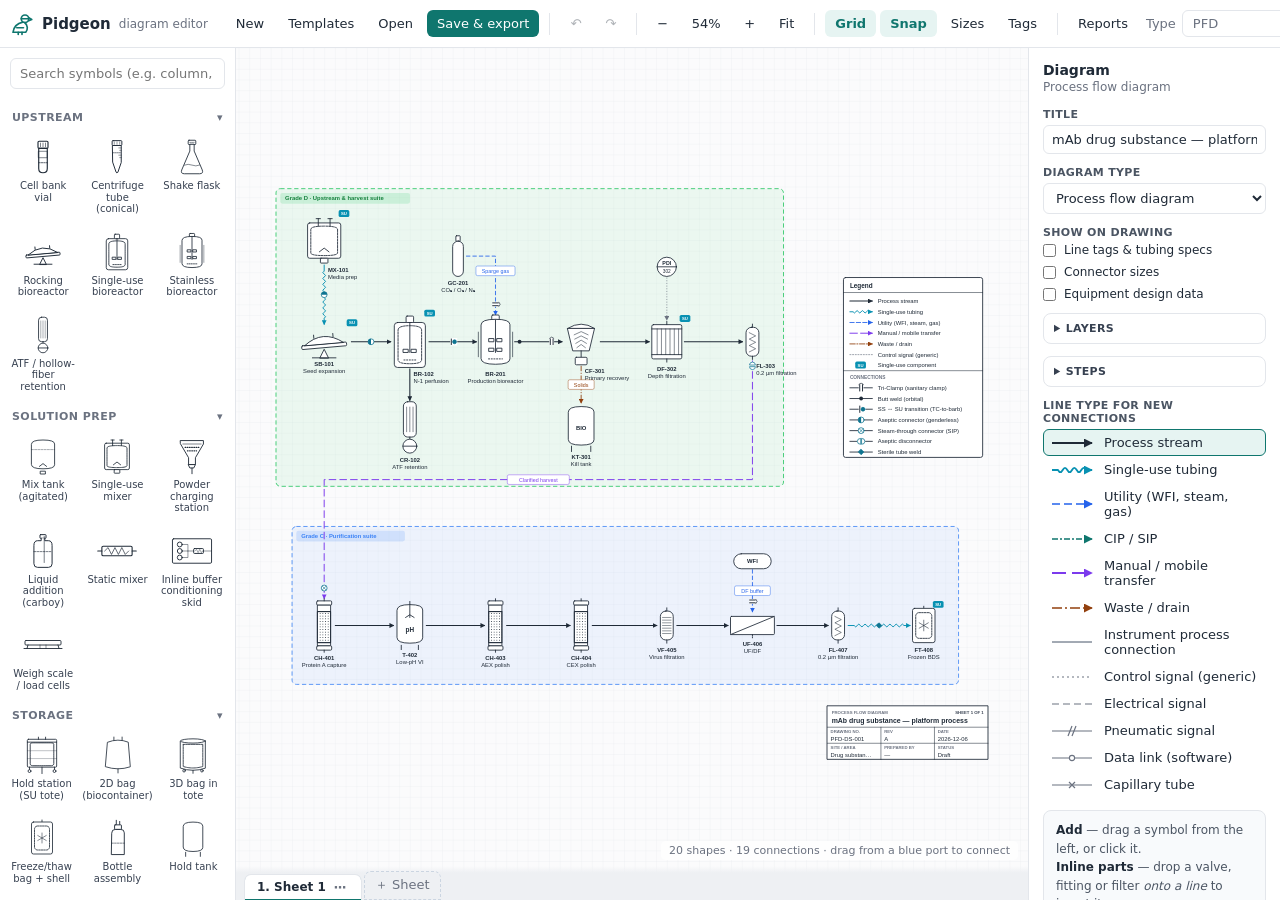
==== app/index.html @ c4b6af58 "Editor logo links to the home page in a new tab Co-Authored-By: Claude Opus 5.5 <noreply@anthropic.c" ====
<!DOCTYPE html>
<html lang="en">
<head>
<meta charset="utf-8">
<meta name="viewport" content="width=device-width, initial-scale=1">
<title>Pidgeon — process diagram editor</title>
<meta name="description" content="Free, open-source editor for pharma PFDs, P&IDs and single-use assembly drawings. Runs in your browser.">
<link rel="icon" href="../assets/pidgeon.svg" type="image/svg+xml">
<style>
:root{--bg:#f4f5f7;--panel:#fff;--line:#e3e6eb;--ink:#1f2a37;--muted:#6b7280;--accent:#0f766e;--accent-soft:#e6f4f2;--sel:#0ea5e9}
*{box-sizing:border-box}
html,body{margin:0;height:100%;font-family:Inter,system-ui,-apple-system,"Segoe UI",sans-serif;color:var(--ink);background:var(--bg);font-size:13px;overflow:hidden}
button,input,select,textarea{font:inherit;color:inherit}
#app{display:grid;grid-template-columns:236px 1fr 252px;grid-template-rows:48px 1fr;height:100vh}
header{grid-column:1/4;display:flex;align-items:center;gap:4px;padding:0 10px;background:var(--panel);border-bottom:1px solid var(--line);min-width:0;overflow-x:auto}
.brand{display:flex;align-items:center;gap:8px;font-weight:700;font-size:15px;margin-right:10px;white-space:nowrap}
a.brand{color:inherit;text-decoration:none;border-radius:6px;padding:2px 4px;margin-left:-4px}a.brand:hover{background:#f0fdfa}a.brand:focus-visible{outline:2px solid var(--accent);outline-offset:2px}
.brand small{font-weight:500;color:var(--muted);font-size:12px}
.btn{border:1px solid transparent;background:transparent;border-radius:6px;padding:5px 9px;cursor:pointer;white-space:nowrap;display:inline-flex;align-items:center;gap:5px}
.btn:hover{background:#eef0f3}
.btn.primary{background:var(--accent);color:#fff}
.btn.primary:hover{background:#0d6660}
.btn.outline{border-color:var(--line);background:#fff}
.btn.on{background:var(--accent-soft);color:var(--accent);font-weight:600}
.btn:disabled{opacity:.35;cursor:default;background:transparent}
.sep{width:1px;height:22px;background:var(--line);margin:0 6px;flex:none}
.spacer{flex:1}
#zoomLbl{min-width:48px;text-align:center;font-variant-numeric:tabular-nums}
header select{border:1px solid var(--line);border-radius:6px;padding:4px 6px;background:#fff}
/* palette */
#palette{background:var(--panel);border-right:1px solid var(--line);display:flex;flex-direction:column;min-height:0}
#palSearch{margin:10px;padding:7px 9px;border:1px solid var(--line);border-radius:6px;outline:none}
#palSearch:focus{border-color:var(--accent)}
#palList{overflow-y:auto;padding:0 8px 16px;flex:1}
.cat{margin-top:6px}
.cat h4{margin:0;padding:6px 4px;font-size:11px;letter-spacing:.04em;text-transform:uppercase;color:var(--muted);cursor:pointer;display:flex;justify-content:space-between;user-select:none}
.cat.closed .grid{display:none}
.cat.closed h4 span:last-child{transform:rotate(-90deg)}
.grid{display:grid;grid-template-columns:repeat(3,1fr);gap:4px}
.pal-item{display:flex;flex-direction:column;align-items:center;gap:3px;padding:6px 2px 5px;border-radius:6px;cursor:grab;border:1px solid transparent;user-select:none;touch-action:none}
.pal-item:hover{background:#f1f5f9;border-color:var(--line)}
.pal-item svg{width:44px;height:40px;pointer-events:none}
.pal-item span{font-size:10px;text-align:center;line-height:1.15;color:#374151}
.ghost{position:fixed;pointer-events:none;z-index:50;transform:translate(-50%,-50%);opacity:.8}
.ghost svg{width:64px;height:58px}
/* stage */
#stage{position:relative;min-width:0;min-height:0;overflow:hidden}
#cv{width:100%;height:100%;display:block;background:#fbfbfc;touch-action:none;user-select:none;-webkit-user-select:none}
#cv.panning{cursor:grabbing}
#cv.space{cursor:grab}
.port{fill:#fff;stroke:var(--sel);stroke-width:1.5;opacity:0;cursor:crosshair}
.port.q{stroke-width:1.2}
.node:hover .port,#cv.connecting .port,.node.sel .port{opacity:1}
.port:hover{fill:var(--sel)}
.node{cursor:move}
.ehit{cursor:pointer}
.handle{fill:#fff;stroke:var(--sel);stroke-width:1.5;cursor:nwse-resize}
.eend{fill:#fff;stroke:var(--sel);stroke-width:1.5;cursor:crosshair}
.layerbar{position:relative}.layerbar+.stepbar{margin-left:6px}
.lbtn{border:1px solid #cbd5e1;background:#fff;border-radius:6px;padding:3px 9px;font-size:12px;cursor:pointer;color:#334155}.lbtn b{color:var(--accent)}
.lpop{position:fixed;min-width:240px;max-height:60vh;overflow:auto;background:#fff;border:1px solid var(--line);border-radius:8px;box-shadow:0 8px 24px rgba(15,23,42,.14);padding:6px;z-index:20;font-weight:500;color:#1f2937}
.lrow{display:flex;align-items:center;gap:7px;padding:5px 6px;border-radius:5px;cursor:pointer}.lrow:hover{background:#f1f5f9}
.lrow i{width:10px;height:10px;border-radius:3px;flex:none}.lrow span{flex:1}
.solo{border:none;background:none;color:var(--muted);font-size:11px;cursor:pointer;padding:0 2px}.solo:hover{color:var(--accent)}
.lfoot{border-top:1px solid var(--line);margin-top:4px;padding-top:6px}.lfoot .btn{width:100%}
.ldot{display:inline-block;width:9px;height:9px;border-radius:3px;margin-right:5px;vertical-align:0}
.stepbar{margin-left:auto;align-self:center;display:flex;align-items:center;gap:4px;padding:0 4px 3px;font-size:12px;color:#5b21b6;font-weight:600;flex:none}
.stepbar select{font-size:12px;padding:3px 6px;border:1px solid #c4b5fd;border-radius:6px;background:#faf5ff;color:#3b0764;max-width:220px}
.sbtn{border:1px solid #c4b5fd;background:#fff;color:#5b21b6;border-radius:6px;width:24px;height:24px;cursor:pointer;font-size:14px;line-height:1}
.sbtn:disabled{opacity:.35;cursor:default}
.chips{display:flex;flex-wrap:wrap;gap:5px}
.chip{border:1px solid var(--line);background:#fff;border-radius:999px;padding:3px 9px;font-size:12px;cursor:pointer;color:#374151}
.chip.on{background:#f3e8ff;border-color:#a78bfa;color:#5b21b6;font-weight:600}
.chip.part{background:repeating-linear-gradient(45deg,#f3e8ff,#f3e8ff 4px,#fff 4px,#fff 8px);border-color:#c4b5fd}
.step-row{display:flex;gap:4px;align-items:center;margin-bottom:5px}.step-row b{width:18px;color:#5b21b6;font-size:12px}.step-row input{flex:1;min-width:0}
.step-row .btn{padding:3px 7px}
#tabs{position:absolute;left:0;right:0;bottom:0;height:34px;display:flex;align-items:flex-end;gap:2px;padding:0 8px;background:linear-gradient(to top,#eef0f3,#eef0f3 80%,transparent);overflow-x:auto;z-index:5}
.tab{display:flex;align-items:center;gap:6px;padding:5px 12px 6px;border:1px solid var(--line);border-bottom:none;border-radius:7px 7px 0 0;background:#e9ecef;cursor:pointer;white-space:nowrap;font-size:12px;color:#4b5563;user-select:none}
.tab:hover{background:#f8fafc}
.tab.on{background:#fff;color:var(--ink);font-weight:600;box-shadow:0 -1px 0 var(--accent) inset}
.tab .tmenu{border:none;background:transparent;cursor:pointer;padding:0 2px;color:var(--muted);font-size:13px;line-height:1}
.tab .tmenu:hover{color:var(--ink)}
.tab-add{border:1px dashed #cbd5e1;background:transparent;border-radius:7px 7px 0 0;padding:4px 10px 5px;cursor:pointer;color:var(--muted);font-size:13px}
.tab-add:hover{color:var(--accent);border-color:var(--accent)}
#status{position:absolute;right:10px;bottom:40px;font-size:11px;color:var(--muted);background:rgba(255,255,255,.85);padding:3px 8px;border-radius:5px;pointer-events:none}
#editor{position:absolute;display:none;z-index:20;width:180px;min-height:28px;padding:4px 6px;border:1.5px solid var(--sel);border-radius:5px;font-size:12px;text-align:center;resize:none;outline:none;box-shadow:0 4px 14px rgba(0,0,0,.12)}
/* props */
#props{background:var(--panel);border-left:1px solid var(--line);overflow-y:auto;padding:14px}
#props h3{margin:0 0 2px;font-size:14px}
#props .sub{color:var(--muted);font-size:12px;margin-bottom:14px}
.field{margin-bottom:12px}
.field label{display:block;font-size:11px;font-weight:600;color:#4b5563;margin-bottom:4px;text-transform:uppercase;letter-spacing:.03em}
.field input,.field select,.field textarea{width:100%;padding:6px 8px;border:1px solid var(--line);border-radius:6px;background:#fff;outline:none}
.field input:focus,.field select:focus,.field textarea:focus{border-color:var(--accent)}
.field textarea{resize:vertical;min-height:52px}
.row2{display:grid;grid-template-columns:1fr 1fr;gap:8px}
.swatches{display:flex;gap:6px;flex-wrap:wrap}
.sw{width:22px;height:22px;border-radius:50%;border:1px solid #cbd5e1;cursor:pointer}
.sw.on{outline:2px solid var(--accent);outline-offset:2px}
.btns{display:flex;flex-wrap:wrap;gap:6px;margin-top:6px}
.btns .btn{border-color:var(--line);background:#fff;font-size:12px;padding:4px 8px}
.btns .btn.danger{color:#b91c1c}
.btns .btn.primary{background:var(--accent);color:#fff;border-color:var(--accent)}
.tips{font-size:12px;color:#4b5563;line-height:1.55;background:#f8fafc;border:1px solid var(--line);border-radius:8px;padding:10px 12px}
.tips b{color:var(--ink)}
kbd{font-family:inherit;font-size:11px;border:1px solid #d1d5db;border-bottom-width:2px;border-radius:4px;padding:0 4px;background:#fff}
.sect{border:1px solid var(--line);border-radius:8px;margin-bottom:12px;background:#fff}
.sect summary{padding:8px 10px;font-size:11px;font-weight:700;text-transform:uppercase;letter-spacing:.03em;color:#374151;cursor:pointer;user-select:none}
.sect[open] summary{border-bottom:1px solid var(--line)}
.sect-b{padding:10px 10px 2px}
.chk,.field .chk{display:flex;align-items:center;gap:8px;margin:0 0 8px;cursor:pointer;font-size:12px;font-weight:500;text-transform:none;letter-spacing:0;color:var(--ink)}
.chk input,.field .chk input{width:auto;margin:0}
.rev-row{display:flex;flex-wrap:wrap;gap:4px;margin-bottom:8px;padding-bottom:8px;border-bottom:1px dashed var(--line)}
.rev-row input,.rev-row textarea{padding:4px 6px;border:1px solid var(--line);border-radius:5px;font-size:12px}
.rev-row textarea{width:100%;resize:vertical}
.rev-row .btn{padding:2px 7px;border:1px solid var(--line)}
.issue{display:flex;gap:8px;align-items:flex-start;padding:7px 8px;border-radius:6px;cursor:pointer;border:1px solid transparent}
.issue:hover{background:#f1f5f9;border-color:var(--line)}
.issue .sev{flex:none;font-size:10px;font-weight:700;padding:1px 6px;border-radius:4px;margin-top:1px}
.sev.err{background:#fee2e2;color:#b91c1c}.sev.warn{background:#fef3c7;color:#92400e}.sev.ok{background:#dcfce7;color:#166534}
.rep-row{display:flex;align-items:center;gap:8px;padding:8px 0;border-bottom:1px solid #f1f5f9}
.rep-row b{flex:1}
.rep-row span{color:var(--muted);font-size:12px;min-width:60px;text-align:right}
.lt-row{display:flex;align-items:center;gap:8px;padding:5px 6px;border-radius:6px;cursor:pointer;border:1px solid transparent}
.lt-row:hover{background:#f1f5f9}
.lt-row.on{border-color:var(--accent);background:var(--accent-soft)}
.lt-row svg{flex:none}
/* modal */
#modalBg{position:fixed;inset:0;background:rgba(15,23,42,.38);display:none;align-items:center;justify-content:center;z-index:100}
#modal{background:#fff;border-radius:12px;width:min(640px,92vw);max-height:86vh;overflow:auto;box-shadow:0 20px 50px rgba(0,0,0,.25)}
#modal .mh{display:flex;align-items:center;justify-content:space-between;padding:14px 18px;border-bottom:1px solid var(--line)}
#modal .mh h2{margin:0;font-size:15px}
#modal .mb{padding:16px 18px}
.tpl-grid{display:grid;grid-template-columns:repeat(2,1fr);gap:10px}
.tpl{border:1px solid var(--line);border-radius:10px;padding:12px;cursor:pointer;text-align:left;background:#fff}
.tpl:hover{border-color:var(--accent);background:var(--accent-soft)}
.tpl b{display:block;margin-bottom:4px}
.tpl span{color:var(--muted);font-size:12px;line-height:1.4}
.exp-sec{border:1px solid var(--line);border-radius:10px;padding:10px 12px;margin-bottom:10px}
.exp-sec>b{display:block;font-size:12px;text-transform:uppercase;letter-spacing:.03em;color:#374151;margin-bottom:6px}
.exp-opts{display:flex;gap:12px;flex-wrap:wrap;margin-bottom:4px}
.exp-opts label{display:flex;flex-direction:column;gap:4px;font-size:11px;font-weight:600;color:#4b5563;flex:1;min-width:180px}
.exp-opts select{padding:6px 8px;border:1px solid var(--line);border-radius:6px;background:#fff;font-weight:400}
.exp-prev{border:1px solid var(--line);border-radius:8px;background:#fff;padding:8px;text-align:center;margin-bottom:12px}
.exp-prev img{max-width:100%;max-height:300px}
.note{font-size:12px;color:var(--muted);margin-top:10px;line-height:1.5}
.toast{position:fixed;bottom:20px;left:50%;transform:translateX(-50%);background:#111827;color:#fff;padding:8px 14px;border-radius:8px;font-size:12px;z-index:200;opacity:0;transition:opacity .2s;pointer-events:none}
.toast.show{opacity:1}
table.keys{border-collapse:collapse;width:100%}
table.keys td{padding:5px 4px;border-bottom:1px solid #f1f5f9;vertical-align:top}
table.keys td:first-child{white-space:nowrap;width:44%}
@media (max-width:900px){#app{grid-template-columns:180px 1fr}#props{display:none}header{grid-column:1/3}}
</style>
</head>
<body>
<div id="app">
  <header>
    <a class="brand" href="https://pidgeon.studio/" target="_blank" rel="noopener" title="Pidgeon home page (opens in a new tab)">
      <svg width="24" height="24" viewBox="0 0 32 32" fill="none" stroke="#0f766e" stroke-width="2.2" stroke-linejoin="round" stroke-linecap="round" aria-hidden="true"><circle cx="20" cy="9" r="5"/><path d="M15 9h10"/><path d="M25 7.5l4 2.5-4 1.5"/><path d="M17 13.5C10 15 5 20 4 27h17c3-3.5 3-9.5-1.5-13"/><path d="M9 21h9"/><path d="M11 27v3M16 27v3"/></svg>
      Pidgeon <small>diagram editor</small>
    </a>
    <button class="btn" id="bNew" title="New diagram">New</button>
    <button class="btn" id="bTpl" title="Start from a template">Templates</button>
    <button class="btn" id="bOpen" title="Open a saved .json diagram">Open</button>
    <button class="btn primary" id="bExport" title="Save / export">Save &amp; export</button>
    <div class="sep"></div>
    <button class="btn" id="bUndo" title="Undo (Ctrl+Z)">↶</button>
    <button class="btn" id="bRedo" title="Redo (Ctrl+Y)">↷</button>
    <div class="sep"></div>
    <button class="btn" id="bZo" title="Zoom out">−</button>
    <span id="zoomLbl">100%</span>
    <button class="btn" id="bZi" title="Zoom in">+</button>
    <button class="btn" id="bFit" title="Fit to screen (F)">Fit</button>
    <div class="sep"></div>
    <button class="btn on" id="bGrid" title="Show grid">Grid</button>
    <button class="btn on" id="bSnap" title="Snap to grid">Snap</button>
    <button class="btn" id="bSizes" title="Show connector sizes on markers">Sizes</button>
    <button class="btn" id="bTags" title="Show line tags and tubing specs">Tags</button>
    <div class="sep"></div>
    <button class="btn" id="bReports" title="Equipment, line, instrument and valve lists, BOM, drawing check">Reports</button>
    <div class="spacer"></div>
    <label style="display:flex;align-items:center;gap:6px;white-space:nowrap;color:var(--muted)">Type
      <select id="modeSel"><option value="pfd">PFD</option><option value="pid">P&amp;ID</option><option value="su">Single Use Flow Diagram</option></select></label>
    <label style="display:flex;align-items:center;gap:6px;white-space:nowrap;color:var(--muted)">New line
      <select id="lineSel"></select></label>
    <button class="btn" id="bHelp" title="Shortcuts">?</button>
  </header>

  <aside id="palette">
    <input id="palSearch" placeholder="Search symbols (e.g. column, lyo)…">
    <div id="palList"></div>
  </aside>

  <main id="stage">
    <svg id="cv" xmlns="http://www.w3.org/2000/svg">
      <defs id="defs"></defs>
      <rect id="gridbg" x="0" y="0" width="100%" height="100%" fill="url(#grid)"/>
      <g id="world"><g id="Lz"></g><g id="Le"></g><g id="Ln"></g><g id="Lo"></g></g>
    </svg>
    <textarea id="editor" rows="1"></textarea>
    <div id="tabs"></div>
    <div id="status"></div>
  </main>

  <aside id="props"></aside>
</div>

<div id="modalBg"><div id="modal"><div class="mh"><h2 id="mTitle"></h2><button class="btn" id="mClose">✕</button></div><div class="mb" id="mBody"></div></div></div>
<input type="file" id="fileIn" accept=".json,application/json" style="display:none">
<div class="toast" id="toast"></div>

<script>
'use strict';
const INK = '#1f2a37';
const FONT = 'Inter, Segoe UI, Helvetica, Arial, sans-serif';
const GRID = 10;
const STORE = 'pidgeon-v1', LEGACY_STORE = 'pharmaflow-pfd-v1';
const REPO_URL = 'https://github.com/MinaryBytes/Pidgeon';
const DIRS = {n:[0,-1], e:[1,0], s:[0,1], w:[-1,0]};
const $ = s => document.querySelector(s);
const esc = s => String(s ?? '').replace(/[&<>"]/g, c => ({'&':'&amp;','<':'&lt;','>':'&gt;','"':'&quot;'}[c]));
const uid = () => Math.random().toString(36).slice(2, 10);
const T = (x, y, s, opt = {}) => `<text x="${x}" y="${y}" font-size="${opt.size || 10}" font-weight="${opt.weight || 600}" text-anchor="${opt.anchor || 'middle'}" fill="${opt.fill || INK}" stroke="none" font-family="${FONT}">${esc(s)}</text>`;

/* ---------- Line (stream) types ---------- */
const LINES = {
  process:  {name:'Process stream',            color:'#1f2a37', w:2,   dash:''},
  sutube:   {name:'Single-use tubing',         color:'#0891b2', w:1.8, dash:'', wavy:true},
  utility:  {name:'Utility (WFI, steam, gas)', color:'#2563eb', w:1.6, dash:'8 4'},
  cip:      {name:'CIP / SIP',                 color:'#0f766e', w:1.6, dash:'6 2 2 2'},
  transfer: {name:'Manual / mobile transfer',  color:'#7c3aed', w:1.8, dash:'14 6'},
  waste:    {name:'Waste / drain',             color:'#92400e', w:1.6, dash:'10 3 2 3'},
  proconn:  {name:'Instrument process connection', color:'#475569', w:1, dash:'', sig:true},
  signal:   {name:'Control signal (generic)',  color:'#6b7280', w:1.2, dash:'2 3', sig:true},
  electric: {name:'Electrical signal',         color:'#6b7280', w:1.2, dash:'7 4', sig:true},
  pneumatic:{name:'Pneumatic signal',          color:'#6b7280', w:1.2, dash:'', sig:true, decor:'pneu'},
  datalink: {name:'Data link (software)',      color:'#6b7280', w:1.2, dash:'', sig:true, decor:'data'},
  capillary:{name:'Capillary tube',            color:'#6b7280', w:1.2, dash:'', sig:true, decor:'cap'}
};
// Repeating marks along ISA-5.1 signal lines
const DECOR = {
  pneu: `<path d="M-4,5 L0,-5 M0,5 L4,-5" stroke-width="1.2"/>`,
  data: `<circle r="2.6" fill="#fff" stroke-width="1.1"/>`,
  cap:  `<path d="M-3,-3 L3,3 M-3,3 L3,-3" stroke-width="1.2"/>`
};
function decorAlong(L, pts) {
  if (!L.decor) return '';
  const len = pathLen(pts); let o = '';
  for (let d = 16; d < len - 12; d += 26) { const [x, y, a] = pointAt(pts, d); o += `<g transform="translate(${x.toFixed(1)},${y.toFixed(1)}) rotate(${(a*180/Math.PI).toFixed(1)})" fill="none" stroke="${L.color}" pointer-events="none">${DECOR[L.decor]}</g>`; }
  return o;
}
/* ---------- Connection indicators (drawn on lines; glyph axis = line direction) ---------- */
const AC = '#0e7490'; // aseptic family colour
const CONNS = {
  // Stainless / hygienic
  tc:     {fam:'ss', name:'Tri-Clamp (sanitary clamp)', svg:`<rect x="-4.5" y="-7" width="9" height="13" fill="#fff" stroke="none"/><path d="M-2.6,-6 V6 M2.6,-6 V6" stroke-width="1.8"/><path d="M-4.5,-6 Q0,-11.5 4.5,-6" stroke-width="1.2"/>`},
  flange: {fam:'ss', name:'Flanged', svg:`<rect x="-4" y="-8" width="8" height="16" fill="#fff" stroke="none"/><path d="M-2.5,-8 V8 M2.5,-8 V8" stroke-width="2.4"/>`},
  weld:   {fam:'ss', name:'Butt weld (orbital)', svg:`<circle r="3.6" fill="${INK}" stroke="none"/>`},
  thread: {fam:'ss', name:'Threaded', svg:`<rect x="-3" y="-7" width="8" height="14" fill="#fff" stroke="none"/><path d="M-1.5,-7 V7" stroke-width="2"/><path d="M1.5,-4 L4.5,-6.5 M1.5,1 L4.5,-1.5 M1.5,6 L4.5,3.5" stroke-width="1"/>`},
  qc:     {fam:'ss', name:'Quick-connect (non-sterile)', svg:`<rect x="-5" y="-6" width="10" height="12" fill="#fff" stroke="none"/><path d="M-4,-5 L1.5,0 L-4,5 M4,-5 V5" stroke-width="1.6"/>`},
  hose:   {fam:'ss', name:'Hose / transfer panel', svg:`<rect x="-6" y="-5" width="12" height="10" fill="#fff" stroke="none"/><path d="M-6,0 Q-3,-5 0,0 T6,0" stroke-width="1.6"/>`},
  sssu:   {fam:'ss', name:'SS ↔ SU transition (TC-to-barb)', svg:`<rect x="-4.5" y="-7" width="13" height="14" fill="#fff" stroke="none"/><path d="M-2.5,-6 V6" stroke-width="1.8"/><circle cx="3.5" cy="0" r="3.6" fill="${AC}" stroke="${AC}"/>`},
  // Aseptic / single-use
  ac:     {fam:'as', name:'Aseptic connector (genderless)', svg:`<circle r="5.5" fill="#fff"/><path d="M0,-5.5 A5.5,5.5 0 0 0 0,5.5 Z" fill="${AC}" stroke="none"/>`},
  stc:    {fam:'as', name:'Steam-through connector (SIP)', svg:`<circle r="5.5" fill="#fff"/><path d="M-3.9,-3.9 L3.9,3.9 M-3.9,3.9 L3.9,-3.9" stroke-width="1.2"/>`},
  adc:    {fam:'as', name:'Aseptic disconnector', svg:`<rect x="-7.5" y="-6" width="15" height="12" fill="#fff" stroke="none"/><path d="M-1.5,-5.5 A5.5,5.5 0 0 0 -1.5,5.5 Z M1.5,-5.5 A5.5,5.5 0 0 1 1.5,5.5 Z" fill="#fff"/>`},
  tweld:  {fam:'as', name:'Sterile tube weld', svg:`<path d="M0,-5 L5,0 L0,5 L-5,0 Z" fill="${AC}"/>`},
  tseal:  {fam:'as', name:'Tube seal (sealed & cut)', svg:`<path d="M0,-5 L5,0 L0,5 L-5,0 Z" fill="#fff"/><path d="M0,-5 V5" stroke-width="1.4"/>`},
  rtp:    {fam:'as', name:'Rapid transfer port (α/β RTP)', svg:`<circle r="6" fill="#fff"/><circle r="2.8" fill="#fff"/>`},
  luer:   {fam:'as', name:'Luer lock', svg:`<path d="M-4,-4.5 L4,0 L-4,4.5 Z" fill="#fff"/>`},
  aqc:    {fam:'as', name:'Aseptic quick-connect (male/female)', svg:`<rect x="-6" y="-5" width="12" height="10" fill="#fff" stroke="none"/><path d="M-5,-4.5 H0 V4.5 H-5" fill="#fff"/><path d="M1.5,-3 L5,0 L1.5,3" stroke-width="1.4"/>`},
  tie:    {fam:'as', name:'Cable tie / barb retention', svg:`<rect x="-1.8" y="-6.5" width="3.6" height="13" rx="1" fill="${AC}" stroke="none"/><rect x="1.8" y="4" width="3" height="3" fill="${AC}" stroke="none"/>`},
  overmold:{fam:'as', name:'Overmolded junction', svg:`<rect x="-5" y="-5" width="10" height="10" rx="3" fill="${AC}" fill-opacity=".35"/>`}
};
function connGlyph(type, x, y, ang) {
  const c = CONNS[type]; if (!c) return '';
  return `<g transform="translate(${x.toFixed(1)},${y.toFixed(1)}) rotate(${(ang * 180 / Math.PI).toFixed(1)})" fill="none" stroke="${c.fam === 'as' ? AC : INK}" stroke-width="1.4" stroke-linejoin="round" pointer-events="none">${c.svg}</g>`;
}
const SIZES = {
  ss: ['½"', '¾"', '1"', '1.5"', '2"', '2.5"', '3"', '4"', '6"'],
  as: ['⅛" HB', '¼" HB', '⅜" HB', '½" HB', '¾" HB', '1" HB', '½" TC', '¾" TC', '1" TC', '1.5" TC'],
  sssu: ['¾" TC × ⅜" HB', '¾" TC × ½" HB', '1.5" TC × ½" HB', '1.5" TC × ¾" HB', '1.5" TC × 1" HB']
};
const sizeList = k => k === 'sssu' ? 'dl-sssu' : CONNS[k]?.fam === 'as' ? 'dl-as' : 'dl-ss';
const sizeDatalists = () => Object.entries(SIZES).map(([k, v]) => `<datalist id="dl-${k}">${v.map(s => `<option value="${esc(s)}">`).join('')}</datalist>`).join('');
// Size tag sits beside the glyph, offset perpendicular to the line
function sizeTag(type, size, x, y, ang) {
  if (!size || !doc.showSizes) return '';
  const nx = Math.sin(ang), ny = -Math.cos(ang), tx = x + nx * 13, ty = y + ny * 13;
  const anchor = Math.abs(nx) < .5 ? 'middle' : nx > 0 ? 'start' : 'end';
  const col = CONNS[type]?.fam === 'as' ? AC : INK;
  return `<text x="${tx.toFixed(1)}" y="${(ty + 3).toFixed(1)}" font-size="9" font-weight="600" text-anchor="${anchor}" fill="${col}" stroke="#fff" stroke-width="3" paint-order="stroke" stroke-linejoin="round" font-family="${FONT}" pointer-events="none">${esc(size)}</text>`;
}
function connOptions(cur) {
  const grp = (fam, label) => `<optgroup label="${label}">` + Object.entries(CONNS).filter(([, c]) => c.fam === fam).map(([k, c]) => `<option value="${k}" ${cur === k ? 'selected' : ''}>${c.name}</option>`).join('') + '</optgroup>';
  return `<option value="">None</option>` + grp('ss', 'Stainless / hygienic') + grp('as', 'Aseptic / single-use');
}

/* ---------- Diagram types ---------- */
const MODES = {
  pfd: {name:'PFD', doc:'Process flow diagram', line:'process',
        cats:[]},
  pid: {name:'P&ID', doc:'Piping & instrumentation diagram', line:'process',
        cats:['Pumps, valves & piping', 'Instruments & control', 'Connections — stainless / hygienic']},
  su:  {name:'Single Use Flow Diagram', doc:'Single Use Flow Diagram', line:'sutube',
        cats:['SU assembly components', 'Single-use systems', 'Storage', 'Connections — aseptic / single-use', 'Connections — stainless / hygienic']}
};
/* ---------- Neutral line-data defaults (edit to match a site standard) ---------- */
const SERVICES = [['PR','Process'],['WFI','Water for injection'],['PW','Purified water'],['CS','Clean steam'],['PS','Plant steam'],['SC','Steam condensate'],['CA','Compressed air'],['N2','Nitrogen'],['O2','Oxygen'],['CO2','Carbon dioxide'],['BUF','Buffer'],['MED','Media'],['CIPS','CIP supply'],['CIPR','CIP return'],['CHWS','Chilled water supply'],['CHWR','Chilled water return'],['GLY','Glycol'],['DR','Drain'],['BW','Bio-waste'],['VNT','Vent']];
const SPECS = [['SS-BPE-SF4','316L SS, ASME BPE, electropolished'],['SS-BPE-SF1','316L SS, ASME BPE, mech. polished'],['SS-UT','304/316 SS utility'],['CS-UT','Carbon steel utility'],['SU-TPE','Single-use TPE tubing'],['SU-SIL','Single-use silicone tubing'],['PVDF','PVDF'],['PP','Polypropylene drain']];
const INSUL = [['','None'],['H','Heat conservation'],['C','Cold / anti-sweat'],['P','Personnel protection'],['ET','Electric trace'],['ST','Steam trace']];
const PIPE_SIZES = ['¼"','⅜"','½"','¾"','1"','1.5"','2"','2.5"','3"','4"','6"'];
const MEAS_VARS = ['pH','DO','dCO₂','Conductivity','UV 280','Turbidity','VCD','Capacitance','Glucose','Lactate','Osmolality','O₂ off-gas','CO₂ off-gas','Foam','Weight','Bubble'];
const TUBE_MAT = ['TPE','Platinum-cured silicone','Braided silicone','Fluoropolymer-lined','PVC'];
const TUBE_ID = ['⅛"','3/16"','¼"','⅜"','½"','⅝"','¾"','1"'];
const TUBE_OD = ['¼"','5/16"','⅜"','7/16"','½"','⅝"','11/16"','¾"','⅞"','1"','1¼"','1⅜"'];
const DEF_SERVICE = {process:'PR', sutube:'PR', utility:'WFI', cip:'CIPS', transfer:'PR', waste:'DR'};
function lineTag(e) {
  if (!e.service && !e.lineNo) return '';
  return [e.size, e.service, e.lineNo, e.spec, e.ins].filter(Boolean).join('-');
}
const TUBE_ABBR = {'Platinum-cured silicone':'Pt-Sil', 'Braided silicone':'Br-Sil', 'Fluoropolymer-lined':'FP', 'PVC':'PVC', 'TPE':'TPE'};
function tubeTag(e) {
  if (!e.tubeMat && !e.tubeId) return '';
  const dims = e.tubeId ? `${e.tubeId.replace(/"$/, '')}${e.tubeOd ? '×' + e.tubeOd : '"'}` : '';
  return [[dims, TUBE_ABBR[e.tubeMat] || e.tubeMat].filter(Boolean).join(' '), e.tubeLen].filter(Boolean).join(' · ');
}
function nextLineNo() { let m = 1000; for (const e of doc.edges) { const v = parseInt(e.lineNo, 10); if (v > m) m = v; } return String(m + 1); }

const GRADES = {A:'#dc2626', B:'#f59e0b', C:'#3b82f6', D:'#22c55e', CNC:'#9ca3af'};
const FILLS = ['#ffffff','#e0f2fe','#dcfce7','#fef9c3','#fee2e2','#ede9fe','#f1f5f9'];

/* ---------- Symbol library ---------- */
const S = (id, cat, name, w, h, svg, o = {}) => ({id, cat, name, w, h, svg, text:'below', label:name, prefix:'', kw:'', ...o});
const vessel = (w, h, t = 6) => `<path d="M${t},${t+10} Q${t},${t} ${w/2},${t} Q${w-t},${t} ${w-t},${t+10} V${h-t-10} Q${w-t},${h-t} ${w/2},${h-t} Q${t},${h-t} ${t},${h-t-10} Z"/>`;

// Depth filter formats (both single-use): flat-plate pods in a holder, or a lenticular capsule of stacked cells
const DF_POD = `<rect x="4" y="8" width="56" height="64" rx="3"/><path d="M4,16 H60 M4,64 H60" fill="none"/><path d="M14,16 V64 M22,16 V64 M30,16 V64 M38,16 V64 M46,16 V64 M54,16 V64" fill="none" stroke-width="1"/><path d="M32,8 V2 M32,72 V78" fill="none"/>`;
const DF_LENS = `<path d="M8,20 Q8,8 32,8 Q56,8 56,20 V60 Q56,72 32,72 Q8,72 8,60 Z"/><path d="M32,15 V65" fill="none" stroke-width=".8" stroke-dasharray="2 1.5"/>` +
  [22, 29.2, 36.4, 43.6, 50.8, 58].map(y => `<ellipse cx="32" cy="${y}" rx="19" ry="3" fill="none" stroke-width="1"/>`).join('') + `<path d="M32,8 V2 M32,72 V78" fill="none"/>`;
const DF_FMT = [['pod','Pod — flat-plate modules in a holder'],['lens','Lenticular capsule — stacked cells']];
const typeName = n => SYM[n.type].name + (n.type === 'depth-filter' ? (n.fmt === 'lens' ? ' — lenticular capsule' : ' — pod') : '');
const SYMBOLS = [
  // Upstream
  S('vial','Upstream','Cell bank vial',24,48,
    `<rect x="5" y="2" width="14" height="10" rx="1.5"/><path d="M8.5,4.5 V9.5 M12,4.5 V9.5 M15.5,4.5 V9.5" fill="none" stroke-width=".8"/><path d="M6,12 H18 V40 Q18,46 12,46 Q6,46 6,40 Z"/><rect x="6" y="16" width="12" height="9" fill="none" stroke-width=".8"/><path d="M6,32 H18" fill="none" stroke-width="1" stroke-dasharray="2 1.5"/>`,
    {prefix:'V', label:'WCB vial', su:true, kw:'cryovial vial cell bank wcb mcb thaw inoculum seed cryopreserved'}),
  S('cent-tube','Upstream','Centrifuge tube (conical)',24,58,
    `<rect x="4" y="2" width="16" height="8" rx="1.5"/><path d="M7.5,4 V8 M12,4 V8 M16.5,4 V8" fill="none" stroke-width=".8"/><path d="M5,10 H19 V38 L13.5,54 Q12,57 10.5,54 L5,38 Z"/><path d="M5,22 H19" fill="none" stroke-width="1" stroke-dasharray="2 1.5"/><path d="M15,14 H19 M16.5,18 H19 M15,26 H19 M16.5,30 H19" fill="none" stroke-width=".8"/>`,
    {prefix:'CT', label:'50 mL tube', su:true, kw:'centrifuge tube conical falcon 15 ml 50 ml sample thaw pellet spin'}),
  S('shake-flask','Upstream','Shake flask',50,66,
    `<rect x="18" y="2" width="14" height="8" rx="1.5"/><path d="M21,6 H29" fill="none" stroke-width="1" stroke-dasharray="2 1.5"/><path d="M21,10 V22 L6,57 Q3.5,64 11,64 H39 Q46.5,64 44,57 L29,22 V10 Z"/><path d="M11,48 Q18,45 25,48 T39,48" fill="none" stroke-width="1"/>`,
    {prefix:'SF', label:'Shake flask', su:true, kw:'shake flask erlenmeyer vented cap seed expansion inoculum train orbital shaker'}),
  S('rocker','Upstream','Rocking bioreactor',100,64,
    `<g transform="rotate(-5 50 40)"><rect x="8" y="36" width="84" height="7" rx="2"/><path d="M14,36 Q50,8 86,36 Z"/><path d="M32,24 v-6 M68,24 v-6" fill="none"/></g><path d="M42,62 L50,46 L58,62 Z"/><path d="M28,62 H72" fill="none"/>`,
    {prefix:'SB', su:true, kw:'wave seed bag rocker inoculum single-use su'}),
  S('sub','Upstream','Single-use bioreactor',70,100,
    `<rect x="6" y="14" width="58" height="84" rx="6"/><path d="M13,28 Q13,20 35,20 Q57,20 57,28 V84 Q57,91 35,91 Q13,91 13,84 Z" fill="none" stroke-dasharray="4 2"/><rect x="28" y="2" width="14" height="12" rx="2"/><path d="M35,14 V70" fill="none"/><rect x="23" y="64" width="9" height="6"/><rect x="38" y="64" width="9" height="6"/><path d="M24,84 h22" fill="none" stroke-dasharray="2 3"/>`,
    {prefix:'BR', label:'SUB', su:true, kw:'sub stirred tank n-1 perfusion fed-batch single-use su'}),
  S('bioreactor','Upstream','Stainless bioreactor',70,100,
    `<rect x="28" y="0" width="14" height="9" rx="2"/>${vessel(70,100,8)}<path d="M3,32 V78 M67,32 V78" fill="none" stroke-width="1.2"/><path d="M35,9 V70" fill="none"/><rect x="23" y="62" width="9" height="6"/><rect x="38" y="62" width="9" height="6"/><rect x="23" y="44" width="9" height="6"/><rect x="38" y="44" width="9" height="6"/><path d="M22,82 h26" fill="none" stroke-dasharray="2 3"/>`,
    {prefix:'BR', label:'Production bioreactor', kw:'stirred tank jacketed fermenter production'}),
  S('atf','Upstream','ATF / hollow-fiber retention',36,100,
    `<rect x="6" y="2" width="24" height="66" rx="8"/><path d="M12,12 V58 M18,12 V58 M24,12 V58" fill="none" stroke-width="1"/><path d="M18,68 V71" fill="none"/><circle cx="18" cy="85" r="13"/><path d="M5,85 H31" fill="none"/>`,
    {prefix:'CR', label:'ATF cell retention', kw:'perfusion tff alternating tangential cell retention device'}),
  // Solution prep (media & buffer)
  S('mix-tank','Solution prep','Mix tank (agitated)',70,92,
    `${vessel(70,84,6)}<rect x="29" y="84" width="12" height="7"/><path d="M26,72 L35,65 L44,72" fill="none"/><path d="M6,30 H64" fill="none" stroke-width="1" stroke-dasharray="5 3"/>`,
    {prefix:'T', label:'Media prep', kw:'mix tank mixing vessel agitated stainless media buffer solution prep preparation magnetic'}),
  S('su-mixer','Solution prep','Single-use mixer',70,92,
    `<rect x="4" y="14" width="62" height="66" rx="4"/><path d="M10,26 Q10,20 35,20 Q60,20 60,26 V70 Q60,75 35,75 Q10,75 10,70 Z" fill="none" stroke-dasharray="4 2"/><path d="M26,68 L35,61 L44,68" fill="none"/><rect x="28" y="80" width="14" height="9" rx="1"/><path d="M24,20 V6 M46,20 V6" fill="none"/><path d="M20,6 h8 M42,6 h8" fill="none"/>`,
    {prefix:'MX', label:'SU mixer', su:true, kw:'single-use mixer solution prep media buffer preparation magnetic levitating su'}),
  S('powder-add','Solution prep','Powder charging station',60,62,
    `<path d="M10,4 H50 V10 L36,34 V46 H24 V34 L10,10 Z"/><path d="M14,10 H46" fill="none" stroke-width="1"/><path d="M18,16 H42 M22,22 H38" fill="none" stroke-width="2" stroke-dasharray="1.2 2.6" stroke-linecap="round"/><path d="M24,46 H36 L33,52 H27 Z"/><path d="M30,52 V62" fill="none"/>`,
    {prefix:'PC', label:'Powder addition', ports:['s'], kw:'powder addition charging hopper bag tip dispense containment split butterfly solution prep media buffer salts'}),
  S('carboy','Solution prep','Liquid addition (carboy)',40,58,
    `<rect x="15" y="2" width="10" height="6" rx="1"/><path d="M17,8 V12 H11 Q5,12 5,20 V50 Q5,56 11,56 H29 Q35,56 35,50 V20 Q35,12 29,12 H23 V8"/><path d="M22,5 V48" fill="none" stroke-width="1"/><path d="M5,30 H35" fill="none" stroke-width="1" stroke-dasharray="3 2"/>`,
    {prefix:'CB', label:'Acid / base', kw:'carboy liquid addition acid base titrant concentrate additive feed bottle solution prep'}),
  S('static-mixer','Solution prep','Static mixer',56,20,
    `<rect x="6" y="3" width="44" height="14" rx="2"/><path d="M10,10 L15,5 L20,15 L25,5 L30,15 L35,5 L40,15 L45,10" fill="none" stroke-width="1"/><path d="M0,10 H6 M50,10 H56" fill="none"/>`,
    {prefix:'SM', label:'', inline:'h', ports:['w','e'], kw:'static mixer inline blending helical solution prep dilution'}),
  S('ibc-skid','Solution prep','Inline buffer conditioning skid',100,64,
    `<rect x="2" y="2" width="96" height="60" rx="3"/><circle cx="20" cy="16" r="6"/><circle cx="20" cy="32" r="6"/><circle cx="20" cy="48" r="6"/><path d="M26,16 H40 V32 M26,32 H54 M26,48 H40 V32" fill="none" stroke-width="1.2"/><rect x="54" y="26" width="24" height="12" rx="2"/><path d="M57,32 L61,28 L65,36 L69,28 L73,36 L76,32" fill="none" stroke-width="1"/><path d="M78,32 H98" fill="none" stroke-width="1.2"/>`,
    {prefix:'IC', label:'Inline conditioning', ports:['w1','w','w2','e'], kw:'inline buffer conditioning dilution concentrate ilc ibc skid blending solution prep buffer'}),
  S('scale','Solution prep','Weigh scale / load cells',80,22,
    `<rect x="4" y="2" width="72" height="9" rx="2"/><path d="M10,11 L8,18 M70,11 L72,18 M2,18 H78" fill="none"/><path d="M34,11 V18 M46,11 V18" fill="none" stroke-width="1"/>`,
    {prefix:'WE', label:'', ports:['e'], kw:'scale weigh load cell gravimetric balance platform solution prep'}),
  // Storage
  S('hold-station','Storage','Hold station (SU tote)',90,104,
    `<rect x="4" y="8" width="82" height="78" rx="3"/><path d="M4,16 H86" fill="none"/><path d="M4,40 H86 M4,62 H86" fill="none" stroke-width=".8"/><path d="M12,22 Q12,18 20,18 H70 Q78,18 78,22 V76 Q78,82 70,82 H20 Q12,82 12,76 Z" fill="none" stroke-dasharray="4 2"/><path d="M35,8 V2 M55,8 V2" fill="none"/><path d="M45,86 V104" fill="none"/><path d="M10,86 V93 M80,86 V93" fill="none"/><circle cx="10" cy="97" r="4"/><circle cx="80" cy="97" r="4"/>`,
    {prefix:'HS', label:'Hold station', su:true, kw:'hold station tote large volume single-use bag storage buffer media hold 500 1000 2000 3000 l pallet tank su'}),
  // Single-use systems
  S('bag','Storage','2D bag (biocontainer)',56,70,
    `<path d="M8,10 Q28,2 48,10 L52,58 Q28,66 4,58 Z"/><path d="M20,6 V0 M36,6 V0 M28,62 V70" fill="none"/>`,
    {prefix:'BG', label:'Bag', su:true, kw:'biocontainer 2d bag pillow storage buffer single-use su'}),
  S('su-tote','Storage','3D bag in tote',70,86,
    `<path d="M6,10 H64 V74 Q35,84 6,74 Z"/><ellipse cx="35" cy="10" rx="29" ry="5"/><path d="M12,18 H58 V70 Q35,77 12,70 Z" fill="none" stroke-dasharray="4 2"/><path d="M35,79 V86" fill="none"/><circle cx="14" cy="80" r="3"/><circle cx="56" cy="80" r="3"/>`,
    {prefix:'BG', label:'Bag-in-tote', su:true, kw:'3d bag tote bin drum container storage hold single-use su'}),
  S('manifold','Single-use systems','Bag / tubing manifold',90,60,
    `<path d="M2,8 H88" fill="none" stroke-width="2"/><path d="M20,8 V20 M45,8 V20 M70,8 V20" fill="none"/>` +
    [20,45,70].map(c => `<path d="M${c-8},20 H${c+8} L${c+10},50 Q${c},56 ${c-10},50 Z"/>`).join(''),
    {prefix:'MF', label:'Manifold', su:true, kw:'bag manifold tubing assembly distribution aliquot single-use su'}),
  S('freeze-bag','Storage','Freeze/thaw bag + shell',50,72,
    `<path d="M25,4 V0" fill="none"/><rect x="4" y="4" width="42" height="64" rx="4"/><rect x="10" y="12" width="30" height="48" rx="6" fill="none" stroke-dasharray="3 2"/><path d="M25,26 V46 M16.5,31 L33.5,41 M16.5,41 L33.5,31" fill="none" stroke-width="1.1"/>`,
    {prefix:'FT', label:'Frozen BDS', su:true, kw:'freeze thaw bag shell cryo frozen bds celsius single-use su'}),
  S('bottle','Storage','Bottle assembly',34,62,
    `<path d="M14,8 V0 M20,8 V2" fill="none"/><rect x="11" y="8" width="12" height="8" rx="1"/><path d="M6,22 Q6,16 12,16 H22 Q28,16 28,22 V60 H6 Z"/><path d="M6,40 H28" fill="none" stroke-width="1" stroke-dasharray="3 2"/>`,
    {prefix:'BT', label:'Bottle', su:true, kw:'bottle assembly media bds storage sampling addition petg single-use su'}),
  S('su-pump','Single-use systems','SU diaphragm pump',50,50,
    `<circle cx="25" cy="25" r="21"/><path d="M9,27 Q25,12 41,27" fill="none"/><path d="M14,34 H36" fill="none"/><path d="M30,30 L36,34 L30,38" fill="none"/>`,
    {prefix:'P', label:'SU pump', su:true, kw:'quaternary diaphragm pump single-use pump head levitronix su'}),
  S('su-sensor','Single-use systems','SU inline sensor',40,40,
    `<path d="M20,3 V0" fill="none"/><rect x="14" y="3" width="12" height="10" rx="2"/><rect x="2" y="13" width="36" height="14" rx="4"/><path d="M8,20 H32" fill="none" stroke-width=".9" stroke-dasharray="2 2"/>`,
    {prefix:'SE', label:'pH / UV / P', su:true, inline:'h', ports:['w','e','n'], kw:'single-use sensor flow cell pressure ph conductivity uv inline su'}),
  S('su-column','Single-use systems','Pre-packed column',40,100,
    `<path d="M20,4 V0 M20,96 V100" fill="none"/><rect x="5" y="4" width="30" height="92" rx="9"/><rect x="10" y="18" width="20" height="64" fill="url(#bed)"/><path d="M10,18 H30 M10,82 H30" fill="none"/>`,
    {prefix:'CH', label:'Pre-packed column', su:true, kw:'pre-packed single-use chromatography column membrane adsorber su'}),
  S('su-tff','Single-use systems','SU TFF assembly',90,56,
    `<rect x="2" y="6" width="86" height="42" rx="4"/><rect x="10" y="13" width="70" height="28"/><path d="M10,41 L80,13" fill="none"/><path d="M45,48 V56" fill="none" stroke-dasharray="2 2"/>`,
    {prefix:'UF', label:'SU UF/DF', su:true, kw:'single-use tff cassette ultrafiltration diafiltration flowpath su'}),
  S('su-centrifuge','Single-use systems','SU centrifuge',60,80,
    `<path d="M8,14 H52 L44,52 H16 Z"/><path d="M14,20 H46 L40,47 H20 Z" fill="none" stroke-dasharray="3 2"/><path d="M30,52 V62" fill="none"/><rect x="20" y="62" width="20" height="14" rx="2"/>`,
    {prefix:'CF', label:'SU centrifuge', su:true, kw:'single-use centrifuge ksep harvest su'}),
  S('aseptic-conn','Single-use systems','Aseptic connector',40,24,
    `<rect x="2" y="6" width="17" height="12" rx="2"/><rect x="21" y="6" width="17" height="12" rx="2"/><path d="M20,2 V22" fill="none" stroke-width="2"/>`,
    {label:'', su:true, inline:'h', ports:['w','e'], cls:'part', kw:'aseptic sterile connector kleenpak aseptiquik genderless su'}),
  S('aseptic-disc','Single-use systems','Aseptic disconnector',40,24,
    `<rect x="2" y="6" width="14" height="12" rx="2"/><rect x="24" y="6" width="14" height="12" rx="2"/><path d="M16,12 H24" fill="none" stroke-dasharray="2 2"/><path d="M18,4 L16,1 M22,4 L24,1 M18,20 L16,23 M22,20 L24,23" fill="none" stroke-width="1"/>`,
    {label:'', su:true, inline:'h', ports:['w','e'], cls:'part', kw:'aseptic disconnector disconnect su'}),
  S('tube-weld','Single-use systems','Tube welder / sealer',50,30,
    `<path d="M0,15 H16 M34,15 H50" fill="none"/><rect x="16" y="4" width="18" height="22" rx="2"/><path d="M27,8 L22,15 H28 L23,22" fill="none" stroke-width="1.2"/>`,
    {label:'Sterile weld', inline:'h', ports:['w','e'], kw:'tube welder sealer sterile weld thermoplastic su'}),
  S('pinch-clamp','Single-use systems','Pinch clamp',36,26,
    `<path d="M0,13 H36" fill="none"/><path d="M12,3 L18,10 L24,3 Z M12,23 L18,16 L24,23 Z"/>`,
    {label:'', inline:'h', ports:['w','e'], cls:'part', kw:'pinch clamp tubing clamp valve su'}),

  // Single-use assembly components (component flow diagrams)
  S('su-tee','SU assembly components','Tee fitting',30,30,
    `<path d="M0,11 H30 V19 H19 V30 H11 V19 H0 Z"/>`,
    {label:'', inline:'h', ports:['w','e','s'], cls:'part', kw:'tee t fitting barb branch su'}),
  S('su-y','SU assembly components','Y fitting',34,30,
    `<path d="M0,11 H12 L29,4 H34 V11 H30 L19,15 L30,19 H34 V26 H29 L12,19 H0 Z"/>`,
    {label:'', inline:'h', ports:['w','e1','e2'], flow:['w','e1'], cls:'part', kw:'y wye fitting barb split su'}),
  S('su-cross','SU assembly components','Cross fitting',30,30,
    `<path d="M11,0 H19 V11 H30 V19 H19 V30 H11 V19 H0 V11 H11 Z"/>`,
    {label:'', inline:'h', ports:['w','e','n','s'], cls:'part', kw:'cross 4-way fitting barb su'}),
  S('su-elbow','SU assembly components','Elbow fitting',24,24,
    `<path d="M0,8 H12 Q16,8 16,12 V24 H8 V16 H0 Z"/>`,
    {label:'', ports:['w','s'], cls:'part', kw:'elbow 90 fitting barb su'}),
  S('su-reducer','SU assembly components','Reducing connector',32,20,
    `<path d="M0,6 H12 L20,3 H32 V17 H20 L12,14 H0 Z"/>`,
    {label:'', inline:'h', ports:['w','e'], cls:'part', kw:'reducer reducing barb connector step su'}),
  S('su-coupler','SU assembly components','Straight barb connector',30,16,
    `<rect x="2" y="4" width="26" height="8" rx="1"/><path d="M8,4 V12 M22,4 V12" fill="none" stroke-width="1"/>`,
    {label:'', inline:'h', ports:['w','e'], cls:'part', kw:'straight coupler union barb connector su'}),
  S('su-endcap','SU assembly components','End cap / plug',24,18,
    `<path d="M0,9 H7" fill="none"/><rect x="7" y="3" width="15" height="12" rx="3"/>`,
    {label:'', ports:['w'], cls:'part', kw:'end cap plug closure tube end su'}),
  S('su-nfv','SU assembly components','Needle-free port',26,32,
    `<path d="M13,32 V24" fill="none"/><rect x="8" y="12" width="10" height="12" rx="1"/><rect x="6" y="3" width="14" height="9" rx="2"/><path d="M10,7.5 H16" fill="none" stroke-width="1"/>`,
    {label:'', ports:['s'], cls:'part', kw:'needle-free valve swabable luer activated port sampling su'}),
  S('su-septum','SU assembly components','Sampling septum',24,28,
    `<path d="M12,28 V20" fill="none"/><path d="M4,20 V10 Q4,4 12,4 Q20,4 20,10 V20 Z"/><path d="M7,10 H17" fill="none" stroke-width="1" stroke-dasharray="2 1.5"/>`,
    {label:'', ports:['s'], cls:'part', kw:'septum sampling port injection su'}),
  S('su-check','SU assembly components','SU check valve',36,20,
    `<rect x="4" y="3" width="28" height="14" rx="7"/><path d="M11,10 H24 M20,6 L24,10 L20,14" fill="none"/>`,
    {label:'', inline:'h', ports:['w','e'], cls:'part', kw:'single-use check valve non-return su'}),
  S('su-ventfilter','SU assembly components','Vent / gas filter',30,30,
    `<circle cx="15" cy="15" r="11"/><path d="M15,4 V26" fill="none" stroke-dasharray="2 1.5"/><path d="M0,15 H4 M26,15 H30" fill="none"/>`,
    {label:'0.2 µm vent', inline:'h', ports:['w','e'], cls:'part', kw:'vent filter gas filter air filter disc hydrophobic su'}),
  S('sample-bag','SU assembly components','Sample bag',30,40,
    `<path d="M15,0 V6" fill="none"/><path d="M5,8 Q15,4 25,8 L27,34 Q15,39 3,34 Z"/>`,
    {label:'', ports:['n'], cls:'part', kw:'sample bag pouch sampling su'}),
  S('su-flowmeter','SU assembly components','Clamp-on flow meter',40,26,
    `<rect x="4" y="3" width="32" height="20" rx="3"/><path d="M12,9 Q16,6 20,9 T28,9 M12,17 Q16,14 20,17 T28,17" fill="none" stroke-width="1"/>`,
    {prefix:'FE', label:'', inline:'h', ports:['w','e'], kw:'ultrasonic clamp-on flow meter single-use su'}),
  S('tube-label','SU assembly components','Tube label / ID tag',40,22,
    `<rect x="2" y="2" width="36" height="18" rx="2"/><path d="M8,8 H32 M8,14 H24" fill="none" stroke-width="1"/>`,
    {label:'', ports:['w'], cls:'part', kw:'label tag identification flag su'}),

  // Harvest & clarification
  S('centrifuge','Harvest & clarification','Disc-stack centrifuge',70,90,
    `<path d="M10,20 Q35,4 60,20 Z"/><path d="M10,20 H60 L50,62 H20 Z"/><path d="M22,32 L35,26 L48,32 M23,40 L35,34 L47,40 M25,48 L35,42 L45,48 M27,56 L35,50 L43,56" fill="none" stroke-width="1"/><path d="M35,62 V74" fill="none"/><rect x="24" y="74" width="22" height="14" rx="2"/>`,
    {prefix:'CF', label:'Centrifuge', kw:'harvest separator disc stack'}),
  S('depth-filter','Harvest & clarification','Depth filter',64,80,
    `<rect x="4" y="8" width="56" height="64" rx="3"/><path d="M4,16 H60 M4,64 H60" fill="none"/><path d="M14,16 V64 M22,16 V64 M30,16 V64 M38,16 V64 M46,16 V64 M54,16 V64" fill="none" stroke-width="1"/><path d="M32,8 V2 M32,72 V78" fill="none"/>`,
    {prefix:'DF', label:'Depth filtration', su:true, kw:'clarification pod depth filter lenticular capsule stack millistak zeta plus clarisolve stax',
     draw:n => n.fmt === 'lens' ? DF_LENS : DF_POD}),
  S('filter','Harvest & clarification','Sterile filter (0.2 µm)',36,70,
    `<rect x="6" y="8" width="24" height="54" rx="10"/><path d="M12,18 L24,24 L12,30 L24,36 L12,42 L24,48 L12,54" fill="none" stroke-width="1"/><path d="M18,8 V2 M18,62 V68" fill="none"/>`,
    {prefix:'FL', label:'0.2 µm filter', inline:'v', kw:'sterile filter capsule bioburden 0.2 micron 0.22'}),
  S('hx','Harvest & clarification','Heat exchanger',56,56,
    `<circle cx="28" cy="28" r="24"/><path d="M4,28 H14 L20,16 L28,40 L36,16 L42,28 H52" fill="none"/>`,
    {prefix:'HX', label:'Heat exchanger', kw:'chiller cooler heat exchanger'}),

  // Purification
  S('column','Purification','Chromatography column',40,100,
    `<rect x="6" y="4" width="28" height="8" rx="2"/><rect x="8" y="12" width="24" height="76"/><rect x="8" y="24" width="24" height="58" fill="url(#bed)"/><path d="M8,24 H32 M8,82 H32" fill="none"/><rect x="6" y="88" width="28" height="8" rx="2"/><path d="M20,4 V0 M20,96 V100" fill="none"/>`,
    {prefix:'CH', label:'Chromatography', kw:'protein a aex cex hic capture polish resin column'}),
  S('vi-tank','Purification','Viral inactivation tank',60,90,
    `${vessel(60,84,6)}<path d="M14,82 V90 M46,82 V90" fill="none"/><path d="M30,0 V30" fill="none"/><path d="M22,30 L30,25 L38,30" fill="none"/>${T(30,58,'pH',{size:12})}`,
    {prefix:'T', label:'Low-pH VI', kw:'viral inactivation low ph hold detergent'}),
  S('virus-filter','Purification','Virus filter',36,70,
    `<rect x="6" y="8" width="24" height="54" rx="10"/><path d="M10,20 H26 M10,25 H26 M10,30 H26 M10,35 H26 M10,40 H26 M10,45 H26 M10,50 H26" fill="none" stroke-width=".9"/><path d="M18,8 V2 M18,62 V68" fill="none"/>`,
    {prefix:'VF', label:'Virus filtration', inline:'v', kw:'nanofiltration virus removal planova viresolve'}),
  S('tff','Purification','UF/DF (TFF)',90,50,
    `<rect x="4" y="8" width="82" height="34" rx="2"/><path d="M4,42 L86,8" fill="none"/><path d="M45,42 V50" fill="none" stroke-dasharray="2 2"/>`,
    {prefix:'UF', label:'UF/DF', kw:'tangential flow ultrafiltration diafiltration concentration'}),
  S('tank','Storage','Hold tank',60,90,
    `${vessel(60,84,6)}<path d="M12,80 V90 M48,80 V90" fill="none"/>`,
    {prefix:'T', label:'Hold tank', kw:'vessel pool hold tank stainless'}),

  // Fill-finish
  S('filler','Fill–finish','Vial filler',90,70,
    `<rect x="10" y="4" width="70" height="10" rx="2"/><path d="M22,14 V32 M38,14 V32 M54,14 V32 M70,14 V32" fill="none"/><path d="M17,62 V44 h3 v-4 h4 v4 h3 V62 Z M33,62 V44 h3 v-4 h4 v4 h3 V62 Z M49,62 V44 h3 v-4 h4 v4 h3 V62 Z M65,62 V44 h3 v-4 h4 v4 h3 V62 Z"/><path d="M4,65 H86" fill="none" stroke-width="2"/>`,
    {prefix:'FM', label:'Filling', kw:'vial syringe filler aseptic fill'}),
  S('isolator','Fill–finish','Isolator / RABS',110,80,
    `<rect x="20" y="0" width="70" height="7"/><path d="M26,3.5 h58" fill="none" stroke-width=".8" stroke-dasharray="2 2"/><rect x="4" y="7" width="102" height="62" rx="6"/><circle cx="30" cy="40" r="9"/><circle cx="55" cy="40" r="9"/><circle cx="80" cy="40" r="9"/><path d="M14,69 V79 M96,69 V79" fill="none"/>`,
    {prefix:'IS', label:'Isolator', kw:'rabs isolator grade a glovebox aseptic barrier'}),
  S('lyo','Fill–finish','Lyophilizer',100,80,
    `<rect x="4" y="6" width="60" height="68" rx="4"/><path d="M10,22 H58 M10,38 H58 M10,54 H58" fill="none"/><path d="M64,40 H72" fill="none"/><rect x="72" y="18" width="24" height="44" rx="10"/><path d="M78,28 h12 M78,36 h12 M78,44 h12 M78,52 h12" fill="none" stroke-width="1"/>`,
    {prefix:'LY', label:'Lyophilizer', kw:'freeze dryer lyo'}),
  S('capper','Fill–finish','Capper / crimper',60,70,
    `<path d="M16,4 H44 V16 H16 Z"/><path d="M30,16 V20" fill="none"/><rect x="23" y="22" width="14" height="8"/><path d="M20,30 V64 H40 V30 Z"/>`,
    {prefix:'CP', label:'Capping', kw:'crimp cap seal stopper'}),
  S('inspection','Fill–finish','Visual inspection',70,50,
    `<path d="M4,25 Q35,-2 66,25 Q35,52 4,25 Z"/><circle cx="35" cy="25" r="9"/><circle cx="35" cy="25" r="3" fill="${INK}"/>`,
    {prefix:'IN', label:'Inspection', kw:'aqi visual inspection camera'}),
  S('packaging','Fill–finish','Labeling & packaging',70,62,
    `<path d="M6,20 L35,8 L64,20 V50 L35,60 L6,50 Z"/><path d="M6,20 L35,32 L64,20 M35,32 V60" fill="none"/>`,
    {prefix:'PK', label:'Packaging', kw:'label carton secondary packaging serialization'}),

  // Oral solid dose
  S('dispense','Oral solid dose','Dispensing booth',70,70,
    `<path d="M15,2 V16 M35,2 V16 M55,2 V16" fill="none" stroke-dasharray="3 2"/><path d="M11,12 L15,17 L19,12 M31,12 L35,17 L39,12 M51,12 L55,17 L59,12" fill="none"/><rect x="26" y="26" width="18" height="18" rx="2"/><path d="M18,50 V44 H52 V50" fill="none"/><rect x="8" y="50" width="54" height="10" rx="2"/>`,
    {prefix:'DB', label:'Dispensing', kw:'weigh dispense downflow booth raw material'}),
  S('hsg','Oral solid dose','High-shear granulator',80,70,
    `<path d="M6,14 H74 L64,60 H16 Z"/><path d="M40,48 V68" fill="none"/><path d="M20,54 L40,48 L60,54" fill="none"/><circle cx="70" cy="34" r="6"/><path d="M40,14 V4" fill="none"/>`,
    {prefix:'GR', label:'Granulation', kw:'high shear granulator wet granulation'}),
  S('fbd','Oral solid dose','Fluid bed dryer',60,100,
    `<rect x="8" y="4" width="44" height="34" rx="4"/><path d="M18,10 V32 M30,10 V32 M42,10 V32" fill="none" stroke-dasharray="2 2"/><path d="M8,38 H52 L40,78 H20 Z"/><rect x="18" y="78" width="24" height="16" rx="2"/><path d="M30,92 V82 M27,85 L30,82 L33,85" fill="none"/>`,
    {prefix:'FBD', label:'Fluid bed drying', kw:'fbd dryer fluid bed granulator'}),
  S('mill','Oral solid dose','Cone mill',60,70,
    `<path d="M6,6 H54 L34,52 H26 Z"/><path d="M14,14 H46 L32,46 H28 Z" fill="none" stroke-dasharray="2 2"/><rect x="24" y="52" width="12" height="14"/>`,
    {prefix:'ML', label:'Milling', kw:'comil cone mill sizing screen'}),
  S('blender','Oral solid dose','Bin blender',80,80,
    `<path d="M4,40 H76" fill="none" stroke-dasharray="6 3"/><path d="M4,40 V78 M76,40 V78" fill="none"/><g transform="rotate(20 40 40)"><rect x="20" y="16" width="40" height="40" rx="3"/><path d="M28,56 L36,66 H44 L52,56" fill="none"/></g>`,
    {prefix:'BL', label:'Blending', kw:'ibc bin v blender tumble'}),
  S('tablet-press','Oral solid dose','Tablet press',80,70,
    `<path d="M16,10 V30 M28,8 V28 M40,8 V26 M52,8 V28 M64,10 V30" fill="none"/><ellipse cx="40" cy="36" rx="32" ry="10"/><path d="M16,42 V58 M28,44 V60 M40,46 V62 M52,44 V60 M64,42 V58" fill="none"/><rect x="10" y="62" width="60" height="6" rx="2"/>`,
    {prefix:'TP', label:'Compression', kw:'tablet press rotary compression'}),
  S('coater','Oral solid dose','Pan coater',70,70,
    `<circle cx="35" cy="40" r="26"/><circle cx="35" cy="40" r="20" fill="none" stroke-dasharray="1 4"/><path d="M35,2 V22" fill="none"/><path d="M35,22 L27,34 M35,22 L43,34 M35,22 V36" fill="none" stroke-dasharray="2 2" stroke-width="1"/>`,
    {prefix:'CT', label:'Coating', kw:'pan coater film coating drum'}),
  S('encapsulator','Oral solid dose','Encapsulator',70,50,
    `<rect x="8" y="12" width="54" height="26" rx="13"/><path d="M35,12 V38" fill="none"/><path d="M35,12 H49 A13,13 0 0 1 49,38 H35 Z" fill="#e5e7eb"/>`,
    {prefix:'EN', label:'Encapsulation', kw:'capsule filling encapsulator'}),
  S('blister','Oral solid dose','Blister packer',80,50,
    `<rect x="4" y="8" width="72" height="34" rx="3"/><rect x="12" y="14" width="10" height="9" rx="4"/><rect x="28" y="14" width="10" height="9" rx="4"/><rect x="44" y="14" width="10" height="9" rx="4"/><rect x="60" y="14" width="10" height="9" rx="4"/><rect x="12" y="28" width="10" height="9" rx="4"/><rect x="28" y="28" width="10" height="9" rx="4"/><rect x="44" y="28" width="10" height="9" rx="4"/><rect x="60" y="28" width="10" height="9" rx="4"/>`,
    {prefix:'BP', label:'Blister packing', kw:'blister thermoform primary pack'}),

  // Pumps, valves & piping (bowtie bodies are centred on h/2 so lines meet them square)
  S('pump','Pumps, valves & piping','Centrifugal pump',50,50,
    `<circle cx="25" cy="27" r="19"/><path d="M25,8 H46 V18 H40" fill="none"/><path d="M12,49 L16,42 M38,49 L34,42 M8,49 H42" fill="none"/>`,
    {prefix:'P', label:'Pump', kw:'centrifugal pump transfer'}),
  S('peri-pump','Pumps, valves & piping','Peristaltic pump',50,50,
    `<circle cx="25" cy="25" r="21"/><circle cx="25" cy="25" r="4"/><circle cx="25" cy="12" r="4"/><circle cx="36.3" cy="31.5" r="4"/><circle cx="13.7" cy="31.5" r="4"/>`,
    {prefix:'P', label:'Peristaltic pump', kw:'peristaltic quaternary diaphragm pump single-use'}),
  S('valve','Pumps, valves & piping','Diaphragm valve',40,40,
    `<path d="M20,20 V10" fill="none"/><path d="M12,10 A8,8 0 0 1 28,10 Z"/><path d="M2,12 L38,28 L38,12 L2,28 Z"/>`,
    {prefix:'V', label:'', inline:'h', ports:['w','e'], cls:'valve', kw:'valve diaphragm isolation hygienic'}),
  S('zs-valve','Pumps, valves & piping','Zero-static (U-bend) valve',40,40,
    `<path d="M20,20 V10" fill="none"/><path d="M12,10 A8,8 0 0 1 28,10 Z"/><path d="M2,12 L38,28 L38,12 L2,28 Z"/><path d="M20,24 V40" fill="none" stroke-width="2"/><path d="M15,34 H25" fill="none"/>`,
    {prefix:'V', label:'', inline:'h', ports:['w','e','s'], cls:'valve', kw:'zero static zero dead leg u-bend block valve point of use'}),
  S('ball-valve','Pumps, valves & piping','Ball valve',40,24,
    `<path d="M2,4 L38,20 L38,4 L2,20 Z"/><circle cx="20" cy="12" r="4.5" fill="${INK}"/>`,
    {prefix:'V', label:'', inline:'h', ports:['w','e'], cls:'valve', kw:'ball valve utility'}),
  S('butterfly','Pumps, valves & piping','Butterfly valve',40,24,
    `<path d="M3,2 V22 M37,2 V22" fill="none"/><path d="M3,12 H37" fill="none" stroke-width="1"/><path d="M14,21 L26,3" fill="none" stroke-width="2"/><circle cx="20" cy="12" r="2.5" fill="${INK}"/>`,
    {prefix:'V', label:'', inline:'h', ports:['w','e'], cls:'valve', kw:'butterfly valve utility hvac'}),
  S('check-valve','Pumps, valves & piping','Check valve',40,30,
    `<path d="M2,6 L38,24 L38,6 L2,24 Z"/><path d="M20,15 L38,6" fill="none" stroke-width="2.2"/>`,
    {prefix:'V', label:'', inline:'h', ports:['w','e'], cls:'valve', kw:'check non-return valve'}),
  S('three-way','Pumps, valves & piping','3-way valve',40,40,
    `<path d="M2,12 L20,20 L2,28 Z M38,12 L20,20 L38,28 Z M12,38 L20,20 L28,38 Z"/>`,
    {prefix:'V', label:'', inline:'h', ports:['w','e','s'], cls:'valve', kw:'three way diverting valve'}),
  S('psv','Pumps, valves & piping','Relief valve (PSV)',40,48,
    `<path d="M14,48 L20,24 L26,48 Z"/><path d="M40,18 L20,24 L40,30 Z"/><path d="M20,24 V20 L14,17 L26,13 L14,9 L26,5 L20,2" fill="none" stroke-width="1.2"/>`,
    {prefix:'PSV', label:'', ports:['s','e'], cls:'valve', kw:'pressure safety relief valve psv prv'}),
  S('rupture','Pumps, valves & piping','Rupture disc',30,30,
    `<path d="M15,0 V9 M15,21 V30" fill="none"/><path d="M5,9 H25 M5,21 H25" fill="none"/><path d="M7,17 Q15,7 23,17" fill="none" stroke-width="1.8"/>`,
    {prefix:'RD', label:'', inline:'v', ports:['n','s'], cls:'valve', kw:'rupture disc burst disk'}),
  S('steam-trap','Pumps, valves & piping','Steam trap',36,36,
    `<circle cx="18" cy="18" r="13"/>${T(18,22.5,'T',{size:12,weight:700})}`,
    {prefix:'ST', label:'', inline:'h', ports:['w','e'], cls:'valve', kw:'steam trap condensate thermodynamic'}),
  S('strainer','Pumps, valves & piping','Y-strainer',40,34,
    `<rect x="3" y="11" width="34" height="12" rx="2"/><path d="M14,23 L24,33 L31,26 L22,17" /><path d="M17,25 L26,30" fill="none" stroke-width="1" stroke-dasharray="2 1.5"/>`,
    {prefix:'STR', label:'', inline:'h', ports:['w','e'], cls:'valve', kw:'y strainer filter screen'}),
  S('sight-glass','Pumps, valves & piping','Sight glass',40,24,
    `<rect x="4" y="4" width="32" height="16" rx="2"/><circle cx="20" cy="12" r="5" fill="#e0f2fe"/>`,
    {prefix:'SG', label:'', inline:'h', ports:['w','e'], cls:'valve', kw:'sight glass flow indicator'}),
  S('reducer','Pumps, valves & piping','Reducer',30,24,
    `<path d="M2,2 L28,7 V17 L2,22 Z"/>`,
    {label:'', inline:'h', ports:['w','e'], cls:'valve', kw:'reducer concentric eccentric pipe'}),
  S('vent-filter','Pumps, valves & piping','Tank vent filter',30,44,
    `<path d="M15,30 V44" fill="none"/><rect x="5" y="14" width="20" height="16" rx="4"/><path d="M5,22 H25" fill="none" stroke-dasharray="2 1.5"/><path d="M15,14 V3 M11,7 L15,3 L19,7" fill="none"/>`,
    {prefix:'FV', label:'0.2 µm vent', ports:['s'], kw:'vent filter tank hydrophobic sterile vent heated'}),
  S('junction','Pumps, valves & piping','Junction / tee',10,10,
    `<circle cx="5" cy="5" r="3.2" fill="${INK}" stroke="none"/>`,
    {text:'none', label:'', inline:'h', kw:'junction tee branch split node connect line'}),
  S('sample','Pumps, valves & piping','Sample point',26,26,
    `<path d="M13,1 L25,13 L13,25 L1,13 Z"/>${T(13,17,'S',{size:10})}`,
    {label:'', kw:'sample port sampling ipc in-process control'}),

  // Instruments & control (ISA-5.1)
  {id:'instrument', cat:'Instruments & control', name:'Instrument (ISA-5.1)', w:40, h:40, text:'instrument', label:'TI 101', rotatable:false, kw:'instrument transmitter indicator controller pressure temperature ph do sensor tag isa bubble dcs plc',
    draw:n => instrBody(n)},
  {id:'interlock', cat:'Instruments & control', name:'Interlock', w:40, h:40, text:'instrument', label:'I 101', kw:'interlock safety trip sis isa diamond',
    draw:() => `<path d="M20,1 L39,20 L20,39 L1,20 Z"/><path d="M6,20 H34" fill="none" stroke-width="1"/>`},
  S('cv','Instruments & control','Control valve',40,56,
    '', {prefix:'CV', label:'', inline:'h', ports:['w','e','n'], cls:'valve', kw:'control valve pneumatic diaphragm actuator modulating fc fo',
    draw:n => `<path d="M20,28 V14" fill="none"/><path d="M8,14 A12,9 0 0 1 32,14 Z"/><path d="M2,20 L38,36 L38,20 L2,36 Z"/>${T(32,52,n.fail || 'FC',{size:9,weight:700})}`}),
  S('sov','Instruments & control','Solenoid / on-off valve',40,52,
    '', {prefix:'XV', label:'', inline:'h', ports:['w','e','n'], cls:'valve', kw:'solenoid on off automated valve xv',
    draw:n => `<path d="M20,26 V12" fill="none"/><rect x="12" y="0" width="16" height="12"/>${T(20,9.5,'S',{size:9,weight:700})}<path d="M2,18 L38,34 L38,18 L2,34 Z"/>${T(32,49,n.fail || 'FC',{size:9,weight:700})}`}),
  S('flow-elem','Instruments & control','Flow element (inline)',40,28,
    `<rect x="5" y="3" width="30" height="22" rx="3"/>${T(20,18,'FE',{size:9,weight:700})}`,
    {prefix:'FE', label:'', inline:'h', ports:['w','e','n'], kw:'flow meter magnetic coriolis flow element inline'}),

  // Utilities & waste
  S('utility','Utilities & waste','Utility source',72,30,
    `<rect x="1" y="1" width="70" height="28" rx="14"/>`,
    {text:'inside', label:'WFI', kw:'wfi pw clean steam compressed air nitrogen co2 utility source'}),
  S('gas','Utilities & waste','Gas cylinder',30,80,
    `<rect x="11" y="2" width="8" height="10" rx="1"/><rect x="5" y="12" width="20" height="66" rx="10"/>`,
    {prefix:'GC', label:'CO₂ / O₂ / N₂', kw:'gas cylinder co2 oxygen nitrogen air sparge'}),
  S('cip','Utilities & waste','CIP / SIP skid',90,60,
    `<rect x="2" y="50" width="86" height="8"/><g transform="translate(8,6)"><path d="M1,9 Q1,1 10,1 Q19,1 19,9 V35 Q19,43 10,43 Q1,43 1,35 Z"/></g><g transform="translate(34,6)"><path d="M1,9 Q1,1 10,1 Q19,1 19,9 V35 Q19,43 10,43 Q1,43 1,35 Z"/></g><circle cx="72" cy="36" r="10"/><path d="M72,26 H84" fill="none"/>`,
    {prefix:'CIP', label:'CIP skid', kw:'clean in place sip steam in place skid'}),
  S('kill-tank','Utilities & waste','Kill / waste tank',60,90,
    `${vessel(60,84,6)}<path d="M12,80 V90 M48,80 V90" fill="none"/>${T(30,50,'BIO',{size:11})}`,
    {prefix:'KT', label:'Kill tank', kw:'biowaste decontamination kill tank inactivation effluent'}),
  S('drain','Utilities & waste','Drain',40,40,
    `<path d="M4,6 H36 L24,22 V32 H16 V22 Z"/><path d="M8,38 H32" fill="none"/>`,
    {label:'Drain', kw:'drain sewer floor waste'}),
  S('offpage','Utilities & waste','Off-page connector',84,30,
    `<path d="M1,1 H68 L83,15 L68,29 H1 Z"/>`,
    {text:'inside', label:'To PFD-002', kw:'off page connector continuation reference'}),

  // Blocks & annotations (resizable)
  {id:'step', cat:'Blocks & annotations', name:'Unit operation block', w:130, h:52, text:'inside', label:'Unit operation', resizable:true, kw:'block flow diagram bfd step box',
    draw:n => `<rect x="0" y="0" width="${n.w}" height="${n.h}" rx="8"/>`},
  {id:'box', cat:'Blocks & annotations', name:'Generic equipment', w:100, h:60, text:'inside', label:'Equipment', resizable:true, prefix:'EQ', kw:'generic equipment rectangle',
    draw:n => `<rect x="0" y="0" width="${n.w}" height="${n.h}" rx="2"/><path d="M0,10 H${n.w}" fill="none" stroke-width="1"/>`},
  {id:'text', cat:'Blocks & annotations', name:'Text', w:140, h:28, text:'inside', label:'Text', resizable:true, size:14, kw:'text label annotation',
    draw:() => ''},
  {id:'note', cat:'Blocks & annotations', name:'Note', w:160, h:70, text:'inside', label:'Note', resizable:true, fill:'#fef3c7', kw:'note comment sticky',
    draw:n => `<path d="M0,0 H${n.w-14} L${n.w},14 V${n.h} H0 Z" stroke="#d97706"/><path d="M${n.w-14},0 V14 H${n.w}" fill="none" stroke="#d97706"/>`},
  {id:'zone', cat:'Blocks & annotations', name:'Cleanroom zone', w:360, h:240, text:'none', label:'', resizable:true, kw:'grade a b c d iso cleanroom classification area room suite zone'},
  {id:'legend', cat:'Blocks & annotations', name:'Line legend', w:260, h:80, text:'none', label:'', kw:'legend key'},
  {id:'titleblock', cat:'Blocks & annotations', name:'Title block', w:300, h:100, text:'none', label:'', kw:'title block drawing number revision'},
  {id:'revtable', cat:'Blocks & annotations', name:'Revision table', w:300, h:60, text:'none', label:'', kw:'revision history table change record'},
  {id:'assembly', cat:'SU assembly components', name:'Assembly boundary', w:420, h:260, text:'none', label:'ASM-1001', resizable:true, kw:'assembly boundary part number gamma sterilized irradiated autoclave su'},
  {id:'bom', cat:'SU assembly components', name:'Bill of materials', w:560, h:80, text:'none', label:'', kw:'bom bill of materials parts list su'}
];
const SYM = Object.fromEntries(SYMBOLS.map(s => [s.id, s]));
const CATS = [...new Set(SYMBOLS.map(s => s.cat))];

/* ---------- State ---------- */
let doc = hydrate({title:'Untitled PFD', nodes:[], edges:[]});
const sheetViews = {};
let sel = new Set();
let view = {x:40, y:40, k:1};
let settings = {grid:true, snap:true, line:'process'};
let drag = null, spaceDown = false, clip = null, lastDown = {t:0, id:null};
let hist = [], hi = -1;

const svg = $('#cv');
const byId = id => doc.nodes.find(n => n.id === id);
const edgeById = id => doc.edges.find(e => e.id === id);
const snap = v => settings.snap ? Math.round(v / GRID) * GRID : Math.round(v);

/* ---------- Geometry ---------- */
/* Ports (nozzles): side letter + optional position — '' centre, '1' at 25 %, '2' at 75 % along the side */
const PORT_FR = {'': .5, '1': .25, '2': .75};
function portPos(n, p) {
  const s = p[0], f = PORT_FR[p.slice(1)] ?? .5;
  return s === 'n' ? [n.x + n.w*f, n.y] : s === 's' ? [n.x + n.w*f, n.y + n.h] : s === 'e' ? [n.x + n.w, n.y + n.h*f] : [n.x, n.y + n.h*f];
}
// Rotate a port id 90° clockwise k times (fraction flips where the side's direction reverses)
function rotPort(p, rot) {
  let s = p[0], q = p.slice(1);
  for (let k = ((rot || 0) / 90) % 4; k > 0; k--) {
    const flip = s === 'e' || s === 's';
    s = {n:'e', e:'s', s:'w', w:'n'}[s];
    if (flip && q) q = q === '1' ? '2' : '1';
  }
  return s + q;
}
const NO_PORTS = ['zone','assembly','text','legend','titleblock','note','revtable','bom'];
function portsOf(n) {
  const s = SYM[n.type];
  if (!s || NO_PORTS.includes(n.type)) return [];
  if (s.ports) return s.ports.map(p => rotPort(p, n.rot));
  const out = [];
  for (const side of ['n','e','s','w']) {
    out.push(side);
    const len = side === 'n' || side === 's' ? n.w : n.h;
    if (len >= 60) out.push(side + '1', side + '2');
  }
  return out;
}
function nearestPort(n, x, y) {
  let best = portsOf(n)[0] || 'e', bd = Infinity;
  for (const p of portsOf(n)) { const [px,py] = portPos(n,p); const d = (px-x)**2 + (py-y)**2; if (d < bd) { bd = d; best = p; } }
  return best;
}
function nodeAt(x, y, exclude) {
  for (let i = doc.nodes.length - 1; i >= 0; i--) {
    const n = doc.nodes[i];
    if (n.type === 'zone' || n.type === 'assembly' || n.id === exclude || !portsOf(n).length || !nodeVis(n)) continue;
    if (x >= n.x - 10 && x <= n.x + n.w + 10 && y >= n.y - 10 && y <= n.y + n.h + 10) return n;
  }
  return null;
}
function simplify(pts) {
  const o = [];
  for (const p of pts) { const l = o[o.length-1]; if (l && Math.abs(l[0]-p[0]) < .5 && Math.abs(l[1]-p[1]) < .5) continue; o.push(p); }
  for (let i = o.length - 2; i > 0; i--) {
    const a = o[i-1], b = o[i], c = o[i+1];
    if ((Math.abs(a[0]-b[0]) < .5 && Math.abs(b[0]-c[0]) < .5) || (Math.abs(a[1]-b[1]) < .5 && Math.abs(b[1]-c[1]) < .5)) o.splice(i, 1);
  }
  return o;
}
function orth(p1, d1, p2, d2) {
  d1 = d1[0]; d2 = d2[0];
  const STUB = 18, [dx1,dy1] = DIRS[d1], [dx2,dy2] = DIRS[d2];
  const a = [p1[0]+dx1*STUB, p1[1]+dy1*STUB], b = [p2[0]+dx2*STUB, p2[1]+dy2*STUB];
  const h1 = dx1 !== 0, h2 = dx2 !== 0;
  let mid;
  if (h1 && h2) {
    if (d1 === d2) { const mx = d1 === 'e' ? Math.max(a[0],b[0]) : Math.min(a[0],b[0]); mid = [[mx,a[1]],[mx,b[1]]]; }
    else if ((d1 === 'e' && b[0] < a[0]) || (d1 === 'w' && b[0] > a[0])) { const my = (a[1]+b[1])/2; mid = [[a[0],my],[b[0],my]]; }
    else { const mx = (a[0]+b[0])/2; mid = [[mx,a[1]],[mx,b[1]]]; }
  } else if (!h1 && !h2) {
    if (d1 === d2) { const my = d1 === 's' ? Math.max(a[1],b[1]) : Math.min(a[1],b[1]); mid = [[a[0],my],[b[0],my]]; }
    else if ((d1 === 's' && b[1] < a[1]) || (d1 === 'n' && b[1] > a[1])) { const mx = (a[0]+b[0])/2; mid = [[mx,a[1]],[mx,b[1]]]; }
    else { const my = (a[1]+b[1])/2; mid = [[a[0],my],[b[0],my]]; }
  } else if (h1) mid = [[b[0],a[1]]];
  else mid = [[a[0],b[1]]];
  return simplify([p1, a, ...mid, b, p2]);
}
function route(e) {
  const a = byId(e.from.node), b = byId(e.to.node);
  if (!a || !b) return null;
  return orth(portPos(a, e.from.port), e.from.port, portPos(b, e.to.port), e.to.port);
}
function midpoint(pts) {
  let L = 0; const seg = [];
  for (let i = 1; i < pts.length; i++) { const l = Math.hypot(pts[i][0]-pts[i-1][0], pts[i][1]-pts[i-1][1]); seg.push(l); L += l; }
  let half = L/2;
  for (let i = 1; i < pts.length; i++) {
    if (half <= seg[i-1]) { const t = seg[i-1] ? half/seg[i-1] : 0; return [pts[i-1][0] + (pts[i][0]-pts[i-1][0])*t, pts[i-1][1] + (pts[i][1]-pts[i-1][1])*t]; }
    half -= seg[i-1];
  }
  return pts[0];
}
function pathLen(pts) { let L = 0; for (let i = 1; i < pts.length; i++) L += Math.hypot(pts[i][0]-pts[i-1][0], pts[i][1]-pts[i-1][1]); return L; }
// Point and direction at distance d along a polyline (negative d = measured from the end)
function pointAt(pts, d) {
  const L = pathLen(pts); if (d < 0) d = L + d; d = Math.max(0, Math.min(L, d));
  for (let i = 1; i < pts.length; i++) {
    const a = pts[i-1], b = pts[i], l = Math.hypot(b[0]-a[0], b[1]-a[1]);
    if (d <= l || i === pts.length - 1) { const t = l ? Math.min(1, d / l) : 0; return [a[0] + (b[0]-a[0])*t, a[1] + (b[1]-a[1])*t, Math.atan2(b[1]-a[1], b[0]-a[0])]; }
    d -= l;
  }
  return [pts[0][0], pts[0][1], 0];
}
// Distance from a point to a polyline, and the fraction of length where it is closest
function nearOnPath(pts, x, y) {
  let best = Infinity, at = 0, acc = 0; const L = pathLen(pts) || 1;
  for (let i = 1; i < pts.length; i++) {
    const a = pts[i-1], b = pts[i], dx = b[0]-a[0], dy = b[1]-a[1], l2 = dx*dx + dy*dy, l = Math.sqrt(l2);
    const t = l2 ? Math.max(0, Math.min(1, ((x-a[0])*dx + (y-a[1])*dy) / l2)) : 0;
    const d = Math.hypot(a[0] + dx*t - x, a[1] + dy*t - y);
    if (d < best) { best = d; at = (acc + l*t) / L; }
    acc += l;
  }
  return {d:best, t:at};
}
function toWorld(cx, cy) { const r = svg.getBoundingClientRect(); return {x:(cx - r.left - view.x)/view.k, y:(cy - r.top - view.y)/view.k}; }

/* ---------- Steps ----------
   A sheet may define its own ordered steps (sh.steps = [{id, name}]), e.g. Set-up → Media fill → Sampling →
   Inoculation → Transfer. Every shape and line can be limited to some steps (x.steps = [ids]); no list means
   it is present in every step. The step being viewed is per sheet and not saved (stepView); forceStep lets
   export render a given step ('' = combined view). */
const stepView = {};
let forceStep = null;
const stepsOf = () => (doc.sheets && doc.sheets[doc.cur] && doc.sheets[doc.cur].steps) || [];
const curStep = () => { const v = doc.sheets ? stepView[doc.sheets[doc.cur].id] : ''; return v && stepsOf().some(s => s.id === v) ? v : ''; };
const activeStep = () => forceStep !== null ? forceStep : curStep();
const inStep = (x, st) => !st || !x || !x.steps || x.steps.includes(st);
/* Layers: user-defined for the whole drawing (doc.layers = [{id, name}]). An item with no layer list is on
   every layer. Which layers are shown is a view setting (hiddenLayers, not saved); forceLayers lets export
   render a given set. */
const LAYER_PRESETS = ['P&ID', 'Single-use', 'Process', 'Instruments & control', 'Utilities', 'Electrical & signals', 'Notes & annotations'];
const LAYER_COLORS = ['#2563eb', '#0891b2', '#1f2937', '#7c3aed', '#16a34a', '#ea580c', '#64748b', '#db2777', '#ca8a04'];
const hiddenLayers = new Set();
let forceLayers = null;
const layersOf = () => doc.layers || [];
const layerColor = id => LAYER_COLORS[Math.max(0, layersOf().findIndex(l => l.id === id)) % LAYER_COLORS.length];
const layerOn = id => forceLayers ? forceLayers.includes(id) : !hiddenLayers.has(id);
const inLayers = x => !x || !x.layers || !layersOf().length || x.layers.some(layerOn);
const nodeVis = (n, st = activeStep()) => inStep(n, st) && inLayers(n);
const edgeVis = (e, st = activeStep()) => inStep(e, st) && inStep(byId(e.from.node), st) && inStep(byId(e.to.node), st) && edgeLayerVis(e);
const edgeLayerVis = e => inLayers(e) && inLayers(byId(e.from.node)) && inLayers(byId(e.to.node));
// Hidden because of a layer (fade only if asked) or because of the step view (fade by default)?
const ghostOk = (layerVis) => !layerVis ? doc.layerGhost === true : doc.stepGhost !== false;
function setLayers(x, ids) { const all = layersOf().map(l => l.id), k = all.filter(id => ids.includes(id)); if (!k.length || k.length === all.length) delete x.layers; else x.layers = k; }
// New items drawn while some layers are hidden go on the visible ones, so they don't vanish
function stampLayers(x) { const ls = layersOf(); if (!ls.length || !hiddenLayers.size) return; const vis = ls.filter(l => !hiddenLayers.has(l.id)).map(l => l.id); if (vis.length) setLayers(x, vis); }
const stepIdx = id => stepsOf().findIndex(s => s.id === id);
// "1–3, 5" from a list of step ids
function stepRange(ids) {
  const ix = ids.map(stepIdx).filter(i => i >= 0).sort((a, b) => a - b).map(i => i + 1), out = [];
  for (let i = 0; i < ix.length; i++) { let j = i; while (j + 1 < ix.length && ix[j + 1] === ix[j] + 1) j++; out.push(j > i ? `${ix[i]}–${ix[j]}` : `${ix[i]}`); i = j; }
  return out.join(', ');
}
// Normalise a step list: every step (or none left) means "all steps"
function setSteps(x, ids) { const all = stepsOf().map(s => s.id), k = all.filter(id => ids.includes(id)); if (!k.length || k.length === all.length) delete x.steps; else x.steps = k; }
// New items drawn while a step is in view start in that step and stay for the steps after it
function stampSteps(x) { const st = curStep(); if (st) setSteps(x, stepsOf().slice(stepIdx(st)).map(s => s.id)); stampLayers(x); }
const STEP_COLOR = '#7c3aed';
function stepBadge(ids, x, y) { const t = 'S' + stepRange(ids), w = t.length * 5.6 + 8; return `<g pointer-events="none"><rect x="${(x - w/2).toFixed(1)}" y="${(y - 7).toFixed(1)}" width="${w.toFixed(1)}" height="13" rx="6.5" fill="#fff" stroke="${STEP_COLOR}" stroke-width="1"/>${T(x, y + 3, t, {size:8, weight:700, fill:STEP_COLOR})}</g>`; }

/* ---------- Rendering ---------- */
function defsSVG(withGrid) {
  let m = '';
  for (const [k, v] of Object.entries(LINES))
    m += `<marker id="arr-${k}" viewBox="0 0 10 10" refX="9" refY="5" markerWidth="9" markerHeight="9" markerUnits="userSpaceOnUse" orient="auto"><path d="M0,0 L10,5 L0,10 z" fill="${v.color}"/></marker>` +
         `<marker id="arrS-${k}" viewBox="0 0 10 10" refX="1" refY="5" markerWidth="9" markerHeight="9" markerUnits="userSpaceOnUse" orient="auto"><path d="M10,0 L0,5 L10,10 z" fill="${v.color}"/></marker>`;
  m += `<pattern id="bed" width="5" height="5" patternUnits="userSpaceOnUse"><circle cx="2.5" cy="2.5" r=".9" fill="${INK}" stroke="none"/></pattern>`;
  if (withGrid) m += `<pattern id="grid" width="20" height="20" patternUnits="userSpaceOnUse"><path d="M20 0H0V20" fill="none" stroke="#e7e9ee" stroke-width="1"/></pattern>`;
  return m;
}
function textLines(lines, cx, cy, size, weight = 500) {
  const lh = size * 1.25, y0 = cy - (lines.length - 1) * lh / 2 + size * .35;
  return lines.map((l, i) => T(cx, y0 + i*lh, l, {size, weight})).join('');
}
// Flexible tubing is drawn as a gentle wave: quadratic half-waves between straight lead-ins,
// so arrowheads, connection markers and ports still meet the line square.
function wavyD(pts, lead = 12, amp = 2.6, wave = 11) {
  const f = v => v.toFixed(1);
  let d = `M${f(pts[0][0])},${f(pts[0][1])}`;
  const last = pts.length - 1;
  for (let i = 1; i <= last; i++) {
    const [ax, ay] = pts[i-1], [bx, by] = pts[i], L = Math.hypot(bx - ax, by - ay);
    const s0 = i === 1 ? Math.min(lead, L / 3) : 0, s1 = L - (i === last ? Math.min(lead, L / 3) : 0);
    const run = s1 - s0, k = Math.round(run / (wave / 2) / 2) * 2;      // even number of half-waves
    if (L < 1 || k < 2) { d += ` L${f(bx)},${f(by)}`; continue; }
    const ux = (bx - ax) / L, uy = (by - ay) / L, nx = -uy, ny = ux, h = run / k;
    const P = t => [ax + ux * t, ay + uy * t];
    if (s0 > 0) { const [x, y] = P(s0); d += ` L${f(x)},${f(y)}`; }
    for (let j = 0; j < k; j++) {
      const sgn = j % 2 ? -1 : 1, [mx, my] = P(s0 + h * (j + .5)), [ex, ey] = P(s0 + h * (j + 1));
      d += ` Q${f(mx + nx * amp * 2 * sgn)},${f(my + ny * amp * 2 * sgn)} ${f(ex)},${f(ey)}`;
    }
    d += ` L${f(bx)},${f(by)}`;
  }
  return d;
}
function lineSample(type, x1, y, x2) {
  const L = LINES[type];
  if (L.wavy) return `<path d="${wavyD([[x1, y], [x2, y]], 6, 2.2, 9)}" fill="none" stroke="${L.color}" stroke-width="${L.w}" stroke-linejoin="round" marker-end="url(#arr-${type})"/>`;
  return `<path d="M${x1},${y} H${x2}" fill="none" stroke="${L.color}" stroke-width="${L.w}" ${L.dash ? `stroke-dasharray="${L.dash}"` : ''} ${L.sig ? '' : `marker-end="url(#arr-${type})"`}/>` +
    (L.decor ? `<g transform="translate(${(x1 + x2) / 2},${y})" fill="none" stroke="${L.color}">${DECOR[L.decor]}</g>` : '');
}
const SU_COLOR = '#0891b2';
const suBadge = (x, y) => `<g transform="translate(${x},${y})" pointer-events="none"><rect x="0" y="0" width="20" height="13" rx="3" fill="${SU_COLOR}" stroke="none"/>${T(10, 9.6, 'SU', {size:8, weight:700, fill:'#fff'})}</g>`;
function bodySVG(n) {
  const s = SYM[n.type];
  if (n.type === 'legend') {
    const used = [...new Set(doc.edges.map(e => e.type))];
    const types = used.length ? Object.keys(LINES).filter(k => used.includes(k)) : Object.keys(LINES);
    const hasSU = doc.nodes.some(x => x.su);
    const usedC = new Set(); doc.edges.forEach(e => [e.cFrom, e.cTo, e.cMid].forEach(c => c && CONNS[c] && usedC.add(c)));
    const conns = Object.keys(CONNS).filter(k => usedC.has(k));
    const rows = types.length + (hasSU ? 1 : 0);
    n.h = 34 + rows * 20 + (conns.length ? 22 + conns.length * 20 : 0);
    const label = (y, s) => T(64, y, s, {size:11, weight:500, anchor:'start'});
    let o = `<rect x="0" y="0" width="${n.w}" height="${n.h}" rx="4"/>${T(12, 20, 'Legend', {size:12, weight:700, anchor:'start'})}<path d="M0,28 H${n.w}" fill="none" stroke-width="1"/>` +
      types.map((t, i) => lineSample(t, 12, 44 + i*20, 54) + label(48 + i*20, LINES[t].name)).join('') +
      (hasSU ? suBadge(22, 37 + types.length*20) + label(48 + types.length*20, 'Single-use component') : '');
    if (conns.length) {
      const y0 = 34 + rows * 20;
      o += `<path d="M0,${y0} H${n.w}" fill="none" stroke-width="1"/>` + T(12, y0 + 15, 'CONNECTIONS', {size:9, weight:700, anchor:'start', fill:'#6b7280'});
      conns.forEach((k, i) => { const y = y0 + 32 + i*20; o += `<path d="M12,${y} H54" fill="none" stroke="${INK}" stroke-width="1.6"/>` + connGlyph(k, 33, y, 0) + label(y + 4, CONNS[k].name); });
    }
    return o;
  }
  if (n.type === 'titleblock') {
    const m = n.meta || {}, w = n.w, c = w/3;
    const cell = (x, y, lab, val) => T(x+6, y+11, lab, {size:8, weight:600, anchor:'start', fill:'#6b7280'}) + T(x+6, y+25, clipT(val || '—', (c - 10) / 6.6), {size:11, weight:500, anchor:'start'});
    const last = (doc.revs || [])[doc.revs?.length - 1];
    return `<rect x="0" y="0" width="${w}" height="100"/><path d="M0,40 H${w} M0,70 H${w} M${c},40 V100 M${2*c},40 V100" fill="none" stroke-width="1"/>` +
      T(8, 15, MODES[doc.mode || 'pfd'].doc.toUpperCase(), {size:8, anchor:'start', fill:'#6b7280'}) +
      T(w - 8, 15, `SHEET ${doc.cur + 1} OF ${doc.sheets.length}`, {size:8, weight:700, anchor:'end', fill:'#374151'}) +
      T(8, 32, clipT(doc.title + (doc.sheets.length > 1 ? ' — ' + doc.sheets[doc.cur].name : '') + (activeStep() ? ` — Step ${stepIdx(activeStep()) + 1}: ${stepsOf()[stepIdx(activeStep())].name}` : ''), w/7.4), {size:13, weight:700, anchor:'start'}) +
      cell(0,40,'DRAWING NO.',m.docno) + cell(c,40,'REV',last ? last.rev : m.rev) + cell(2*c,40,'DATE',last ? last.date : m.date) +
      cell(0,70,'SITE / AREA',m.site) + cell(c,70,'PREPARED BY',m.by) + cell(2*c,70,'STATUS',m.status);
  }
  if (n.type === 'revtable') {
    const revs = doc.revs && doc.revs.length ? doc.revs : [{rev:'—', date:'', desc:'No revisions recorded', by:''}];
    const w = n.w, cols = [0, 40, 120, w - 60, w];
    n.h = 22 + revs.length * 18;
    let o = `<rect x="0" y="0" width="${w}" height="${n.h}"/><path d="M0,22 H${w}" fill="none" stroke-width="1"/>` +
      `<path d="${cols.slice(1, -1).map(x => `M${x},0 V${n.h}`).join(' ')}" fill="none" stroke-width=".8"/>` +
      ['REV','DATE','DESCRIPTION','BY'].map((h, i) => T(cols[i] + 5, 15, h, {size:8, weight:700, anchor:'start', fill:'#6b7280'})).join('');
    revs.forEach((r, i) => { const y = 36 + i*18; o += T(5, y, r.rev, {size:10, weight:700, anchor:'start'}) + T(45, y, r.date, {size:10, weight:500, anchor:'start'}) + T(125, y, clipT(r.desc, (w - 190) / 5.6), {size:10, weight:500, anchor:'start'}) + T(w - 55, y, clipT(r.by, 9), {size:10, weight:500, anchor:'start'}); });
    return o;
  }
  if (n.type === 'bom') {
    const rows = computeBOM(), w = n.w, cols = [0, 30, 72, Math.round(w * .42), Math.round(w * .68), w];
    const ch = i => (cols[i + 1] - cols[i] - 10) / 5.6, vp = r => [r.vendor, r.pn].filter(Boolean).join(' ');
    n.h = 46 + Math.max(1, rows.length) * 18;
    let o = `<rect x="0" y="0" width="${w}" height="${n.h}"/>` + T(8, 16, 'BILL OF MATERIALS' + (bomScope() ? ' · ' + bomScope() : ''), {size:10, weight:700, anchor:'start'}) +
      `<path d="M0,24 H${w} M0,42 H${w}" fill="none" stroke-width="1"/><path d="${cols.slice(1, -1).map(x => `M${x},24 V${n.h}`).join(' ')}" fill="none" stroke-width=".8"/>` +
      ['ITEM','QTY','DESCRIPTION','SIZE / SPEC','VENDOR / PART NO.'].map((h, i) => T(cols[i] + 5, 36, h, {size:8, weight:700, anchor:'start', fill:'#6b7280'})).join('');
    if (!rows.length) o += T(cols[2] + 5, 56, 'No single-use parts found', {size:10, weight:500, anchor:'start', fill:'#6b7280'});
    rows.forEach((r, i) => { const y = 56 + i*18; o += T(5, y, String(i + 1), {size:10, weight:600, anchor:'start'}) + T(cols[1] + 5, y, r.qty, {size:10, weight:600, anchor:'start'}) + T(cols[2] + 5, y, clipT(r.desc, ch(2)), {size:10, weight:500, anchor:'start'}) + T(cols[3] + 5, y, clipT(r.detail, ch(3)), {size:10, weight:500, anchor:'start'}) + T(cols[4] + 5, y, clipT(vp(r) || '—', ch(4)), {size:10, weight:500, anchor:'start', fill: vp(r) ? INK : '#9ca3af'}); });
    return o;
  }
  return s.draw ? s.draw(n) : s.svg;
}
const clipT = (s, n) => { s = String(s ?? ''); n = Math.max(3, Math.floor(n)); return s.length > n ? s.slice(0, n - 1) + '…' : s; };
// ISA-5.1 instrument: shape = where the function is implemented; centre line = where it is accessed
function instrBody(n) {
  const k = n.ikind || 'discrete', l = n.iloc || 'main';
  const shape = k === 'shared' ? `<rect x="1" y="1" width="38" height="38"/><circle cx="20" cy="20" r="18" fill="none"/>`
    : k === 'computer' ? `<path d="M10,2 H30 L39,20 L30,38 H10 L1,20 Z"/>`
    : k === 'plc' ? `<rect x="1" y="1" width="38" height="38"/><path d="M20,1 L39,20 L20,39 L1,20 Z" fill="none"/>`
    : `<circle cx="20" cy="20" r="18"/>`;
  const line = l === 'main' ? `<path d="M2,20 H38" fill="none"/>` : l === 'aux' ? `<path d="M2,18.5 H38 M2,21.5 H38" fill="none" stroke-width="1.1"/>` : l === 'behind' ? `<path d="M2,20 H38" fill="none" stroke-dasharray="3 2"/>` : '';
  return shape + line;
}
function nodeSVG(n, exp) {
  const s = SYM[n.type]; if (!s) return '';
  const isSel = !exp && sel.has(n.id);
  if (n.type === 'zone' || n.type === 'assembly') return zoneSVG(n, exp, isSel);
  const fill = n.fill || s.fill || '#ffffff';
  let o = `<g class="node${isSel ? ' sel' : ''}" data-node="${n.id}" transform="translate(${n.x},${n.y})">`;
  if (!exp) o += `<rect x="-6" y="-6" width="${n.w+12}" height="${n.h+12}" fill="transparent" stroke="none"/>`;
  let body = bodySVG(n);
  // Rotated symbols are drawn in their own frame, then turned about the (swapped) bounding-box centre
  if (n.rot) body = `<g transform="translate(${n.w/2},${n.h/2}) rotate(${n.rot}) translate(${-s.w/2},${-s.h/2})">${body}</g>`;
  o += `<g fill="${fill}" stroke="${INK}" stroke-width="1.6" stroke-linejoin="round" stroke-linecap="round">${body}</g>`;
  if (n.su && s.cls !== 'part') o += suBadge(n.w - 8, -10);
  const label = String(n.label ?? '');
  if (s.text === 'below') {
    // If a line leaves from the bottom, move the caption to the right of it so text and line don't collide
    const bottomUsed = doc.edges.some(e => (e.from.node === n.id && e.from.port[0] === 's') || (e.to.node === n.id && e.to.port[0] === 's'));
    const tx = bottomUsed ? n.w/2 + 7 : n.w/2, anchor = bottomUsed ? 'start' : 'middle';
    const small = n.w <= 40 && n.h <= 40;
    let y = n.h + (small ? 12 : 14);
    if (n.tag) { o += T(tx, y, n.tag, {size: small ? 10 : 11, weight:700, anchor}); y += 13; }
    for (const l of label.split('\n')) { if (l) { o += T(tx, y, l, {size: small ? 10 : 11, weight:500, anchor}); y += 13; } }
    if (doc.showEqData) for (const l of eqDataLines(n)) { o += T(tx, y, l, {size:9.5, weight:500, anchor, fill:'#475569'}); y += 12; }
  } else if (s.text === 'inside') {
    const size = n.type === 'utility' || n.type === 'offpage' ? 11 : (s.size || 12);
    const cx = n.type === 'offpage' ? 36 : n.w/2;
    o += textLines(label.split('\n'), cx, n.h/2 + (n.type === 'box' ? 4 : 0), size, n.type === 'utility' ? 700 : 500);
    if (n.type === 'offpage' && doc.sheets.length > 1) {
      const li = linkInfo(n);
      const ref = !li ? 'not linked' : li.broken ? 'link broken' : (li.sheet.name === `Sheet ${li.si + 1}` ? li.sheet.name : `Sheet ${li.si + 1} · ${li.sheet.name}`);
      o += T(n.w/2, n.h + 12, (li && !li.broken ? '↔ ' : '⚠ ') + ref, {size:9, weight:600, fill: li && !li.broken ? '#0f766e' : '#b45309'});
    }
  } else if (s.text === 'instrument') {
    const [a, ...b] = label.trim().split(/\s+/);
    o += T(20, 16, a || '', {size:(a || '').length > 4 ? 8 : (a || '').length > 3 ? 9 : 10, weight:700}) + T(20, 31, b.join(' '), {size:9, weight:500});
    if (n.imeas) o += T(43, 9, n.imeas, {size:9, weight:600, anchor:'start', fill:'#475569'});
  }
  if (isSel) {
    o += `<rect x="-5" y="-5" width="${n.w+10}" height="${n.h+10}" fill="none" stroke="#0ea5e9" stroke-width="1.2" stroke-dasharray="4 3" rx="4" pointer-events="none"/>`;
    if (s.resizable && sel.size === 1) o += `<rect class="handle" data-resize="${n.id}" x="${n.w+1}" y="${n.h+1}" width="9" height="9" rx="2"/>`;
  }
  if (!exp) for (const p of portsOf(n)) {
    const [px,py] = portPos({x:0,y:0,w:n.w,h:n.h}, p);
    o += `<circle class="port${p.length > 1 ? ' q' : ''}" data-port="${n.id}:${p}" cx="${px}" cy="${py}" r="${p.length > 1 ? 4 : (n.w < 20 ? 4 : 5.5)}"/>`;
  }
  return o + '</g>';
}
function eqDataLines(n) {
  const a = [n.vol, n.moc].filter(Boolean).join(' · '), b = [n.dp, n.dt].filter(Boolean).join(' / ');
  return [a, b].filter(Boolean);
}
function zoneSVG(n, exp, isSel) {
  const asm = n.type === 'assembly';
  const c = asm ? AC : (GRADES[n.grade] || GRADES.C);
  const title = asm ? `ASSEMBLY ${n.label || ''}${n.steril ? ' · ' + n.steril : ''}${n.desc ? ' · ' + n.desc : ''}`
    : (n.grade === 'CNC' ? 'CNC' : `Grade ${n.grade || 'C'}`) + (n.label ? ` · ${n.label}` : '');
  let o = `<g class="zone" data-node="${n.id}" transform="translate(${n.x},${n.y})">`;
  o += `<rect x="0" y="0" width="${n.w}" height="${n.h}" rx="8" fill="${c}" fill-opacity="${asm ? .03 : .07}" stroke="${c}" stroke-width="1.5" stroke-dasharray="${asm ? '14 4 3 4' : '8 5'}" pointer-events="none"/>`;
  const tw = title.length * 6.6 + 18;
  o += `<rect x="8" y="8" width="${tw}" height="20" rx="4" fill="${c}" fill-opacity=".16" stroke="none" ${exp ? '' : 'style="cursor:move"'}/>` + T(17, 22, title, {size:11, weight:700, anchor:'start', fill:c === GRADES.D ? '#15803d' : c});
  if (!exp) o += `<rect x="0" y="0" width="${n.w}" height="${n.h}" rx="8" fill="none" stroke="transparent" stroke-width="12" pointer-events="stroke" style="cursor:move"/>`;
  if (isSel) {
    o += `<rect x="-4" y="-4" width="${n.w+8}" height="${n.h+8}" fill="none" stroke="#0ea5e9" stroke-width="1.2" stroke-dasharray="4 3" rx="10" pointer-events="none"/>`;
    if (sel.size === 1) o += `<rect class="handle" data-resize="${n.id}" x="${n.w-4}" y="${n.h-4}" width="10" height="10" rx="2"/>`;
  }
  return o + '</g>';
}
// Path with small hops where a vertical run crosses an earlier horizontal run (P&ID line jumps)
function pathD(pts, H) {
  const f = p => p[0].toFixed(1) + ',' + p[1].toFixed(1);
  let d = 'M' + f(pts[0]);
  for (let i = 1; i < pts.length; i++) {
    const a = pts[i-1], b = pts[i];
    if (H && H.length && Math.abs(a[0] - b[0]) < .5 && Math.abs(a[1] - b[1]) > 16) {
      const x = a[0], dir = Math.sign(b[1] - a[1]), y1 = Math.min(a[1], b[1]), y2 = Math.max(a[1], b[1]);
      const ys = H.filter(h => h.y > y1 + 7 && h.y < y2 - 7 && x > h.x1 + 7 && x < h.x2 - 7).map(h => h.y).sort((p, q) => (p - q) * dir);
      let last = null;
      for (const y of ys) { if (last !== null && Math.abs(y - last) < 10) continue; d += ` L${x.toFixed(1)},${(y - 5*dir).toFixed(1)} A5,5 0 0 ${dir > 0 ? 1 : 0} ${x.toFixed(1)},${(y + 5*dir).toFixed(1)}`; last = y; }
    }
    d += ' L' + f(b);
  }
  return d;
}
function edgeText(x, y, s, col, anchor = 'middle', rot = 0) {
  return `<text x="${x.toFixed(1)}" y="${y.toFixed(1)}" font-size="9" font-weight="600" text-anchor="${anchor}" fill="${col}" stroke="#fff" stroke-width="3" paint-order="stroke" stroke-linejoin="round" font-family="${FONT}" pointer-events="none"${rot ? ` transform="rotate(${rot} ${x.toFixed(1)} ${y.toFixed(1)})"` : ''}>${esc(s)}</text>`;
}
function edgeSVG(e, exp, H, pts, tagText = '') {
  pts = pts || route(e); if (!pts) return '';
  const L = LINES[e.type] || LINES.process, isSel = !exp && sel.has(e.id);
  const d = pathD(pts, H);
  const arrow = e.arrow || 'end';
  const me = arrow === 'end' || arrow === 'both' ? `marker-end="url(#arr-${e.type})"` : '';
  const ms = arrow === 'start' || arrow === 'both' ? `marker-start="url(#arrS-${e.type})"` : '';
  let o = `<g data-edge="${e.id}">`;
  if (isSel) o += `<path d="${d}" fill="none" stroke="#0ea5e9" stroke-width="${L.w+7}" stroke-opacity=".22" stroke-linejoin="round"/>`;
  o += `<path d="${L.wavy ? wavyD(pts) : d}" fill="none" stroke="${L.color}" stroke-width="${L.w}" ${L.dash ? `stroke-dasharray="${L.dash}"` : ''} stroke-linejoin="round" ${me} ${ms}/>`;
  o += decorAlong(L, pts);
  if (!exp) o += `<path class="ehit" d="${d}" fill="none" stroke="transparent" stroke-width="12"/>`;
  const LEN = pathLen(pts);
  if (e.cFrom) { const [cx, cy, a] = pointAt(pts, Math.min(10, LEN/3)); o += connGlyph(e.cFrom, cx, cy, a) + sizeTag(e.cFrom, e.cFromSize, cx, cy, a); }
  if (e.cTo) { const [cx, cy, a] = pointAt(pts, -Math.min(arrow === 'end' || arrow === 'both' ? 20 : 10, LEN/3)); o += connGlyph(e.cTo, cx, cy, a) + sizeTag(e.cTo, e.cToSize, cx, cy, a); }
  if (e.cMid) { const [cx, cy, a] = pointAt(pts, e.label ? LEN * .3 : LEN / 2); o += connGlyph(e.cMid, cx, cy, a) + sizeTag(e.cMid, e.cMidSize, cx, cy, a); }
  // Nozzle IDs sit just off each end, on the side opposite the size tags
  const noz = (txt, at) => { if (!txt) return ''; const [x, y, a] = pointAt(pts, at); const nx = -Math.sin(a), ny = Math.cos(a); return edgeText(x + nx*10, y + ny*10 + 3, txt, '#475569', Math.abs(nx) < .5 ? 'middle' : nx > 0 ? 'start' : 'end'); };
  o += noz(e.fromNoz, 4) + noz(e.toNoz, -4);
  // Line tag (P&ID) and tubing spec (SU) along the longest straight run
  if (tagText) {
    const txt = tagText;
    {
      const [bi, bl] = longestRun(pts);
      const a = pts[bi-1], b = pts[bi], horiz = Math.abs(a[1] - b[1]) < .5;
      const t = e.label && bl > LEN * .4 ? .72 : .5;
      const x = a[0] + (b[0]-a[0])*t, y = a[1] + (b[1]-a[1])*t;
      o += horiz ? edgeText(x, y - 6, txt, L.color === '#1f2a37' ? '#334155' : L.color) : edgeText(x - 6, y, txt, L.color === '#1f2a37' ? '#334155' : L.color, 'middle', -90);
    }
  }
  if (arrow === 'mid') {
    const [ax, ay, aa] = pointAt(pts, LEN * (e.label || e.cMid ? .22 : .5)), deg = (aa * 180 / Math.PI).toFixed(1);
    o += `<path d="M-4.5,-4.5 L4.5,0 L-4.5,4.5 Z" fill="${L.color}" stroke="${L.color}" stroke-width="1" stroke-linejoin="round" transform="translate(${ax.toFixed(1)} ${ay.toFixed(1)}) rotate(${deg})"/>`;
  }
  if (e.label) {
    const m = midpoint(pts), tw = e.label.length * 6.1 + 12;
    o += `<rect x="${m[0]-tw/2}" y="${m[1]-9}" width="${tw}" height="18" rx="3" fill="#fff" stroke="${L.color}" stroke-width=".8"/>` + T(m[0], m[1]+4, e.label, {size:10, weight:500, fill:L.color === INK ? INK : L.color});
  }
  if (isSel && sel.size === 1) {
    const a = pts[0], b = pts[pts.length-1];
    o += `<circle class="eend" data-eend="${e.id}:from" cx="${a[0]}" cy="${a[1]}" r="5"/><circle class="eend" data-eend="${e.id}:to" cx="${b[0]}" cy="${b[1]}" r="5"/>`;
  }
  return o + '</g>';
}
function longestRun(pts) {
  let bi = 1, bl = -1;
  for (let i = 1; i < pts.length; i++) { const l = Math.hypot(pts[i][0]-pts[i-1][0], pts[i][1]-pts[i-1][1]); if (l > bl) { bl = l; bi = i; } }
  return [bi, bl];
}
const textW = t => t.length * 5.3 + 14;
// Decide which edges carry a line tag: one per line number (on its longest straight run), and only where the text fits
function tagPlan(routes) {
  const plan = new Map(); if (!doc.showLineData) return plan;
  const best = {};
  doc.edges.forEach((e, i) => {
    const p = routes[i]; if (!p) return;
    const run = longestRun(p)[1], lt = lineTag(e), tt = tubeTag(e);
    if (lt) { if (!best[lt] || run > best[lt].run) best[lt] = {e, run, tt}; }
    else if (tt && run >= textW(tt)) plan.set(e.id, tt);
  });
  for (const [lt, {e, run, tt}] of Object.entries(best)) {
    const full = tt ? lt + '  |  ' + tt : lt;
    if (run >= textW(full)) plan.set(e.id, full); else if (run >= textW(lt)) plan.set(e.id, lt);
  }
  return plan;
}
const ghostWrap = svg => svg ? `<g opacity=".13" pointer-events="none">${svg}</g>` : '';
function edgesSVG(exp) {
  const H = doc.jumps !== false && doc.mode === 'pid' ? [] : null;
  const st = activeStep(), badges = !st && stepsOf().length && doc.stepNums !== false;
  const routes = doc.edges.map(route), plan = tagPlan(routes);
  let o = '', g = '';
  for (let i = 0; i < doc.edges.length; i++) {
    const e = doc.edges[i], pts = routes[i]; if (!pts) continue;
    if (!edgeVis(e, st)) { if (ghostOk(edgeLayerVis(e))) g += edgeSVG(e, true, null, pts, ''); continue; }
    o += edgeSVG(e, exp, H, pts, plan.get(e.id) || '');
    if (badges && e.steps) { const [bx, by] = pointAt(pts, pathLen(pts) * .62); o += stepBadge(e.steps, bx, by - 11); }
    if (H) for (let i = 1; i < pts.length; i++) if (Math.abs(pts[i][1] - pts[i-1][1]) < .5) H.push({y:pts[i][1], x1:Math.min(pts[i][0], pts[i-1][0]), x2:Math.max(pts[i][0], pts[i-1][0])});
  }
  return ghostWrap(g) + o;
}
const isBack = n => n.type === 'zone' || n.type === 'assembly';
function layers(exp) {
  const st = activeStep(), badges = !st && stepsOf().length && doc.stepNums !== false;
  const draw = list => { let o = '', g = ''; for (const n of list) { if (!nodeVis(n, st)) { if (ghostOk(inLayers(n))) g += nodeSVG(n, true); continue; } o += nodeSVG(n, exp); if (badges && n.steps) o += stepBadge(n.steps, n.x + n.w / 2, n.y - 12); } return ghostWrap(g) + o; };
  return {z: draw(doc.nodes.filter(isBack)), e: edgesSVG(exp), n: draw(doc.nodes.filter(n => !isBack(n)))};
}
function overlaySVG() {
  if (!drag) return '';
  if (drag.mode === 'move' && drag.target) {
    const e = edgeById(drag.target), p = e && route(e);
    return p ? `<path d="${pathD(p, null)}" fill="none" stroke="#0ea5e9" stroke-width="${8 / view.k}" stroke-opacity=".35" stroke-linecap="round" stroke-linejoin="round"/>` : '';
  }
  if (drag.mode === 'marquee') {
    const x = Math.min(drag.start.x, drag.cur.x), y = Math.min(drag.start.y, drag.cur.y);
    return `<rect x="${x}" y="${y}" width="${Math.abs(drag.cur.x-drag.start.x)}" height="${Math.abs(drag.cur.y-drag.start.y)}" fill="#0ea5e9" fill-opacity=".08" stroke="#0ea5e9" stroke-width="${1/view.k}" stroke-dasharray="4 3"/>`;
  }
  if (drag.mode === 'connect') {
    const fn = byId(drag.from.node); if (!fn) return '';
    const [x, y] = portPos(fn, drag.from.port), L = LINES[drag.type || settings.line];
    let o = `<path d="M${x},${y} L${drag.cur.x},${drag.cur.y}" stroke="${L.color}" stroke-width="${L.w}" stroke-dasharray="5 4" fill="none"/>`;
    const t = nodeAt(drag.cur.x, drag.cur.y, drag.from.node);
    if (t) { const p = portPos(t, nearestPort(t, drag.cur.x, drag.cur.y)); o += `<rect x="${t.x-6}" y="${t.y-6}" width="${t.w+12}" height="${t.h+12}" rx="5" fill="none" stroke="#0ea5e9" stroke-width="1.5"/><circle cx="${p[0]}" cy="${p[1]}" r="7" fill="#0ea5e9"/>`; }
    return o;
  }
  return '';
}
function render() {
  const L = layers(false);
  $('#Lz').innerHTML = L.z; $('#Le').innerHTML = L.e; $('#Ln').innerHTML = L.n; $('#Lo').innerHTML = overlaySVG();
  $('#world').setAttribute('transform', `translate(${view.x},${view.y}) scale(${view.k})`);
  const gp = document.getElementById('grid');
  if (gp) gp.setAttribute('patternTransform', `translate(${view.x},${view.y}) scale(${view.k})`);
  $('#gridbg').style.display = settings.grid ? '' : 'none';
  $('#zoomLbl').textContent = Math.round(view.k * 100) + '%';
  const eq = doc.nodes.filter(n => !['zone','text','note','legend','titleblock'].includes(n.type)).length;
  $('#status').textContent = `${eq} shapes · ${doc.edges.length} connections · drag from a blue port to connect`;
  $('#bSizes').classList.toggle('on', !!doc.showSizes);
  $('#bTags').classList.toggle('on', !!doc.showLineData);
  $('#modeSel').value = doc.mode || 'pfd';
  $('#bUndo').disabled = hi <= 0; $('#bRedo').disabled = hi >= hist.length - 1;
}

/* ---------- History & persistence ---------- */
/* ---------- Sheets ----------
   doc.sheets[i] = {id, name, nodes, edges}. doc.nodes / doc.edges are the working arrays of the
   current sheet (doc.cur); syncSheet() writes them back before anything is serialized or switched. */
function syncSheet() { if (!doc.sheets) return; const sh = doc.sheets[doc.cur]; sh.nodes = doc.nodes; sh.edges = doc.edges; }
function serializeDoc() { syncSheet(); const {nodes, edges, ...rest} = doc; return JSON.stringify(rest); }
function hydrate(d) {
  if (!Array.isArray(d.sheets) || !d.sheets.length) d.sheets = [{id:uid(), name:'Sheet 1', nodes:d.nodes || [], edges:d.edges || []}];
  d.cur = Math.max(0, Math.min(d.cur || 0, d.sheets.length - 1));
  d.nodes = d.sheets[d.cur].nodes; d.edges = d.sheets[d.cur].edges;
  return d;
}
// Run fn with each sheet temporarily made current (for reports, checks and multi-sheet export)
function forEachSheet(fn) {
  syncSheet();
  const keep = {cur:doc.cur, nodes:doc.nodes, edges:doc.edges}, out = [];
  try { doc.sheets.forEach((sh, i) => { doc.cur = i; doc.nodes = sh.nodes; doc.edges = sh.edges; out.push(fn(sh, i)); }); }
  finally { Object.assign(doc, keep); }
  return out;
}
const sheetNo = id => doc.sheets.findIndex(s => s.id === id);
function save() { try { localStorage.setItem(STORE, serializeDoc()); } catch (_) {} }
function commit() {
  const s = serializeDoc();
  if (hist[hi] === s) return;
  hist = hist.slice(0, hi + 1); hist.push(s);
  if (hist.length > 150) hist.shift();
  hi = hist.length - 1; save(); render();
}
function undo() { if (hi > 0) { hi--; doc = hydrate(JSON.parse(hist[hi])); sel.clear(); save(); render(); renderProps(); renderTabs(); } }
function redo() { if (hi < hist.length - 1) { hi++; doc = hydrate(JSON.parse(hist[hi])); sel.clear(); save(); render(); renderProps(); renderTabs(); } }
function loadDoc(d, fit = true) {
  if (!d || !(Array.isArray(d.nodes) || Array.isArray(d.sheets))) throw new Error('Not a Pidgeon diagram');
  d = hydrate(d);
  for (const sh of d.sheets) {
    sh.id = sh.id || uid(); sh.name = sh.name || 'Sheet';
    sh.nodes = (sh.nodes || []).filter(n => SYM[n.type]);
    const ids = new Set(sh.nodes.map(n => n.id));
    sh.edges = (sh.edges || []).filter(e => ids.has(e.from?.node) && ids.has(e.to?.node));
    if (!Array.isArray(sh.steps) || !sh.steps.length) delete sh.steps;
  }
  d.nodes = d.sheets[d.cur].nodes; d.edges = d.sheets[d.cur].edges;
  for (const k in sheetViews) delete sheetViews[k];
  hiddenLayers.clear();
  if (!Array.isArray(d.layers) || !d.layers.length) delete d.layers;
  doc = {...d, title: d.title || 'Untitled diagram'};
  renderTabs();
  sel.clear(); hist = []; hi = -1;
  settings.line = MODES[doc.mode || 'pfd'].line; $('#lineSel').value = settings.line;
  buildPalette($('#palSearch').value || '');
  commit();
  if (fit) fitView(); render(); renderProps();
}

/* ---------- Mutations ---------- */
function nextTag(prefix) {
  if (!prefix) return '';
  let max = 100;
  for (const n of doc.nodes) { const m = String(n.tag || '').match(new RegExp('^' + prefix + '-(\\d+)$')); if (m) max = Math.max(max, +m[1]); }
  return `${prefix}-${max + 1}`;
}
function makeNode(type, cx, cy) {
  const s = SYM[type];
  const n = {id:uid(), type, x:snap(cx - s.w/2), y:snap(cy - s.h/2), w:s.w, h:s.h, label:s.label, tag:nextTag(s.prefix)};
  if (s.su) n.su = true;
  if (type === 'zone') n.grade = 'C';
  if (type === 'assembly') { n.steril = 'Gamma'; n.label = nextAsm(); }
  if (type === 'instrument') { n.ikind = doc.mode === 'pid' ? 'shared' : 'discrete'; n.iloc = 'main'; }
  if (type === 'cv' || type === 'sov') n.fail = 'FC';
  if (type === 'titleblock') n.meta = {docno:(doc.mode === 'pid' ? 'PID' : doc.mode === 'su' ? 'ASM' : 'PFD') + '-001', rev:'A', date:new Date().toISOString().slice(0,10), site:'', by:'', status:'Draft'};
  return n;
}
function nextAsm() { let m = 1000; for (const n of doc.nodes) { const v = parseInt(String(n.label || '').replace(/\D/g, ''), 10); if (n.type === 'assembly' && v > m) m = v; } return 'ASM-' + (m + 1); }
function addNode(type, cx, cy, tryInline = true) {
  const n = makeNode(type, cx, cy);
  stampSteps(n);
  const inserted = tryInline && SYM[type].inline && insertInline(n, cx, cy);
  if (isBack(n)) doc.nodes.unshift(n); else doc.nodes.push(n);
  sel = new Set([n.id]); commit(); renderProps();
  if (inserted) toast('Inserted into the line');
}
// Drop an inline component (valve, fitting, filter…) onto a line: split the line and orient the part to the flow
function nearestEdge(x, y, tol, skipNode) {
  let best = null;
  for (const e of doc.edges) {
    if (skipNode && (e.from.node === skipNode || e.to.node === skipNode)) continue;
    if (!edgeVis(e)) continue;
    const p = route(e); if (!p) continue; const r = nearOnPath(p, x, y); if (!best || r.d < best.r.d) best = {e, r, p};
  }
  return best && best.r.d <= tol ? best : null;
}
function insertInline(n, x, y) {
  const s = SYM[n.type];
  const best = nearestEdge(x, y, 18 / view.k, n.id);
  if (!best) return false;
  const {e, p} = best, [px, py, a] = pointAt(p, best.r.t * pathLen(p));
  const dx = Math.round(Math.cos(a)), dy = Math.round(Math.sin(a));
  const rot = s.inline === 'v' ? (dy > 0 ? 0 : dy < 0 ? 180 : dx > 0 ? 270 : 90) : (dx > 0 ? 0 : dx < 0 ? 180 : dy > 0 ? 90 : 270);
  n.rot = rot || undefined;
  [n.w, n.h] = rot === 90 || rot === 270 ? [s.h, s.w] : [s.w, s.h];
  const fl = s.flow || (s.inline === 'v' ? ['n', 's'] : ['w', 'e']);
  const pin = rotPort(fl[0], rot), pout = rotPort(fl[1], rot);
  const [ix, iy] = portPos({x:0, y:0, w:n.w, h:n.h}, pin), [ox, oy] = portPos({x:0, y:0, w:n.w, h:n.h}, pout);
  n.x = Math.round(px - (ix + ox) / 2); n.y = Math.round(py - (iy + oy) / 2);
  const arr = e.arrow || 'end';
  const e1 = {...e, id:uid(), to:{node:n.id, port:pin}, cTo:undefined, cToSize:undefined, toNoz:undefined, arrow: arr === 'mid' ? 'mid' : arr === 'start' || arr === 'both' ? 'start' : 'none'};
  const e2 = {...e, id:uid(), from:{node:n.id, port:pout}, cFrom:undefined, cFromSize:undefined, fromNoz:undefined, label:'', cMid:undefined, cMidSize:undefined, arrow: arr === 'mid' ? 'mid' : arr === 'end' || arr === 'both' ? 'end' : 'none'};
  doc.edges.splice(doc.edges.indexOf(e), 1, e1, e2);
  return true;
}
const canRotate = n => { const s = SYM[n.type]; return s && !s.resizable && !NO_PORTS.includes(n.type) && s.text !== 'inside' && s.text !== 'instrument' && s.rotatable !== false; };
function rotateSel() {
  let any = false;
  for (const n of doc.nodes) {
    if (!sel.has(n.id) || !canRotate(n)) continue;
    const cx = n.x + n.w/2, cy = n.y + n.h/2;
    n.rot = ((n.rot || 0) + 90) % 360 || undefined;
    [n.w, n.h] = [n.h, n.w];
    n.x = Math.round(cx - n.w/2); n.y = Math.round(cy - n.h/2);
    for (const e of doc.edges) { if (e.from.node === n.id) e.from.port = rotPort(e.from.port, 90); if (e.to.node === n.id) e.to.port = rotPort(e.to.port, 90); }
    any = true;
  }
  if (any) { commit(); renderProps(); }
}
function dropConn(k, x, y) {
  let best = null;
  for (const e of doc.edges) { const p = route(e); if (!p) continue; const r = nearOnPath(p, x, y); if (!best || r.d < best.r.d) best = {e, r}; }
  if (!best || best.r.d > 24 / view.k) { toast('Drop connection indicators onto a line'); return; }
  const slot = best.r.t < .25 ? 'cFrom' : best.r.t > .75 ? 'cTo' : 'cMid';
  best.e[slot] = k; sel = new Set([best.e.id]); commit(); renderProps();
  toast(`${CONNS[k].name} → ${slot === 'cFrom' ? 'start' : slot === 'cTo' ? 'end' : 'mid-line'}`);
}
function deleteSel() {
  if (!sel.size) return;
  doc.nodes = doc.nodes.filter(n => !sel.has(n.id));
  const ids = new Set(doc.nodes.map(n => n.id));
  doc.edges = doc.edges.filter(e => !sel.has(e.id) && ids.has(e.from.node) && ids.has(e.to.node));
  sel.clear(); commit(); renderProps();
}
function copySel() {
  const nodes = doc.nodes.filter(n => sel.has(n.id));
  const ids = new Set(nodes.map(n => n.id));
  clip = {nodes: JSON.parse(JSON.stringify(nodes)), edges: JSON.parse(JSON.stringify(doc.edges.filter(e => ids.has(e.from.node) && ids.has(e.to.node)))), n:0};
}
function paste() {
  if (!clip || !clip.nodes.length) return;
  clip.n++;
  const map = {}, off = 20 * clip.n;
  const nodes = clip.nodes.map(n => { const c = JSON.parse(JSON.stringify(n)); map[n.id] = c.id = uid(); c.x += off; c.y += off; delete c.link; if (c.tag && SYM[c.type].prefix) c.tag = ''; return c; });
  for (const c of nodes) if (SYM[c.type].prefix && !c.tag) { doc.nodes.push(c); c.tag = nextTag(SYM[c.type].prefix); doc.nodes.pop(); }
  const edges = clip.edges.map(e => ({...JSON.parse(JSON.stringify(e)), id:uid(), from:{...e.from, node:map[e.from.node]}, to:{...e.to, node:map[e.to.node]}}));
  doc.nodes.push(...nodes); doc.edges.push(...edges);
  sel = new Set([...nodes.map(n => n.id), ...edges.map(e => e.id)]);
  commit(); renderProps();
}
function align(mode) {
  const ns = doc.nodes.filter(n => sel.has(n.id)); if (ns.length < 2) return;
  const minX = Math.min(...ns.map(n => n.x)), maxX = Math.max(...ns.map(n => n.x + n.w));
  const minY = Math.min(...ns.map(n => n.y)), maxY = Math.max(...ns.map(n => n.y + n.h));
  if (mode === 'left') ns.forEach(n => n.x = minX);
  if (mode === 'right') ns.forEach(n => n.x = maxX - n.w);
  if (mode === 'center') { const c = ns.reduce((s,n) => s + n.x + n.w/2, 0) / ns.length; ns.forEach(n => n.x = snap(c - n.w/2)); }
  if (mode === 'top') ns.forEach(n => n.y = minY);
  if (mode === 'bottom') ns.forEach(n => n.y = maxY - n.h);
  if (mode === 'middle') { const c = ns.reduce((s,n) => s + n.y + n.h/2, 0) / ns.length; ns.forEach(n => n.y = snap(c - n.h/2)); }
  if (mode === 'dh' && ns.length > 2) { ns.sort((a,b) => a.x - b.x); const tot = ns.reduce((s,n) => s + n.w, 0), gap = (maxX - minX - tot) / (ns.length - 1); let x = minX; ns.forEach(n => { n.x = Math.round(x); x += n.w + gap; }); }
  if (mode === 'dv' && ns.length > 2) { ns.sort((a,b) => a.y - b.y); const tot = ns.reduce((s,n) => s + n.h, 0), gap = (maxY - minY - tot) / (ns.length - 1); let y = minY; ns.forEach(n => { n.y = Math.round(y); y += n.h + gap; }); }
  commit();
}

/* ---------- View ---------- */
function bounds(withLabels = true) {
  if (!doc.nodes.length) return null;
  let x1 = Infinity, y1 = Infinity, x2 = -Infinity, y2 = -Infinity;
  for (const n of doc.nodes) {
    const below = SYM[n.type].text === 'below' && withLabels ? 34 : 0;
    const lw = below ? Math.max(n.w, Math.max(String(n.tag||'').length, ...String(n.label||'').split('\n').map(l => l.length)) * 6.4) : n.w;
    x1 = Math.min(x1, n.x + n.w/2 - lw/2); x2 = Math.max(x2, n.x + n.w/2 + lw/2);
    y1 = Math.min(y1, n.y); y2 = Math.max(y2, n.y + n.h + below);
  }
  for (const e of doc.edges) { const p = route(e); if (p) for (const [x,y] of p) { x1 = Math.min(x1,x); x2 = Math.max(x2,x); y1 = Math.min(y1,y); y2 = Math.max(y2,y); } }
  return {x:x1, y:y1, w:x2-x1, h:y2-y1};
}
function fitView() {
  const b = bounds(), r = svg.getBoundingClientRect();
  if (!b || !r.width) { view = {x:40, y:40, k:1}; render(); return; }
  const k = Math.max(.2, Math.min(1.5, Math.min((r.width - 80) / b.w, (r.height - 80) / b.h)));
  view = {k, x:(r.width - b.w*k)/2 - b.x*k, y:(r.height - b.h*k)/2 - b.y*k};
  render();
}
function zoomAt(f, cx, cy) {
  const r = svg.getBoundingClientRect();
  const mx = cx ?? r.left + r.width/2, my = cy ?? r.top + r.height/2;
  const k = Math.max(.2, Math.min(4, view.k * f));
  const px = mx - r.left, py = my - r.top;
  view.x = px - (px - view.x) * k / view.k; view.y = py - (py - view.y) * k / view.k; view.k = k;
  render(); hideEditor(true);
}

/* ---------- Canvas interaction ---------- */
svg.addEventListener('pointerdown', ev => {
  hideEditor(true);
  ev.preventDefault(); // keeps focus (and the inline editor) from being stolen by the canvas
  const w = toWorld(ev.clientX, ev.clientY), t = ev.target;
  if (ev.button === 1 || (ev.button === 0 && spaceDown)) {
    drag = {mode:'pan', sx:ev.clientX, sy:ev.clientY, vx:view.x, vy:view.y};
    svg.classList.add('panning'); svg.setPointerCapture(ev.pointerId); ev.preventDefault(); return;
  }
  if (ev.button !== 0) return;
  const portEl = t.closest('[data-port]');
  if (portEl) {
    const [id, p] = portEl.dataset.port.split(':');
    drag = {mode:'connect', from:{node:id, port:p}, cur:w, type:settings.line};
    svg.classList.add('connecting'); svg.setPointerCapture(ev.pointerId); render(); return;
  }
  const endEl = t.closest('[data-eend]');
  if (endEl) {
    const [id, end] = endEl.dataset.eend.split(':'), e = edgeById(id);
    drag = {mode:'connect', reconnect:{id, end}, from: end === 'from' ? e.to : e.from, cur:w, type:e.type};
    svg.classList.add('connecting'); svg.setPointerCapture(ev.pointerId); render(); return;
  }
  const rs = t.closest('[data-resize]');
  if (rs) { const n = byId(rs.dataset.resize); drag = {mode:'resize', id:n.id, start:w, ow:n.w, oh:n.h}; svg.setPointerCapture(ev.pointerId); return; }
  const nEl = t.closest('[data-node]');
  if (nEl) {
    const id = nEl.dataset.node, now = Date.now();
    if (lastDown.id === id && now - lastDown.t < 380) { lastDown = {t:0, id:null}; openEditor('node', id); return; }
    lastDown = {t:now, id};
    let clickSelect = null;
    if (ev.shiftKey || ev.ctrlKey || ev.metaKey) { sel.has(id) ? sel.delete(id) : sel.add(id); }
    else if (!sel.has(id)) sel = new Set([id]);
    else clickSelect = id;
    const orig = {};
    for (const n of doc.nodes) if (sel.has(n.id)) orig[n.id] = [n.x, n.y];
    drag = {mode:'move', start:w, orig, moved:false, clickSelect};
    svg.setPointerCapture(ev.pointerId); render(); renderProps(); return;
  }
  const eEl = t.closest('[data-edge]');
  if (eEl) {
    const id = eEl.dataset.edge, now = Date.now();
    if (lastDown.id === id && now - lastDown.t < 380) { lastDown = {t:0, id:null}; openEditor('edge', id); return; }
    lastDown = {t:now, id};
    if (ev.shiftKey) { sel.has(id) ? sel.delete(id) : sel.add(id); } else sel = new Set([id]);
    render(); renderProps(); return;
  }
  lastDown = {t:0, id:null};
  if (!ev.shiftKey) sel.clear();
  drag = {mode:'marquee', start:w, cur:w, base:new Set(sel)};
  svg.setPointerCapture(ev.pointerId); render(); renderProps();
});
svg.addEventListener('pointermove', ev => {
  if (!drag) return;
  const w = toWorld(ev.clientX, ev.clientY);
  if (drag.mode === 'pan') { view.x = drag.vx + ev.clientX - drag.sx; view.y = drag.vy + ev.clientY - drag.sy; render(); return; }
  if (drag.mode === 'move') {
    const dx = w.x - drag.start.x, dy = w.y - drag.start.y;
    if (!drag.moved && Math.hypot(dx, dy) * view.k < 3) return;
    drag.moved = true;
    for (const [id, [ox, oy]] of Object.entries(drag.orig)) { const n = byId(id); n.x = snap(ox + dx); n.y = snap(oy + dy); }
    // A single, unconnected inline part dragged over a line gets inserted into it on drop
    drag.target = null;
    const ids = Object.keys(drag.orig);
    if (ids.length === 1) {
      const n = byId(ids[0]);
      if (SYM[n.type]?.inline && !doc.edges.some(e => e.from.node === n.id || e.to.node === n.id)) {
        const hit = nearestEdge(n.x + n.w/2, n.y + n.h/2, 18 / view.k);
        if (hit) drag.target = hit.e.id;
      }
    }
    render(); return;
  }
  if (drag.mode === 'resize') {
    const n = byId(drag.id); n.w = Math.max(40, snap(drag.ow + w.x - drag.start.x)); n.h = Math.max(24, snap(drag.oh + w.y - drag.start.y)); render(); return;
  }
  if (drag.mode === 'connect') { drag.cur = w; render(); return; }
  if (drag.mode === 'marquee') {
    drag.cur = w;
    const x1 = Math.min(drag.start.x, w.x), x2 = Math.max(drag.start.x, w.x), y1 = Math.min(drag.start.y, w.y), y2 = Math.max(drag.start.y, w.y);
    sel = new Set(drag.base);
    for (const n of doc.nodes) if (nodeVis(n) && n.x >= x1 && n.y >= y1 && n.x + n.w <= x2 && n.y + n.h <= y2) sel.add(n.id);
    for (const e of doc.edges) if (edgeVis(e) && sel.has(e.from.node) && sel.has(e.to.node)) sel.add(e.id);
    render();
  }
});
function endDrag(ev) {
  if (!drag) return;
  const d = drag; drag = null;
  svg.classList.remove('connecting', 'panning');
  if (d.mode === 'move') {
    if (d.moved && d.target) {
      const n = byId(Object.keys(d.orig)[0]);
      if (n && insertInline(n, n.x + n.w/2, n.y + n.h/2)) { commit(); renderProps(); toast('Inserted into the line'); return; }
    }
    if (d.moved) commit(); else if (d.clickSelect) { sel = new Set([d.clickSelect]); render(); renderProps(); } }
  else if (d.mode === 'resize') commit();
  else if (d.mode === 'connect') {
    const t = nodeAt(d.cur.x, d.cur.y, d.from.node);
    if (t) {
      const port = nearestPort(t, d.cur.x, d.cur.y);
      if (d.reconnect) { const e = edgeById(d.reconnect.id); e[d.reconnect.end] = {node:t.id, port}; sel = new Set([e.id]); }
      else {
        const e = {id:uid(), from:d.from, to:{node:t.id, port}, type:settings.line, label:'', arrow: LINES[settings.line].sig ? 'none' : 'end'};
        if (doc.mode === 'pid' && !LINES[e.type].sig) { e.lineNo = nextLineNo(); e.service = DEF_SERVICE[e.type] || 'PR'; }
        stampSteps(e); doc.edges.push(e); sel = new Set([e.id]);
      }
      commit(); renderProps();
    } else render();
  } else { render(); renderProps(); }
}
svg.addEventListener('pointerup', endDrag);
svg.addEventListener('pointercancel', endDrag);
svg.addEventListener('wheel', ev => {
  ev.preventDefault();
  if (ev.ctrlKey || ev.metaKey) zoomAt(Math.exp(-ev.deltaY * .01), ev.clientX, ev.clientY);
  else if (ev.altKey) zoomAt(Math.exp(-ev.deltaY * .002), ev.clientX, ev.clientY);
  else { view.x -= ev.shiftKey ? ev.deltaY : ev.deltaX; view.y -= ev.shiftKey ? 0 : ev.deltaY; render(); hideEditor(true); }
}, {passive:false});
svg.addEventListener('contextmenu', ev => ev.preventDefault());

/* ---------- Inline label editor ---------- */
const ed = $('#editor'); let edTarget = null;
function openEditor(kind, id) {
  let wx, wy, val;
  if (kind === 'node') {
    const n = byId(id), s = SYM[n.type];
    if (n.type === 'legend' || n.type === 'titleblock') { sel = new Set([id]); render(); renderProps(); return; }
    val = n.label || ''; wx = n.x + n.w/2;
    wy = s.text === 'below' ? n.y + n.h + 22 : n.type === 'zone' ? n.y + 18 : n.y + n.h/2;
    if (n.type === 'zone') wx = n.x + 100;
  } else { const e = edgeById(id), p = route(e); val = e.label || ''; [wx, wy] = midpoint(p); }
  edTarget = {kind, id};
  const r = svg.getBoundingClientRect(), sr = $('#stage').getBoundingClientRect();
  ed.style.display = 'block'; ed.value = val;
  ed.style.left = (r.left - sr.left + view.x + wx*view.k - 90) + 'px';
  ed.style.top = (r.top - sr.top + view.y + wy*view.k - 14) + 'px';
  ed.rows = Math.max(1, val.split('\n').length);
  ed.focus(); ed.select();
}
function hideEditor(commitIt) {
  if (!edTarget) return;
  const t = edTarget; edTarget = null; ed.style.display = 'none';
  if (!commitIt) return;
  const v = ed.value.replace(/\s+$/, '');
  if (t.kind === 'node') { const n = byId(t.id); if (n) n.label = v; } else { const e = edgeById(t.id); if (e) e.label = v; }
  commit(); renderProps();
}
ed.addEventListener('keydown', ev => {
  ev.stopPropagation();
  if (ev.key === 'Enter' && !ev.shiftKey) { ev.preventDefault(); hideEditor(true); }
  else if (ev.key === 'Escape') { hideEditor(false); }
  else setTimeout(() => ed.rows = Math.max(1, ed.value.split('\n').length), 0);
});
ed.addEventListener('blur', () => hideEditor(true));

/* ---------- Keyboard ---------- */
document.addEventListener('keydown', ev => {
  const tag = (ev.target.tagName || '').toLowerCase();
  if (['input','textarea','select'].includes(tag) || $('#modalBg').style.display === 'flex') { if (ev.key === 'Escape') closeModal(); return; }
  const mod = ev.ctrlKey || ev.metaKey, k = ev.key.toLowerCase();
  if (ev.key === ' ') { spaceDown = true; svg.classList.add('space'); ev.preventDefault(); return; }
  if (mod && k === 'z') { ev.preventDefault(); ev.shiftKey ? redo() : undo(); }
  else if (mod && k === 'y') { ev.preventDefault(); redo(); }
  else if (mod && k === 'c') { copySel(); }
  else if (mod && k === 'x') { copySel(); deleteSel(); }
  else if (mod && k === 'v') { paste(); }
  else if (mod && k === 'd') { ev.preventDefault(); copySel(); clip.n = 0; paste(); }
  else if (mod && k === 'a') { ev.preventDefault(); sel = new Set([...doc.nodes.filter(n => nodeVis(n)).map(n => n.id), ...doc.edges.filter(e => edgeVis(e)).map(e => e.id)]); render(); renderProps(); }
  else if (mod && k === 's') { ev.preventDefault(); openExport(); }
  else if (ev.key === 'Delete' || ev.key === 'Backspace') { ev.preventDefault(); deleteSel(); }
  else if (ev.key === 'Escape') { sel.clear(); render(); renderProps(); }
  else if (ev.key === 'Enter' || ev.key === 'F2') { if (sel.size === 1) { const id = [...sel][0]; openEditor(byId(id) ? 'node' : 'edge', id); ev.preventDefault(); } }
  else if (k === 'f' && !mod) fitView();
  else if ((k === '[' || k === ']') && !mod && stepsOf().length) stepNav(k === ']' ? 1 : -1);
  else if (k === 'r' && !mod && ev.shiftKey) { const es = [...sel].map(edgeById).filter(Boolean); if (es.length) { es.forEach(reverseEdge); commit(); renderProps(); } }
  else if (k === 'r' && !mod) rotateSel();
  else if (ev.key === 'PageDown' && (mod || ev.altKey)) { ev.preventDefault(); gotoSheet(doc.cur + 1); }
  else if (ev.key === 'PageUp' && (mod || ev.altKey)) { ev.preventDefault(); gotoSheet(doc.cur - 1); }
  else if ((k === '=' || k === '+') && !mod) zoomAt(1.2);
  else if (k === '-' && !mod) zoomAt(1/1.2);
  else if (ev.key.startsWith('Arrow')) {
    const ns = doc.nodes.filter(n => sel.has(n.id)); if (!ns.length) return;
    ev.preventDefault(); const st = ev.shiftKey ? GRID*5 : GRID;
    const [dx, dy] = {ArrowLeft:[-st,0], ArrowRight:[st,0], ArrowUp:[0,-st], ArrowDown:[0,st]}[ev.key];
    ns.forEach(n => { n.x += dx; n.y += dy; }); commit();
  }
});
document.addEventListener('keyup', ev => { if (ev.key === ' ') { spaceDown = false; svg.classList.remove('space'); } });

/* ---------- Palette ---------- */
function previewSVG(s) {
  const n = {w:s.w, h:s.h, label:'', meta:{}, type:s.id};
  let body;
  if (s.id === 'zone') body = `<rect x="2" y="2" width="${s.w-4}" height="${s.h-4}" rx="12" fill="#3b82f6" fill-opacity=".08" stroke="#3b82f6" stroke-width="6" stroke-dasharray="20 12"/><rect x="20" y="20" width="140" height="40" rx="6" fill="#3b82f6" fill-opacity=".25" stroke="none"/>`;
  else if (s.id === 'legend') body = `<rect x="0" y="0" width="210" height="100" rx="6"/><path d="M14,40 H70" stroke="#1f2a37" stroke-width="5" fill="none"/><path d="M14,70 H70" stroke="#2563eb" stroke-width="5" stroke-dasharray="14 8" fill="none"/><path d="M86,40 H190 M86,70 H170" stroke="#9ca3af" stroke-width="6" fill="none"/>`;
  else if (s.id === 'assembly') body = `<rect x="4" y="4" width="${s.w-8}" height="${s.h-8}" rx="14" fill="${AC}" fill-opacity=".05" stroke="${AC}" stroke-width="7" stroke-dasharray="40 12 8 12"/><rect x="26" y="26" width="200" height="40" rx="8" fill="${AC}" fill-opacity=".25" stroke="none"/>`;
  else if (s.id === 'bom' || s.id === 'revtable') body = `<rect x="0" y="0" width="300" height="160"/><path d="M0,34 H300 M0,68 H300 M0,102 H300 M0,136 H300 M50,0 V160 M110,0 V160" fill="none" stroke-width="4"/>`;
  else if (s.id === 'titleblock') body = `<rect x="0" y="0" width="300" height="100"/><path d="M0,40 H300 M0,70 H300 M100,40 V100 M200,40 V100" fill="none" stroke-width="3"/><path d="M14,22 H180" stroke-width="8" fill="none"/>`;
  else if (s.id === 'text') body = T(s.w/2, s.h/2 + 9, 'Aa', {size:26, weight:600});
  else body = s.draw ? s.draw(n) : s.svg;
  const vb = s.id === 'legend' ? '-4 -4 218 108' : (s.id === 'bom' || s.id === 'revtable') ? '-8 -8 316 176' : `-4 -4 ${s.w+8} ${s.h+8}`;
  return `<svg viewBox="${vb}" preserveAspectRatio="xMidYMid meet"><g fill="${s.fill || '#fff'}" stroke="${INK}" stroke-width="${Math.max(1.6, Math.max(s.w, s.h) / 44)}" stroke-linejoin="round" stroke-linecap="round">${body}</g>${s.text === 'inside' && s.id !== 'text' ? textLines([s.label], s.id === 'offpage' ? 36 : s.w/2, s.h/2, 11, 600) : ''}${s.text === 'instrument' ? T(20, 16, 'TI', {size:10, weight:700}) + T(20, 31, '101', {size:9}) : ''}</svg>`;
}
function connPreview(k) {
  return `<svg viewBox="-22 -14 44 28"><path d="M-22,0 H22" stroke="${INK}" stroke-width="1.6"/><g transform="scale(1.5)">${connGlyph(k, 0, 0, 0)}</g></svg>`;
}
const CONN_CATS = [['ss', 'Connections — stainless / hygienic'], ['as', 'Connections — aseptic / single-use']];
function buildPalette(filter = '') {
  const f = filter.trim().toLowerCase();
  let html = '';
  const catBlock = (title, itemsHtml) => `<div class="cat"><h4><span>${esc(title)}</span><span>▾</span></h4><div class="grid">${itemsHtml}</div></div>`;
  const pri = MODES[doc.mode || 'pfd'].cats;
  const order = [...CATS.filter(c => pri.includes(c)).sort((a, b) => pri.indexOf(a) - pri.indexOf(b)), ...CATS.filter(c => !pri.includes(c))];
  const connBlock = fam => { const [, title] = CONN_CATS.find(c => c[0] === fam);
    const cs = Object.entries(CONNS).filter(([k, v]) => v.fam === fam && (!f || (v.name + ' connection connector ' + title + ' ' + k).toLowerCase().includes(f)));
    return cs.length ? catBlock(title, cs.map(([k, v]) => `<div class="pal-item" data-type="conn:${k}" title="${esc(v.name)} — drop onto a line: near an end to mark that end, mid-line for an inline connection">${connPreview(k)}<span>${esc(v.name)}</span></div>`).join('')) : ''; };
  const famFirst = (doc.mode === 'su') ? ['as', 'ss'] : ['ss', 'as'];
  let connsDone = false;
  const putConns = () => { if (!connsDone) { connsDone = true; html += famFirst.map(connBlock).join(''); } };
  for (const c of order) {
    if (doc.mode && pri.length && !pri.includes(c)) putConns();
    const items = SYMBOLS.filter(s => s.cat === c && (!f || (s.name + ' ' + s.kw + ' ' + c).toLowerCase().includes(f)));
    if (items.length) html += catBlock(c, items.map(s => `<div class="pal-item" data-type="${s.id}" title="${esc(s.name)} — drag onto canvas or click to add">${previewSVG(s)}<span>${esc(s.name)}</span></div>`).join(''));
    if (!doc.mode && c === 'Single-use systems') putConns();
  }
  putConns();
  $('#palList').innerHTML = html || '<div class="note" style="padding:8px">No symbols match.</div>';
}
$('#palSearch').addEventListener('input', e => buildPalette(e.target.value));
$('#palList').addEventListener('click', e => { const h = e.target.closest('h4'); if (h) h.parentElement.classList.toggle('closed'); });
$('#palList').addEventListener('pointerdown', ev => {
  const it = ev.target.closest('.pal-item'); if (!it || ev.button !== 0) return;
  ev.preventDefault();
  const type = it.dataset.type, sx = ev.clientX, sy = ev.clientY; let ghost = null;
  const mv = e => {
    if (!ghost && Math.hypot(e.clientX - sx, e.clientY - sy) > 4) { ghost = document.createElement('div'); ghost.className = 'ghost'; ghost.innerHTML = type.startsWith('conn:') ? connPreview(type.slice(5)) : previewSVG(SYM[type]); document.body.appendChild(ghost); }
    if (ghost) { ghost.style.left = e.clientX + 'px'; ghost.style.top = e.clientY + 'px'; }
  };
  const up = e => {
    document.removeEventListener('pointermove', mv); document.removeEventListener('pointerup', up);
    const r = svg.getBoundingClientRect();
    if (type.startsWith('conn:')) {
      if (ghost) ghost.remove();
      const inside = e.clientX >= r.left && e.clientX <= r.right && e.clientY >= r.top && e.clientY <= r.bottom;
      if (ghost && inside) { const w = toWorld(e.clientX, e.clientY); dropConn(type.slice(5), w.x, w.y); }
      else if (!ghost) {
        const es = [...sel].map(edgeById).filter(Boolean);
        if (es.length) { es.forEach(x => x.cMid = type.slice(5)); commit(); renderProps(); toast('Added inline ' + CONNS[type.slice(5)].name); }
        else toast('Drag this onto a line — near an end marks that end, mid-line adds an inline connection');
      }
      return;
    }
    if (ghost) {
      ghost.remove();
      if (e.clientX >= r.left && e.clientX <= r.right && e.clientY >= r.top && e.clientY <= r.bottom) { const w = toWorld(e.clientX, e.clientY); addNode(type, w.x, w.y); }
    } else {
      const w = toWorld(r.left + r.width/2, r.top + r.height/2), o = (doc.nodes.length % 6) * 20;
      addNode(type, w.x + o, w.y + o, false);
    }
  };
  document.addEventListener('pointermove', mv); document.addEventListener('pointerup', up);
});

/* ---------- Properties panel ---------- */
const P = $('#props');
function field(label, html) { return `<div class="field"><label>${label}</label>${html}</div>`; }
function lineTypeRows(cur, attr) {
  return Object.entries(LINES).map(([k, v]) => `<div class="lt-row ${k === cur ? 'on' : ''}" ${attr}="${k}"><svg width="46" height="12"><defs>${defsSVG(false)}</defs>${lineSample(k, 2, 6, 42)}</svg><span>${v.name}</span></div>`).join('');
}
const dl = (id, arr) => `<datalist id="${id}">${arr.map(v => Array.isArray(v) ? `<option value="${esc(v[0])}">${esc(v[1])}</option>` : `<option value="${esc(v)}">`).join('')}</datalist>`;
const allDatalists = () => sizeDatalists() + dl('dl-pipe', PIPE_SIZES) + dl('dl-svc', SERVICES) + dl('dl-spec', SPECS) + dl('dl-tmat', TUBE_MAT) + dl('dl-tid', TUBE_ID) + dl('dl-tod', TUBE_OD);
const sect = (title, body, open) => `<details class="sect" ${open ? 'open' : ''}><summary>${title}</summary><div class="sect-b">${body}</div></details>`;
const check = (attr, on, text) => `<label class="chk"><input type="checkbox" ${attr} ${on ? 'checked' : ''}> ${text}</label>`;
const sel1 = (attr, opts, cur) => `<select ${attr}>${opts.map(([v, l]) => `<option value="${esc(v)}" ${String(cur ?? '') === String(v) ? 'selected' : ''}>${esc(l)}</option>`).join('')}</select>`;
const inp = (attr, val, ph = '', list = '') => `<input ${attr} value="${esc(val)}" placeholder="${esc(ph)}" ${list ? `list="${list}"` : ''}>`;
const IKIND = [['discrete','Discrete instrument (circle)'],['shared','Shared display / DCS (circle in square)'],['computer','Computer function (hexagon)'],['plc','PLC (diamond in square)']];
const ILOC = [['field','Field mounted (no line)'],['main','Main control room (solid line)'],['aux','Auxiliary / local panel (double line)'],['behind','Behind panel / not accessible (dashed)']];
const FAILS = [['FC','FC — fail closed'],['FO','FO — fail open'],['FL','FL — fail last position'],['FI','FI — fail indeterminate']];
const STERIL = [['Gamma','Gamma irradiated'],['X-ray','X-ray irradiated'],['Autoclave','Autoclaved'],['EtO','Ethylene oxide'],['Non-sterile','Non-sterile / bioburden-controlled']];
const isEquip = s => s.text === 'below' && s.cls !== 'part' && s.cls !== 'valve' && !['junction','drain','sample'].includes(s.id);
const ARROWS = [['end','→','Arrow at the end'],['start','←','Arrow at the start'],['both','↔','Arrows at both ends'],['mid','▸','Flow arrow mid-line'],['none','—','No arrow']];
const arrowRow = cur => field('Flow arrow', `<div class="btns" style="margin:0">${ARROWS.map(([v, g, t]) => `<button class="btn ${cur === v ? 'on' : ''}" data-arrow="${v}" title="${t}" aria-pressed="${cur === v}" style="min-width:34px">${g}</button>`).join('')}<button class="btn" data-act="swap" title="Swap the line's start and end (also flips connection ends and nozzle IDs)">Reverse flow ⇄</button></div>`);
function stepsEditor() {
  const ss = stepsOf();
  return sect(`Steps${ss.length ? ` (${ss.length})` : ''}`,
    (ss.length ? ss.map((s, k) => `<div class="step-row"><b>${k + 1}</b><input data-stepname="${s.id}" value="${esc(s.name)}"><button class="btn" data-act="stepmv:${s.id}:-1" title="Move up" ${k === 0 ? 'disabled' : ''}>↑</button><button class="btn" data-act="stepmv:${s.id}:1" title="Move down" ${k === ss.length - 1 ? 'disabled' : ''}>↓</button><button class="btn" data-act="stepdel:${s.id}" title="Remove step">✕</button></div>`).join('')
      : `<p class="note" style="margin-top:0">Track how parts and tubing come and go through a unit operation — e.g. Set-up, Media fill, Sampling, Inoculation, Transfer. Name your own steps; each sheet has its own list.</p>`) +
    `<div class="btns"><button class="btn" data-act="stepadd">+ Add step</button></div>` +
    (ss.length ? check('data-dflag="stepGhost"', doc.stepGhost !== false, 'Show items from other steps faded') + check('data-dflag="stepNums"', doc.stepNums !== false, 'Step numbers on the combined view') +
      `<p class="note">Pick a step in the bar under the drawing (or press <kbd>[</kbd> <kbd>]</kbd>). Select parts or lines to choose which steps they appear in; anything drawn while a step is shown starts in that step and the ones after it.</p>` : ''), ss.length > 0 || doc.mode === 'su');
}
function layersEditor() {
  const ls = layersOf(), names = ls.map(l => l.name);
  const presets = LAYER_PRESETS.filter(p => !names.includes(p));
  return sect(`Layers${ls.length ? ` (${ls.length})` : ''}`,
    (ls.length ? ls.map((l, k) => `<div class="step-row"><b><span class="ldot" style="background:${layerColor(l.id)}"></span></b><input data-layername="${l.id}" value="${esc(l.name)}"><button class="btn" data-act="laymv:${l.id}:-1" title="Move up" ${k === 0 ? 'disabled' : ''}>↑</button><button class="btn" data-act="laymv:${l.id}:1" title="Move down" ${k === ls.length - 1 ? 'disabled' : ''}>↓</button><button class="btn" data-act="laydel:${l.id}" title="Remove layer (items stay)">✕</button></div>`).join('')
      : `<p class="note" style="margin-top:0">Put P&amp;ID and single-use content (or anything else) on layers, then show or hide them from the Layers button under the drawing. Layers apply to every sheet; items start on all layers until you assign them.</p>`) +
    (presets.length ? `<div class="field"><label>Add a standard layer</label><div class="chips">${presets.map(p => `<button class="chip" data-act="layadd:${esc(p)}">+ ${esc(p)}</button>`).join('')}</div></div>` : '') +
    `<div class="btns"><button class="btn" data-act="layadd">+ Custom layer</button></div>` +
    (ls.length ? check('data-dflag="layerGhost"', doc.layerGhost === true, 'Show hidden layers faded instead of hiding them') : ''), ls.length > 0);
}
function layerChips(xs) {
  const ls = layersOf(); if (!ls.length || !xs.length) return '';
  return sect('Layers', `<div class="chips">${ls.map(l => { const c = xs.filter(x => !x.layers || x.layers.includes(l.id)).length; return `<button class="chip ${c === xs.length ? 'on' : c ? 'part' : ''}" data-ilayer="${l.id}"><span class="ldot" style="background:${layerColor(l.id)}"></span>${esc(l.name)}</button>`; }).join('')}</div>` +
    `<div class="btns"><button class="btn" data-ilayer="*all">All layers</button></div>`, true);
}
function stepChips(xs) {
  const ss = stepsOf(); if (!ss.length || !xs.length) return '';
  const cur = curStep();
  return sect('Steps', `<div class="chips">${ss.map((s, k) => { const c = xs.filter(x => inStep(x, s.id)).length; return `<button class="chip ${c === xs.length ? 'on' : c ? 'part' : ''}" data-istep="${s.id}" title="${esc(s.name)}">${k + 1}. ${esc(s.name)}</button>`; }).join('')}</div>` +
    `<div class="btns"><button class="btn" data-istep="*all">All steps</button>${cur ? `<button class="btn" data-istep="*from">From step ${stepIdx(cur) + 1} on</button><button class="btn" data-istep="*only">Only step ${stepIdx(cur) + 1}</button>` : ''}</div>`, true);
}
function renderProps() {
  if (edTarget) return;
  const items = [...sel], mode = doc.mode || 'pfd';
  const nodes = items.map(byId).filter(Boolean), edges = items.map(edgeById).filter(Boolean);
  let h = '';
  if (!items.length) {
    h = `<h3>Diagram</h3><div class="sub">${MODES[mode].doc}</div>` +
      field('Title', `<input data-doc="title" value="${esc(doc.title)}">`) +
      field('Diagram type', sel1('data-mode', Object.entries(MODES).map(([k, v]) => [k, v.doc]), mode)) +
      field('Show on drawing',
        check('data-dflag="showLineData"', doc.showLineData, 'Line tags &amp; tubing specs') +
        check('data-dflag="showSizes"', doc.showSizes, 'Connector sizes') +
        check('data-dflag="showEqData"', doc.showEqData, 'Equipment design data') +
        (mode === 'pid' ? check('data-dflag="jumps"', doc.jumps !== false, 'Line jumps at crossings') : '')) + layersEditor() + stepsEditor() +
      field('Line type for new connections', lineTypeRows(settings.line, 'data-defline')) +
      `<div class="tips"><b>Add</b> — drag a symbol from the left, or click it.<br><b>Inline parts</b> — drop a valve, fitting or filter <i>onto a line</i> to insert it.<br><b>Branch</b> — drop a <i>Junction</i> or tee on a line, then draw from its free port.<br><b>Connect</b> — drag from a blue port (small ports = extra nozzles).<br><b>Rotate</b> — <kbd>R</kbd>. <b>Reverse a line</b> — <kbd>Shift</kbd>+<kbd>R</kbd>. <b>Edit text</b> — double-click.<br><b>Pan</b> — scroll or <kbd>Space</kbd>+drag. <b>Zoom</b> — <kbd>Ctrl</kbd>+scroll.</div>`;
  } else if (nodes.length === 1 && !edges.length) {
    const n = nodes[0], s = SYM[n.type];
    h = `<h3>${esc(s.name)}</h3><div class="sub">${esc(s.cat)}</div>`;
    if (s.text === 'below' && n.type !== 'junction') h += field(s.cls === 'valve' ? 'Valve tag' : s.cls === 'part' ? 'Part / item tag' : 'Equipment tag', `<input data-f="tag" value="${esc(n.tag)}" placeholder="e.g. ${s.prefix || 'EQ'}-101">`);
    if (s.text === 'below' || n.type === 'box') h += check('data-su', n.su, `Single-use component ${suBadge(0,0).replace(/^<g[^>]*>/, '<svg width="20" height="13" style="vertical-align:middle"><g>').replace(/<\/g>$/, '</g></svg>')}`);
    if (n.type === 'zone') h += field('Classification', sel1('data-f="grade"', Object.keys(GRADES).map(g => [g, g === 'CNC' ? 'CNC (controlled not classified)' : 'Grade ' + g]), n.grade));
    if (s.text === 'instrument') h += field('Measured variable / note', inp('data-f="imeas"', n.imeas, 'e.g. pH, DO, UV 280', 'dl-meas') + dl('dl-meas', MEAS_VARS));
    if (n.type === 'instrument') h += field('Function implemented in', sel1('data-f="ikind"', IKIND, n.ikind || 'discrete')) + field('Location / access', sel1('data-f="iloc"', ILOC, n.iloc || 'main'));
    if (n.type === 'depth-filter') h += field('Format', sel1('data-f="fmt"', DF_FMT, n.fmt || 'pod'));
    if (n.type === 'cv' || n.type === 'sov') h += field('Fail position', sel1('data-f="fail"', FAILS, n.fail || 'FC'));
    if (n.type === 'assembly') h += field('Assembly part number', inp('data-f="label"', n.label, 'ASM-1001')) + field('Description', inp('data-f="desc"', n.desc, 'e.g. 50 L buffer bag assembly')) + field('Sterilization', sel1('data-f="steril"', STERIL, n.steril || 'Gamma')) +
      `<p class="note">The BOM table counts parts, connectors and tubing inside assembly boundaries (or the whole drawing if there are none).</p>`;
    if (n.type === 'offpage') {
      const li = linkInfo(n), others = doc.sheets.map((sh, i) => [sh.id, `${i + 1}. ${sh.name}`]).filter((_, i) => i !== doc.cur);
      let body;
      if (!others.length) body = `<p class="note" style="margin-top:0">Add a second sheet (＋ Sheet, bottom left) to link this connector.</p>`;
      else {
        body = field('Continues on sheet', sel1('data-link="sheet"', [['', '— not linked —'], ...others], n.link?.sheet || ''));
        if (li && !li.broken || (li && li.broken && n.link?.sheet)) {
          const si = sheetNo(n.link.sheet), cands = si >= 0 ? doc.sheets[si].nodes.filter(x => x.type === 'offpage') : [];
          body += field('Matching connector there', sel1('data-link="node"', [['', '— none yet —'], ...cands.map(x => [x.id, x.label || 'Off-page connector'])], n.link.node || ''));
          body += `<div class="btns" style="margin-top:-4px">${!n.link.node ? '<button class="btn" data-act="mkpair">＋ Create matching connector</button>' : ''}<button class="btn" data-act="golink">Go to sheet ${si + 1} →</button></div>`;
        }
      }
      h += sect('Sheet link', body, true);
    }
    if (n.type === 'titleblock') {
      const m = n.meta || (n.meta = {});
      h += field('Title (diagram title)', `<input data-doc="title" value="${esc(doc.title)}">`);
      h += `<div class="row2">${field('Drawing no.', `<input data-m="docno" value="${esc(m.docno)}">`)}${field('Status', `<input data-m="status" value="${esc(m.status)}">`)}</div>`;
      h += field('Site / area', `<input data-m="site" value="${esc(m.site)}">`) + field('Prepared by', `<input data-m="by" value="${esc(m.by)}">`);
      h += revEditor();
    } else if (n.type === 'revtable') {
      h += revEditor();
    } else if (!['legend','bom','assembly','junction'].includes(n.type)) {
      h += field(n.type === 'zone' ? 'Room / suite name' : s.text === 'instrument' ? 'Tag — letters + loop (e.g. PIT 201)' : 'Label', `<textarea data-f="label" rows="2">${esc(n.label)}</textarea>`);
    }
    if (s.text === 'below' && n.type !== 'junction') h += field('Spec / size (for lists &amp; BOM)', inp('data-f="detail"', n.detail, s.cls === 'part' ? 'e.g. ½" HB, polypropylene' : s.cls === 'valve' ? 'e.g. 1" TC, EPDM diaphragm' : 'e.g. 316L, 2000 L working'));
    if ((s.cls === 'part' || n.su) && s.text === 'below') h += `<div class="row2">${field('Vendor', inp('data-f="vendor"', n.vendor, 'e.g. Sartorius'))}${field('Part no.', inp('data-f="pn"', n.pn, 'Catalogue / item no.'))}</div>`;
    if (isEquip(s)) h += sect('Equipment design data', `<div class="row2">${field('Volume / capacity', inp('data-f="vol"', n.vol, '2000 L'))}${field('Material', inp('data-f="moc"', n.moc, '316L SF4'))}</div><div class="row2">${field('Design pressure', inp('data-f="dp"', n.dp, 'FV / 3 barg'))}${field('Design temp.', inp('data-f="dt"', n.dt, '-10 / 150 °C'))}</div>`, mode === 'pid');
    if (!['zone','text','legend','titleblock','note','assembly','revtable','bom','junction'].includes(n.type))
      h += field('Fill', `<div class="swatches">${FILLS.map(c => `<div class="sw ${(n.fill || '#ffffff') === c ? 'on' : ''}" data-fill="${c}" style="background:${c}"></div>`).join('')}</div>`);
    if (s.resizable) h += `<div class="row2">${field('Width', `<input type="number" data-num="w" value="${n.w}" step="10">`)}${field('Height', `<input type="number" data-num="h" value="${n.h}" step="10">`)}</div>`;
    h += `<div class="btns">${canRotate(n) ? '<button class="btn" data-act="rot">Rotate 90° (R)</button>' : ''}<button class="btn" data-act="dup">Duplicate</button><button class="btn" data-act="front">Front</button><button class="btn" data-act="back">Back</button><button class="btn danger" data-act="del">Delete</button></div>`;
    if (n.type === 'legend') h += `<p class="note">Lists the line types, single-use badge and connection types used, and updates automatically.</p>`;
    if (n.type === 'bom') h += `<p class="note">Built automatically: parts grouped by name and spec, connection markers by type and size, tubing by material and ID × OD with total length. Export it as CSV from Reports.</p>`;
  } else if (edges.length === 1 && !nodes.length) {
    const e = edges[0], a = byId(e.from.node), b = byId(e.to.node);
    const nm = n => n.tag || (n.label || SYM[n.type].name).split('\n')[0];
    const sig = LINES[e.type]?.sig;
    h = `<h3>Line</h3><div class="sub">${esc(nm(a))} → ${esc(nm(b))}${lineTag(e) ? ' · ' + esc(lineTag(e)) : ''}</div>` + allDatalists() +
      field('Stream label', `<input data-e="label" value="${esc(e.label)}" placeholder="e.g. Clarified harvest">`) +
      arrowRow(e.arrow || 'end') +
      sect(`Line type — ${esc(LINES[e.type]?.name || '')}`, lineTypeRows(e.type, 'data-etype'), mode === 'pfd') +
      (sig ? '' : sect('Line data (P&amp;ID)',
        `<div class="row2">${field('Size', inp('data-e="size"', e.size, '1.5"', 'dl-pipe'))}${field('Service', inp('data-e="service"', e.service, 'WFI', 'dl-svc'))}</div>` +
        `<div class="row2">${field('Line no.', inp('data-e="lineNo"', e.lineNo, '1001') )}${field('Pipe class / spec', inp('data-e="spec"', e.spec, 'SS-BPE-SF4', 'dl-spec'))}</div>` +
        field('Insulation / tracing', sel1('data-e="ins"', INSUL, e.ins || '')) +
        `<div class="btns" style="margin:-4px 0 10px"><button class="btn" data-act="autoline">Auto-number line</button></div>` +
        `<div class="row2">${field('Nozzle at start', inp('data-e="fromNoz"', e.fromNoz, 'N1'))}${field('Nozzle at end', inp('data-e="toNoz"', e.toNoz, 'N2'))}</div>` +
        `<p class="note" style="margin-top:0">Tag format: size-service-number-class-insulation (e.g. 1.5"-WFI-1001-SS-BPE-SF4). Lists are in Reports.</p>`, mode === 'pid')) +
      (sig ? '' : sect('Tubing (single-use)',
        `<div class="row2">${field('Material', inp('data-e="tubeMat"', e.tubeMat, 'TPE', 'dl-tmat'))}${field('Length', inp('data-e="tubeLen"', e.tubeLen, '24"'))}</div>` +
        `<div class="row2">${field('ID', inp('data-e="tubeId"', e.tubeId, '⅜"', 'dl-tid'))}${field('OD', inp('data-e="tubeOd"', e.tubeOd, '⅝"', 'dl-tod'))}</div>` +
        `<div class="row2">${field('Vendor', inp('data-e="tubeVendor"', e.tubeVendor, 'e.g. Saint-Gobain'))}${field('Part no.', inp('data-e="tubePn"', e.tubePn, 'Catalogue no.'))}</div>`, mode === 'su' || e.type === 'sutube')) +
      sect('Connections', [['cFrom', `At start (${esc(nm(a))})`], ['cMid', 'Inline (mid-line)'], ['cTo', `At end (${esc(nm(b))})`]].map(([k, lab]) =>
        field(lab, `<select data-e="${k}">${connOptions(e[k])}</select>` + (e[k] ? `<input data-e="${k}Size" list="${sizeList(e[k])}" value="${esc(e[k + 'Size'])}" placeholder="Size (pick or type)" style="margin-top:6px">` : '') +
          (e[k] && CONNS[e[k]]?.fam === 'as' ? `<div class="row2" style="margin-top:6px">${inp(`data-e="${k}Vendor"`, e[k + 'Vendor'], 'Vendor')}${inp(`data-e="${k}Pn"`, e[k + 'Pn'], 'Part no.')}</div>` : ''))).join('') +
        check('data-dflag="showSizes"', doc.showSizes, 'Show connector sizes on diagram'), true) +
      check('data-dflag="showLineData"', doc.showLineData, 'Show line tags &amp; tubing specs on diagram') +
      `<div class="btns"><button class="btn danger" data-act="del">Delete</button></div>` +
      `<p class="note">Drag the round end-handles to reattach the line to another shape or nozzle.</p>`;
  } else {
    h = `<h3>${items.length} items selected</h3><div class="sub">${nodes.length} shapes · ${edges.length} lines</div>`;
    if (nodes.length > 1) h += field('Align', `<div class="btns" style="margin:0">${[['left','Left'],['center','Center'],['right','Right'],['top','Top'],['middle','Middle'],['bottom','Bottom']].map(([v,l]) => `<button class="btn" data-align="${v}">${l}</button>`).join('')}</div>`) +
      field('Distribute', `<div class="btns" style="margin:0"><button class="btn" data-align="dh">Horizontally</button><button class="btn" data-align="dv">Vertically</button></div>`);
    if (edges.length) h += allDatalists() + arrowRow(edges.every(x => (x.arrow || 'end') === (edges[0].arrow || 'end')) ? edges[0].arrow || 'end' : '') + field('Set line type', lineTypeRows('', 'data-etype')) +
      sect('Set for all selected lines', `<div class="row2">${field('Spec / class', inp('data-bulk="spec"', '', 'SS-BPE-SF4', 'dl-spec'))}${field('Service', inp('data-bulk="service"', '', 'WFI', 'dl-svc'))}</div><div class="row2">${field('Tubing material', inp('data-bulk="tubeMat"', '', 'TPE', 'dl-tmat'))}${field('Tubing ID', inp('data-bulk="tubeId"', '', '⅜"', 'dl-tid'))}</div>`, false);
    h += `<div class="btns">${nodes.some(canRotate) ? '<button class="btn" data-act="rot">Rotate 90°</button>' : ''}<button class="btn" data-act="dup">Duplicate</button><button class="btn danger" data-act="del">Delete</button></div>`;
  }
  if (items.length) { const xs = [...nodes.filter(n => !['titleblock','legend','bom','revtable'].includes(n.type)), ...edges]; h += layerChips(xs) + stepChips(xs); }
  P.innerHTML = h;
}
function revEditor() {
  const revs = doc.revs || [];
  return sect('Revision history', (revs.length ? revs.map((r, i) => `<div class="rev-row"><input data-rev="${i}:rev" value="${esc(r.rev)}" style="width:42px"><input data-rev="${i}:date" value="${esc(r.date)}" style="width:92px"><input data-rev="${i}:by" value="${esc(r.by)}" placeholder="By" style="width:48px"><button class="btn" data-act="delrev:${i}" title="Remove">✕</button><textarea data-rev="${i}:desc" rows="1" placeholder="Description of change">${esc(r.desc)}</textarea></div>`).join('') : '<p class="note" style="margin-top:0">No revisions yet.</p>') +
    `<div class="btns"><button class="btn" data-act="addrev">+ Add revision</button></div><p class="note">The title block shows the latest revision; add a <i>Revision table</i> from the palette to show the full history.</p>`, true);
}
P.addEventListener('input', ev => {
  const t = ev.target, items = [...sel], n = byId(items[0]), e = edgeById(items[0]);
  if (t.dataset.doc) { doc.title = t.value; render(); return; }
  if (t.dataset.mode || t.dataset.link) return;
  if (t.dataset.dflag) return;
  if ('su' in t.dataset && n) { n.su = t.checked || undefined; render(); return; }
  if (t.dataset.rev) { const [i, f] = t.dataset.rev.split(':'); doc.revs[+i][f] = t.value; render(); return; }
  if (t.dataset.bulk) { for (const id of items) { const x = edgeById(id); if (x && !LINES[x.type]?.sig) x[t.dataset.bulk] = t.value || undefined; } render(); return; }
  if (t.dataset.f && n) { n[t.dataset.f] = t.value || (t.dataset.f === 'label' || t.dataset.f === 'tag' ? '' : undefined); render(); return; }
  if (t.dataset.m && n) { n.meta[t.dataset.m] = t.value; render(); return; }
  if (t.dataset.num && n) { const v = +t.value; if (v >= 20) { n[t.dataset.num] = v; render(); } return; }
  if (t.dataset.e && e) { e[t.dataset.e] = t.value || undefined; render(); }
});
P.addEventListener('change', ev => {
  const t = ev.target;
  if (t.dataset.mode) { setMode(t.value); return; }
  if (t.dataset.link) {
    const n = byId([...sel][0]); if (!n) return;
    if (t.dataset.link === 'sheet') linkOffpage(n, t.value, null); else linkOffpage(n, n.link.sheet, t.value || null);
    commit(); renderProps(); return;
  }
  if (t.dataset.dflag) { const f = t.dataset.dflag; doc[f] = ['jumps','stepGhost','stepNums'].includes(f) ? (t.checked ? undefined : false) : (t.checked || undefined); commit(); renderProps(); return; }
  if (t.dataset.layername) { const l = layersOf().find(x => x.id === t.dataset.layername); if (l) { l.name = t.value.trim() || l.name; commit(); renderTabs(); } return; }
  if (t.dataset.stepname) { const s = stepsOf().find(x => x.id === t.dataset.stepname); if (s) { s.name = t.value.trim() || s.name; commit(); renderTabs(); } return; }
  commit();
  // choosing / clearing a connection type shows or hides its size field; instrument kind etc. redraw the panel
  if (t.tagName === 'SELECT' && /^c(From|To|Mid)$/.test(t.dataset.e || '')) renderProps();
});
function setShowSizes(on) {
  doc.showSizes = on || undefined;
  commit(); renderProps();
  if (on && !doc.edges.some(e => e.cFromSize || e.cToSize || e.cMidSize)) toast('Sizes on — select a line and enter a size under each connection');
}
function setMode(m) {
  doc.mode = m === 'pfd' ? undefined : m;
  settings.line = MODES[m].line; $('#lineSel').value = settings.line;
  if (m !== 'pfd' && doc.showLineData === undefined) doc.showLineData = true;
  $('#modeSel').value = m;
  buildPalette($('#palSearch').value);
  commit(); renderProps();
}
function layerAction(a) {
  const ls = doc.layers = doc.layers || [];
  const i1 = a.indexOf(':'), arg = i1 < 0 ? '' : a.slice(i1 + 1);
  if (a.startsWith('layadd')) ls.push({id:uid(), name: arg || `Layer ${ls.length + 1}`});
  else if (a.startsWith('laymv:')) { const [id, d] = arg.split(':'); const i = ls.findIndex(l => l.id === id), j = i + +d; if (i >= 0 && j >= 0 && j < ls.length) [ls[i], ls[j]] = [ls[j], ls[i]]; }
  else if (a.startsWith('laydel:')) {
    const rest = ls.filter(l => l.id !== arg);
    forEachSheet(() => { for (const x of [...doc.nodes, ...doc.edges]) if (x.layers) { const k = x.layers.filter(v => v !== arg); if (!k.length || k.length === rest.length) delete x.layers; else x.layers = k; } });
    doc.layers = rest; if (!rest.length) delete doc.layers; hiddenLayers.delete(arg);
  }
  commit(); renderProps(); renderTabs();
  if (a === 'layadd') { const ins = P.querySelectorAll('[data-layername]'); const last = ins[ins.length - 1]; if (last) { last.focus(); last.select(); } }
}
function stepAction(a) {
  const sh = doc.sheets[doc.cur], ss = sh.steps = sh.steps || [];
  const [, id, d] = a.split(':');
  if (a === 'stepadd') { ss.push({id:uid(), name:`Step ${ss.length + 1}`}); }
  else if (a.startsWith('stepmv:')) { const i = ss.findIndex(s => s.id === id), j = i + +d; if (i >= 0 && j >= 0 && j < ss.length) [ss[i], ss[j]] = [ss[j], ss[i]]; }
  else if (a.startsWith('stepdel:')) {
    const rest = ss.filter(s => s.id !== id);
    for (const x of [...doc.nodes, ...doc.edges]) if (x.steps) { const k = x.steps.filter(v => v !== id); if (!k.length || k.length === rest.length) delete x.steps; else x.steps = k; }
    sh.steps = rest; if (!rest.length) delete sh.steps;
    if (stepView[sh.id] === id) stepView[sh.id] = '';
  }
  commit(); renderProps(); renderTabs();
  if (a === 'stepadd') { const ins = P.querySelectorAll('[data-stepname]'); const last = ins[ins.length - 1]; if (last) { last.focus(); last.select(); } }
}
function reverseEdge(e) { [e.from, e.to] = [e.to, e.from]; [e.cFrom, e.cTo] = [e.cTo, e.cFrom]; [e.cFromSize, e.cToSize] = [e.cToSize, e.cFromSize]; [e.fromNoz, e.toNoz] = [e.toNoz, e.fromNoz]; }
P.addEventListener('click', ev => {
  const t = ev.target.closest('[data-fill],[data-act],[data-align],[data-etype],[data-defline],[data-arrow],[data-istep],[data-ilayer]'); if (!t) return;
  const items = [...sel];
  if (t.dataset.defline) { settings.line = t.dataset.defline; $('#lineSel').value = settings.line; renderProps(); return; }
  if (t.dataset.fill) { const n = byId(items[0]); n.fill = t.dataset.fill === '#ffffff' ? undefined : t.dataset.fill; commit(); renderProps(); return; }
  if (t.dataset.align) { align(t.dataset.align); return; }
  if (t.dataset.ilayer) {
    const v = t.dataset.ilayer, all = layersOf().map(l => l.id);
    const xs = items.map(id => byId(id) || edgeById(id)).filter(x => x && !['titleblock','legend','bom','revtable'].includes(x.type));
    const allOn = v !== '*all' && xs.every(x => !x.layers || x.layers.includes(v));
    for (const x of xs) { const have = x.layers ? [...x.layers] : all; setLayers(x, v === '*all' ? all : allOn ? have.filter(id => id !== v) : [...have, v]); }
    commit(); render(); renderProps(); return;
  }
  if (t.dataset.istep) {
    const v = t.dataset.istep, ss = stepsOf().map(s => s.id), cur = curStep();
    const xs = items.map(id => byId(id) || edgeById(id)).filter(x => x && !['titleblock','legend','bom','revtable'].includes(x.type));
    const allOn = v[0] !== '*' && xs.every(x => inStep(x, v));
    for (const x of xs) {
      const have = ss.filter(id => inStep(x, id));
      setSteps(x, v === '*all' ? ss : v === '*from' ? ss.slice(stepIdx(cur)) : v === '*only' ? [cur] : allOn ? have.filter(id => id !== v) : [...have, v]);
    }
    commit(); renderProps(); return;
  }
  if (t.dataset.arrow) { for (const id of items) { const e = edgeById(id); if (e) e.arrow = t.dataset.arrow; } commit(); renderProps(); return; }
  if (t.dataset.etype) { for (const id of items) { const e = edgeById(id); if (e) e.type = t.dataset.etype; } commit(); renderProps(); return; }
  const a = t.dataset.act;
  if (a && a.startsWith('step')) { stepAction(a); return; }
  if (a && a.startsWith('lay')) { layerAction(a); return; }
  if (a === 'del') deleteSel();
  else if (a === 'rot') rotateSel();
  else if (a === 'dup') { copySel(); clip.n = 0; paste(); }
  else if (a === 'front' || a === 'back') { const n = byId(items[0]); doc.nodes = doc.nodes.filter(x => x !== n); a === 'front' ? doc.nodes.push(n) : doc.nodes.unshift(n); commit(); }
  else if (a === 'swap') { for (const e of items.map(edgeById).filter(Boolean)) reverseEdge(e); commit(); renderProps(); }
  else if (a === 'mkpair') { const n = byId(items[0]); createMatchingOffpage(n); commit(); renderProps(); toast('Matching connector placed on the linked sheet'); }
  else if (a === 'golink') { const n = byId(items[0]), li = linkInfo(n); if (li && li.si >= 0) gotoSheet(li.si, li.target?.id); }
  else if (a === 'autoline') { const e = edgeById(items[0]); e.lineNo = nextLineNo(); e.service = e.service || DEF_SERVICE[e.type] || 'PR'; commit(); renderProps(); }
  else if (a === 'addrev') {
    doc.revs = doc.revs || [];
    const prev = doc.revs[doc.revs.length - 1]?.rev;
    const next = !prev ? 'A' : /^[A-Y]$/.test(prev) ? String.fromCharCode(prev.charCodeAt(0) + 1) : /^\d+$/.test(prev) ? String(+prev + 1) : prev + "'";
    doc.revs.push({rev:next, date:new Date().toISOString().slice(0,10), by:'', desc: doc.revs.length ? '' : 'Issued for review'});
    commit(); renderProps();
  }
  else if (a && a.startsWith('delrev:')) { doc.revs.splice(+a.split(':')[1], 1); commit(); renderProps(); }
});



/* ---------- Sheet management ---------- */
function renderTabs() {
  const t = $('#tabs'); if (!t) return;
  t.innerHTML = doc.sheets.map((sh, i) => `<div class="tab ${i === doc.cur ? 'on' : ''}" data-sheet="${i}" title="Double-click to rename"><span>${i + 1}. ${esc(sh.name)}</span>${i === doc.cur ? `<button class="tmenu" data-smenu="${i}" title="Sheet options">⋯</button>` : ''}</div>`).join('') +
    `<button class="tab-add" id="addSheet" title="Add sheet">＋ Sheet</button>` + layerBarHTML() + stepBarHTML();
}
function stepBarHTML() {
  const ss = stepsOf(); if (!ss.length) return '';
  const cur = curStep(), i = stepIdx(cur);
  return `<div class="stepbar"><span>Step</span><button class="sbtn" data-stepnav="-1" title="Previous step ( [ )" ${!cur ? 'disabled' : ''}>‹</button>` +
    `<select id="stepSel">${[['', 'All steps (combined)'], ...ss.map((s, k) => [s.id, `${k + 1}. ${s.name}`])].map(([v, l]) => `<option value="${v}" ${v === cur ? 'selected' : ''}>${esc(l)}</option>`).join('')}</select>` +
    `<button class="sbtn" data-stepnav="1" title="Next step ( ] )" ${i === ss.length - 1 ? 'disabled' : ''}>›</button></div>`;
}
function layerBarHTML() {
  const ls = layersOf(); if (!ls.length) return '';
  const on = ls.filter(l => !hiddenLayers.has(l.id)).length;
  return `<div class="stepbar layerbar" style="${stepsOf().length ? '' : ''}"><button class="lbtn" id="layerBtn" title="Show or hide layers">Layers <b>${on}/${ls.length}</b> ▾</button>` +
    `<div class="lpop" id="layerPop" hidden>${ls.map(l => `<label class="lrow"><input type="checkbox" data-lshow="${l.id}" ${hiddenLayers.has(l.id) ? '' : 'checked'}><i style="background:${layerColor(l.id)}"></i><span>${esc(l.name)}</span><button class="solo" data-lsolo="${l.id}" title="Show only this layer">only</button></label>`).join('')}` +
    `<div class="lfoot"><button class="btn" data-lsolo="*">Show all</button></div></div></div>`;
}
// The tab strip scrolls, so the popover is fixed-positioned above its button
function placePop() { const p = $('#layerPop'), b = $('#layerBtn'); if (!p || !b || p.hidden) return; const r = b.getBoundingClientRect(); p.style.left = Math.max(8, Math.min(r.left, innerWidth - 260)) + 'px'; p.style.bottom = (innerHeight - r.top + 6) + 'px'; }
function refreshLayers(keepOpen) { sel.clear(); render(); renderProps(); renderTabs(); if (keepOpen) { const p = $('#layerPop'); if (p) { p.hidden = false; placePop(); } } }
document.addEventListener('click', ev => {
  const pop = $('#layerPop');
  if (ev.target.closest('#layerBtn')) { if (pop) { pop.hidden = !pop.hidden; placePop(); } return; }
  const solo = ev.target.closest('[data-lsolo]');
  if (solo) { ev.preventDefault(); hiddenLayers.clear(); if (solo.dataset.lsolo !== '*') layersOf().forEach(l => l.id !== solo.dataset.lsolo && hiddenLayers.add(l.id)); refreshLayers(true); return; }
  if (pop && !pop.hidden && !ev.target.closest('#layerPop')) pop.hidden = true;
});
document.addEventListener('change', ev => { const id = ev.target.dataset && ev.target.dataset.lshow; if (!id) return; if (ev.target.checked) hiddenLayers.delete(id); else hiddenLayers.add(id); refreshLayers(true); });
function setStepView(id) { stepView[doc.sheets[doc.cur].id] = id; sel.clear(); hideEditor(false); render(); renderProps(); renderTabs(); }
function stepNav(d) { const ss = stepsOf(), i = stepIdx(curStep()); const j = i < 0 ? (d > 0 ? 0 : -1) : i + d; setStepView(j < 0 ? '' : ss[Math.min(j, ss.length - 1)].id); }
document.addEventListener('change', ev => { if (ev.target.id === 'stepSel') setStepView(ev.target.value); });
document.addEventListener('click', ev => { const b = ev.target.closest('[data-stepnav]'); if (b) stepNav(+b.dataset.stepnav); });
function gotoSheet(i, focusId) {
  if (i < 0 || i >= doc.sheets.length) return;
  if (i !== doc.cur) {
    syncSheet(); sheetViews[doc.sheets[doc.cur].id] = {...view};
    doc.cur = i; doc.nodes = doc.sheets[i].nodes; doc.edges = doc.sheets[i].edges;
    sel.clear(); hideEditor(false);
    const v = sheetViews[doc.sheets[i].id];
    if (v) view = {...v}; else fitView();
    save();
  }
  renderTabs(); render(); renderProps();
  if (focusId) focusItem(focusId);
}
function cloneSheetContent(nodes, edges, onlyTitle) {
  const map = {};
  const ns = nodes.filter(n => !onlyTitle || n.type === 'titleblock' || n.type === 'revtable').map(n => { const c = JSON.parse(JSON.stringify(n)); map[n.id] = c.id = uid(); delete c.link; return c; });
  const es = onlyTitle ? [] : edges.filter(e => map[e.from.node] && map[e.to.node]).map(e => ({...JSON.parse(JSON.stringify(e)), id:uid(), from:{...e.from, node:map[e.from.node]}, to:{...e.to, node:map[e.to.node]}}));
  return {nodes:ns, edges:es};
}
function addSheet() {
  syncSheet();
  const c = cloneSheetContent(doc.nodes, doc.edges, true); // carry the title block / revision table over
  doc.sheets.push({id:uid(), name:`Sheet ${doc.sheets.length + 1}`, nodes:c.nodes, edges:c.edges});
  gotoSheet(doc.sheets.length - 1); commit();
  toast('Sheet added — link off-page connectors to it from their properties');
}
function duplicateSheet(i) {
  syncSheet(); const sh = doc.sheets[i], c = cloneSheetContent(sh.nodes, sh.edges, false);
  doc.sheets.splice(i + 1, 0, {id:uid(), name:sh.name + ' (copy)', nodes:c.nodes, edges:c.edges, ...(sh.steps ? {steps: JSON.parse(JSON.stringify(sh.steps))} : {})});
  gotoSheet(i + 1); commit();
}
function deleteSheet(i) {
  if (doc.sheets.length < 2) { toast('A drawing needs at least one sheet'); return; }
  syncSheet(); const gone = doc.sheets[i].id;
  doc.sheets.splice(i, 1);
  for (const sh of doc.sheets) for (const n of sh.nodes) if (n.link && n.link.sheet === gone) delete n.link;
  doc.cur = Math.min(doc.cur >= i ? Math.max(0, doc.cur - 1) : doc.cur, doc.sheets.length - 1);
  doc.nodes = doc.sheets[doc.cur].nodes; doc.edges = doc.sheets[doc.cur].edges;
  sel.clear(); commit(); renderTabs(); fitView(); renderProps();
}
function moveSheet(i, d) {
  const j = i + d; if (j < 0 || j >= doc.sheets.length) return;
  syncSheet(); const [sh] = doc.sheets.splice(i, 1); doc.sheets.splice(j, 0, sh);
  if (doc.cur === i) doc.cur = j; else if (doc.cur === j) doc.cur = i;
  commit(); renderTabs();
}
function sheetMenu(i) {
  const sh = doc.sheets[i];
  openModal(`Sheet ${i + 1} of ${doc.sheets.length}`, field('Sheet name', `<input id="shName" value="${esc(sh.name)}">`) +
    `<div class="btns"><button class="btn primary" id="shSave">Rename</button><button class="btn outline" id="shDup">Duplicate sheet</button><button class="btn outline" id="shL" ${i === 0 ? 'disabled' : ''}>◀ Move left</button><button class="btn outline" id="shR" ${i === doc.sheets.length - 1 ? 'disabled' : ''}>Move right ▶</button><button class="btn outline" id="shDel" style="color:#b91c1c" ${doc.sheets.length < 2 ? 'disabled' : ''}>Delete sheet…</button></div>
    <p class="note">Each sheet prints as its own page (PDF) and its own file (DXF). Equipment tags, line numbers and revisions are shared across the drawing; reports and the drawing check cover every sheet.</p>`);
  const rename = () => { sh.name = $('#shName').value.trim() || sh.name; commit(); renderTabs(); render(); closeModal(); };
  $('#shSave').onclick = rename;
  $('#shName').onkeydown = e => { if (e.key === 'Enter') rename(); };
  $('#shDup').onclick = () => { closeModal(); duplicateSheet(i); };
  $('#shL').onclick = () => { moveSheet(i, -1); closeModal(); };
  $('#shR').onclick = () => { moveSheet(i, 1); closeModal(); };
  $('#shDel').onclick = () => {
    const n = sh.nodes.filter(x => !['titleblock','revtable'].includes(x.type)).length;
    $('#mBody').innerHTML = `<p>Delete <b>${esc(sh.name)}</b>${n ? ` and its ${n} shape${n === 1 ? '' : 's'}` : ''}? Off-page connectors linked to it will be unlinked. Undo can bring it back.</p><div class="btns"><button class="btn primary" id="shYes" style="background:#b91c1c">Delete sheet</button><button class="btn outline" id="shNo">Cancel</button></div>`;
    $('#shYes').onclick = () => { closeModal(); deleteSheet(i); };
    $('#shNo').onclick = closeModal;
  };
  setTimeout(() => $('#shName')?.select(), 0);
}
$('#tabs').addEventListener('click', ev => {
  if (ev.target.closest('#addSheet')) { addSheet(); return; }
  const m = ev.target.closest('[data-smenu]'); if (m) { sheetMenu(+m.dataset.smenu); return; }
  const t = ev.target.closest('[data-sheet]'); if (t) gotoSheet(+t.dataset.sheet);
});
$('#tabs').addEventListener('dblclick', ev => { const t = ev.target.closest('[data-sheet]'); if (t) sheetMenu(+t.dataset.sheet); });

/* ---------- Off-page connector links ---------- */
function linkInfo(n) {
  if (!n.link) return null;
  const si = sheetNo(n.link.sheet); if (si < 0) return {broken:true};
  const t = n.link.node ? doc.sheets[si].nodes.find(x => x.id === n.link.node) : null;
  return {si, sheet:doc.sheets[si], target:t, broken: !!n.link.node && !t};
}
function linkOffpage(n, sheetId, targetId) {
  syncSheet();
  // undo any previous reciprocal link
  if (n.link?.node) { const old = linkInfo(n); if (old?.target?.link?.node === n.id) delete old.target.link; }
  if (!sheetId) { delete n.link; return; }
  n.link = {sheet:sheetId, node:targetId || null};
  if (targetId) { const t = doc.sheets[sheetNo(sheetId)].nodes.find(x => x.id === targetId); if (t) t.link = {sheet:doc.sheets[doc.cur].id, node:n.id}; }
}
function createMatchingOffpage(n) {
  const si = sheetNo(n.link?.sheet); if (si < 0) return;
  syncSheet();
  const here = doc.sheets[doc.cur];
  const t = {id:uid(), type:'offpage', x:n.x, y:n.y, w:n.w, h:n.h, label:`From ${here.name}`, tag:'', link:{sheet:here.id, node:n.id}};
  doc.sheets[si].nodes.push(t);
  n.link.node = t.id;
  if (/^To PFD-002$|^Off-page|^$/.test(n.label || '')) n.label = `To ${doc.sheets[si].name}`;
}

/* ---------- Reports: lists, BOM, drawing check ---------- */
const asmNodes = () => doc.nodes.filter(n => n.type === 'assembly');
function inAsm(x, y) { const as = asmNodes(); return !as.length || as.some(a => x >= a.x && x <= a.x + a.w && y >= a.y && y <= a.y + a.h); }
function bomScope() { return asmNodes().map(a => a.label).filter(Boolean).join(', '); }
function lenInches(t) {
  const m = String(t || '').trim().match(/^([\d.]+)\s*(in|"|cm|mm|m|ft|')?/i); if (!m) return null;
  const v = parseFloat(m[1]), u = (m[2] || 'in').toLowerCase();
  return u === 'cm' ? v / 2.54 : u === 'mm' ? v / 25.4 : u === 'm' ? v * 39.37 : (u === 'ft' || u === "'") ? v * 12 : v;
}
function computeBOM() {
  const rows = new Map();
  const add = (desc, detail, q, tube, vendor = '', pn = '', id = '') => { const k = [desc, detail, vendor, pn].join('|'); const r = rows.get(k) || {desc, detail, vendor, pn, id, n:0, miss:0, tube}; if (q === null) r.miss++; else r.n += q; rows.set(k, r); };
  for (const n of doc.nodes) {
    const s = SYM[n.type]; if (!s || NO_PORTS.includes(n.type) || n.type === 'junction') continue;
    if (!(s.cls === 'part' || n.su)) continue;
    if (!inAsm(n.x + n.w/2, n.y + n.h/2)) continue;
    add(typeName(n), n.detail || '', 1, false, n.vendor || '', n.pn || '', n.id);
  }
  for (const e of doc.edges) {
    const p = route(e); if (!p) continue; const m = midpoint(p);
    if (!inAsm(m[0], m[1])) continue;
    for (const k of ['cFrom','cMid','cTo']) if (e[k] && CONNS[e[k]] && CONNS[e[k]].fam === 'as') add(CONNS[e[k]].name, e[k + 'Size'] || '', 1, false, e[k + 'Vendor'] || '', e[k + 'Pn'] || '', e.id);
    if (e.type === 'sutube' || e.tubeMat || e.tubeId)
      add('Tubing' + (e.tubeMat ? ' — ' + e.tubeMat : ''), e.tubeId ? `${e.tubeId}${e.tubeOd ? ' ID × ' + e.tubeOd + ' OD' : ' ID'}` : '', lenInches(e.tubeLen), true, e.tubeVendor || '', e.tubePn || '', e.id);
  }
  return [...rows.values()].sort((a, b) => (a.tube ? 1 : 0) - (b.tube ? 1 : 0) || a.desc.localeCompare(b.desc))
    .map(r => ({desc:r.desc, detail:r.detail, vendor:r.vendor, pn:r.pn, id:r.id, qty: r.tube ? (r.n ? `${Math.round(r.n * 10) / 10} in` : '') + (r.miss ? `${r.n ? ' + ' : ''}${r.miss} seg.` : '') : String(r.n)}));
}
const csvCell = v => { v = String(v ?? ''); return /[",\n]/.test(v) ? '"' + v.replace(/"/g, '""') + '"' : v; };
const toCSV = rows => '﻿' + rows.map(r => r.map(csvCell).join(',')).join('\r\n');
const tagOf = n => !n ? '' : n.tag || (SYM[n.type]?.text === 'instrument' ? n.label : '') || String(n.label || SYM[n.type]?.name || '').split('\n')[0];
const endName = (e, end) => { const n = byId(e[end].node), noz = end === 'from' ? e.fromNoz : e.toNoz; return tagOf(n) + (noz ? ' / ' + noz : ''); };
const lab = (arr, v) => (arr.find(a => a[0] === v) || [, v || ''])[1];
const REPORTS = {
  equipment: {name:'Equipment list', rows: () => [['Tag','Description','Type','Single-use','Volume / capacity','Material','Design pressure','Design temperature','Spec / size'],
    ...doc.nodes.filter(n => SYM[n.type] && isEquip(SYM[n.type])).map(n => [n.tag, String(n.label || '').replace(/\n/g, ' '), typeName(n), n.su ? 'Yes' : '', n.vol, n.moc, n.dp, n.dt, n.detail])]},
  lines: {name:'Line list', rows: () => {
    // Segments that share a line tag (a line split by inline valves/fittings) collapse to one row;
    // its ends are the nodes that only start or only finish a segment of that line.
    const groups = new Map();
    for (const e of doc.edges.filter(e => !LINES[e.type]?.sig)) { const k = lineTag(e) || ('#' + e.id); (groups.get(k) || groups.set(k, []).get(k)).push(e); }
    const rows = [...groups.values()].map(es => {
      const e = es[0], froms = es.map(x => x.from.node), tos = es.map(x => x.to.node);
      const s0 = es.find(x => !tos.includes(x.from.node)) || e, s1 = es.find(x => !froms.includes(x.to.node)) || es[es.length - 1];
      const inline = [...new Set(es.flatMap(x => [x.from.node, x.to.node]).filter(id => froms.includes(id) && tos.includes(id)))].map(id => tagOf(byId(id))).filter(Boolean);
      return [lineTag(e), e.size, e.service, lab(SERVICES, e.service), e.lineNo, e.spec, lab(INSUL, e.ins || ''), endName(s0, 'from'), endName(s1, 'to'), inline.join(', '), es.length, LINES[e.type]?.name, es.map(x => x.label).filter(Boolean).join('; '), e.tubeMat, e.tubeId, e.tubeOd, e.tubeLen];
    }).sort((a, b) => String(a[4]).localeCompare(String(b[4]), undefined, {numeric:true}));
    return [['Line tag','Size','Service','Service description','Line no.','Pipe class / spec','Insulation','From','To','Inline items','Segments','Line type','Stream','Tubing material','Tubing ID','Tubing OD','Tubing length'], ...rows];
  }},
  instruments: {name:'Instrument index', rows: () => [['Tag','Function letters','Loop','Measured variable / note','Implemented in','Location','Connected to'],
    ...doc.nodes.filter(n => SYM[n.type]?.text === 'instrument').map(n => { const [f, ...l] = String(n.label || '').trim().split(/\s+/);
      const conn = doc.edges.filter(e => e.from.node === n.id || e.to.node === n.id).map(e => tagOf(byId(e.from.node === n.id ? e.to.node : e.from.node))).join('; ');
      return [n.label, f, l.join(' '), n.imeas || '', n.type === 'interlock' ? 'Interlock' : lab(IKIND, n.ikind || 'discrete'), n.type === 'interlock' ? '' : lab(ILOC, n.iloc || 'main'), conn]; })]},
  valves: {name:'Valve list', rows: () => [['Tag','Type','Spec / size','Fail position','On line','Between'],
    ...doc.nodes.filter(n => SYM[n.type]?.cls === 'valve').map(n => { const es = doc.edges.filter(e => (e.from.node === n.id || e.to.node === n.id) && !LINES[e.type]?.sig);
      return [n.tag, SYM[n.type].name, n.detail, n.fail || '', [...new Set(es.map(lineTag).filter(Boolean))].join('; '), es.map(e => tagOf(byId(e.from.node === n.id ? e.to.node : e.from.node))).join(' ↔ ')]; })]},
  connections: {name:'Connection schedule', rows: () => { const out = [['Line','From','To','Position','Connection type','Family','Size']];
    for (const e of doc.edges) for (const [k, pos] of [['cFrom','Start'],['cMid','Inline'],['cTo','End']]) if (e[k] && CONNS[e[k]]) out.push([lineTag(e), endName(e, 'from'), endName(e, 'to'), pos, CONNS[e[k]].name, CONNS[e[k]].fam === 'as' ? 'Aseptic / single-use' : 'Stainless / hygienic', e[k + 'Size']]);
    return out; }},
  steps: {name:'Component steps', rows: () => { const ss = stepsOf();
    return [['Tag','Item','Spec / size','Steps present', ...ss.map((s, k) => `${k + 1}. ${s.name}`)],
      ...(ss.length ? [...doc.nodes.filter(n => SYM[n.type] && SYM[n.type].text === 'below' && n.type !== 'junction').map(n => [n.tag, typeName(n) + (n.label && n.label !== SYM[n.type].label ? ' — ' + String(n.label).replace(/\n/g, ' ') : ''), n.detail, n.steps ? stepRange(n.steps) : 'All', ...ss.map(s => inStep(n, s.id) ? '●' : '')]),
        ...doc.edges.filter(e => !LINES[e.type]?.sig).map(e => [lineTag(e), (LINES[e.type]?.name || 'Line') + ': ' + tagOf(byId(e.from.node)) + ' → ' + tagOf(byId(e.to.node)), e.tubeId ? `${e.tubeId} ID ${e.tubeMat || ''}`.trim() : e.size || '', (k => k.length === ss.length ? 'All' : stepRange(k) || 'None')(ss.filter(s => edgeVis(e, s.id)).map(s => s.id)), ...ss.map(s => edgeVis(e, s.id) ? '●' : '')])] : [])]; }},
  bom: {name:'Bill of materials (SU)', rows: () => [['Item','Qty','Description','Size / spec','Vendor','Part no.'], ...computeBOM().map((r, i) => [i + 1, r.qty, r.desc, r.detail, r.vendor, r.pn])]}
};
// Barb / tubing size checks: read inch (or mm) sizes from the parts of a spec that name a barb or a tubing ID
const FRAC = {'⅛':.125,'¼':.25,'⅜':.375,'½':.5,'⅝':.625,'¾':.75,'⅞':.875};
function sizesIn(str) {
  const out = [];
  for (const m of String(str || '').matchAll(/(\d+\s+\d+\/\d+|\d+\/\d+|\d*[⅛¼⅜½⅝¾⅞]|\d+(?:\.\d+)?)\s*("|”|in\b|mm\b)/g)) {
    let t = m[1].trim(), v;
    if (t.includes('/')) { const [w, f] = t.includes(' ') ? t.split(/\s+/) : ['0', t]; const [a, b] = f.split('/').map(Number); v = Number(w) + a / b; }
    else if (/[⅛¼⅜½⅝¾⅞]/.test(t)) v = (Number(t.slice(0, -1)) || 0) + FRAC[t.slice(-1)];
    else v = Number(t);
    out.push(m[2] === 'mm' ? v / 25.4 : v);
  }
  return out;
}
const barbSizes = str => String(str || '').split(/[,;]/).filter(x => /\bHB\b|barb|ID\b/i.test(x)).flatMap(sizesIn);
const fmtIn = v => (Object.entries(FRAC).find(([, f]) => Math.abs(f - v) < .001) || [])[0] ? (Object.entries(FRAC).find(([, f]) => Math.abs(f - v) < .001)[0] + '"') : (Math.round(v * 1000) / 1000) + '"';
function runChecks() {
  const out = [], mode = doc.mode || 'pfd';
  const push = (sev, msg, id) => out.push({sev, msg, id});
  const deg = id => doc.edges.filter(e => e.from.node === id || e.to.node === id).length;
  const byTag = {};
  for (const n of doc.nodes) if (n.tag) (byTag[n.tag] = byTag[n.tag] || []).push(n);
  for (const [t, ns] of Object.entries(byTag)) if (ns.length > 1) ns.forEach(n => push('err', `Duplicate tag ${t}`, n.id));
  for (const n of doc.nodes) {
    const s = SYM[n.type]; if (!s || NO_PORTS.includes(n.type)) continue;
    const d = deg(n.id);
    if (s.cls === 'valve' && d < 2 && n.type !== 'psv') push('warn', `${tagOf(n) || s.name}: valve not connected on both sides`, n.id);
    else if (n.type === 'junction' && d < 3) push('warn', `Junction with ${d} line${d === 1 ? '' : 's'} — a tee needs 3`, n.id);
    else if (d === 0 && mode !== 'pfd') push('warn', `${tagOf(n) || s.name}: not connected`, n.id);
    if (s.text === 'instrument' && !/^[A-Z]{1,5}\s+\S+/.test(String(n.label || '').trim())) push('warn', `Instrument "${n.label || ''}" — use letters + loop number (e.g. PIT 201)`, n.id);
    else if (n.type === 'instrument' && /^[AXUY]/.test(String(n.label || '').trim()) && !n.imeas) push('warn', `Instrument ${n.label} — add the measured variable (e.g. pH, DO) for analysis or user-defined letters`, n.id);
    if (isEquip(s) && !n.tag && mode !== 'pfd') push('warn', `${s.name} has no equipment tag`, n.id);
  }
  const lineSvc = {};
  for (const e of doc.edges) {
    const a = byId(e.from.node), b = byId(e.to.node), L = LINES[e.type];
    if (e.from.node === e.to.node) push('err', `Line loops back to ${tagOf(a)}`, e.id);
    if (L?.sig) continue;
    const nm = `${tagOf(a) || '?'} → ${tagOf(b) || '?'}`;
    if (mode === 'pid') {
      const miss = [['size', e.size], ['service', e.service], ['line no.', e.lineNo], ['pipe class', e.spec]].filter(x => !x[1]).map(x => x[0]);
      if (miss.length) push('warn', `Line ${nm}: missing ${miss.join(', ')}`, e.id);
      if (e.lineNo) { const k = e.lineNo; if (lineSvc[k] && e.service && lineSvc[k] !== e.service) push('warn', `Line no. ${k} used for both ${lineSvc[k]} and ${e.service}`, e.id); else lineSvc[k] = lineSvc[k] || e.service; }
    }
    if (mode === 'su' && (e.type === 'sutube') && (!e.tubeMat || !e.tubeId || !e.tubeLen)) push('warn', `Tubing ${nm}: missing ${[!e.tubeMat && 'material', !e.tubeId && 'ID', !e.tubeLen && 'length'].filter(Boolean).join(', ')}`, e.id);
    if (e.tubeId) {
      const id = sizesIn(/["”]|mm|in\b/.test(e.tubeId) ? e.tubeId : e.tubeId + '"')[0];
      if (id) for (const [src, spec] of [[tagOf(a) || SYM[a.type]?.name, a.detail], [tagOf(b) || SYM[b.type]?.name, b.detail], [CONNS[e.cFrom]?.name, e.cFromSize], [CONNS[e.cMid]?.name, e.cMidSize], [CONNS[e.cTo]?.name, e.cToSize]]) {
        const sz = barbSizes(spec);
        if (sz.length && !sz.some(v => Math.abs(v - id) < .01)) push('err', `Tubing ${nm}: ${e.tubeId} ID tubing on ${src} sized for ${[...new Set(sz.map(fmtIn))].join(' / ')}`, e.id);
      }
    }
    for (const k of ['cFrom','cMid','cTo']) if (e[k] && !e[k + 'Size'] && mode !== 'pfd') push('warn', `${CONNS[e[k]]?.name} on ${nm} has no size`, e.id);
  }
  for (const s of stepsOf()) for (const e of doc.edges) if (e.steps && inStep(e, s.id) && !edgeVis(e, s.id)) {
    const a = byId(e.from.node), b = byId(e.to.node), gone = [a, b].filter(x => !inStep(x, s.id)).map(x => tagOf(x) || SYM[x.type].name);
    push('warn', `Step ${stepIdx(s.id) + 1} (${s.name}): line ${tagOf(a) || '?'} → ${tagOf(b) || '?'} is in this step but ${gone.join(' and ')} ${gone.length > 1 ? 'are' : 'is'} not`, e.id);
  }
  if (mode === 'su') for (const r of computeBOM()) if (!r.pn) push('warn', `BOM: ${r.desc}${r.detail ? ' (' + r.detail + ')' : ''} has no part number`, r.id);
  return out;
}
function reportRows(k) {
  const multi = doc.sheets.length > 1; let head = null; const body = [];
  forEachSheet((sh, i) => { const r = REPORTS[k].rows(); head = head || r[0]; for (const row of r.slice(1)) body.push(multi ? [`${i + 1}. ${sh.name}`, ...row] : row); });
  return [multi ? ['Sheet', ...head] : head, ...body];
}
function allChecks() {
  const out = [];
  const tagSheets = {};
  forEachSheet((sh, i) => {
    for (const x of runChecks()) out.push({...x, sheet:i, msg: (doc.sheets.length > 1 ? `[${i + 1}] ` : '') + x.msg});
    for (const n of doc.nodes) {
      if (n.tag) (tagSheets[n.tag] = tagSheets[n.tag] || []).push({i, id:n.id});
      if (n.type === 'offpage' && doc.sheets.length > 1) {
        const li = linkInfo(n);
        if (!li) out.push({sev:'warn', msg:`[${i + 1}] Off-page connector "${n.label || ''}" is not linked to a sheet`, id:n.id, sheet:i});
        else if (li.broken) out.push({sev:'err', msg:`[${i + 1}] Off-page connector "${n.label || ''}" points to a deleted connector`, id:n.id, sheet:i});
        else if (!n.link.node) out.push({sev:'warn', msg:`[${i + 1}] Off-page connector "${n.label || ''}" has no matching connector on sheet ${li.si + 1}`, id:n.id, sheet:i});
      }
    }
  });
  for (const [t, arr] of Object.entries(tagSheets)) { const ss = [...new Set(arr.map(a => a.i))]; if (ss.length > 1) out.push({sev:'warn', msg:`Tag ${t} appears on sheets ${ss.map(x => x + 1).join(', ')} — fine for a continuation, otherwise a duplicate`, id:arr[0].id, sheet:arr[0].i}); }
  return out;
}
function focusItem(id, sheet) {
  if (sheet !== undefined && sheet !== doc.cur) { closeModal(); gotoSheet(sheet); }
  const n = byId(id), e = edgeById(id); let c;
  if ((n && !nodeVis(n)) || (e && !edgeVis(e))) { stepView[doc.sheets[doc.cur].id] = ''; hiddenLayers.clear(); renderTabs(); }
  if (n) c = [n.x + n.w/2, n.y + n.h/2]; else if (e) { const p = route(e); if (p) c = midpoint(p); }
  if (!c) return;
  const r = svg.getBoundingClientRect(); view.k = Math.max(view.k, 1); view.x = r.width/2 - c[0]*view.k; view.y = r.height/2 - c[1]*view.k;
  sel = new Set([id]); closeModal(); render(); renderProps();
}
function openReports() {
  const issues = allChecks();
  const rows = Object.entries(REPORTS).map(([k, r]) => `<div class="rep-row"><b>${r.name}</b><span>${reportRows(k).length - 1} rows</span><button class="btn outline" data-rep="${k}:dl">Download CSV</button><button class="btn outline" data-rep="${k}:copy">Copy</button></div>`).join('');
  openModal('Reports & drawing check',
    `<h4 style="margin:0 0 8px">Drawing check <span style="font-weight:500;color:var(--muted)">(${MODES[doc.mode || 'pfd'].doc}${doc.sheets.length > 1 ? ` · ${doc.sheets.length} sheets` : ''})</span></h4>` +
    (issues.length ? `<div style="max-height:260px;overflow:auto;margin-bottom:14px">${issues.map((x, i) => `<div class="issue" data-issue="${i}"><span class="sev ${x.sev}">${x.sev === 'err' ? 'ERROR' : 'CHECK'}</span><span>${esc(x.msg)}</span></div>`).join('')}</div>`
      : `<div class="issue"><span class="sev ok">OK</span><span>No issues found.</span></div><div style="height:12px"></div>`) +
    `<h4 style="margin:6px 0 4px">Lists (CSV — opens in Excel)</h4>${rows}<p class="note">Copy pastes as comma-separated text. The neutral tag and line conventions can be changed later in one place in the code (SERVICES, SPECS, INSUL lists).</p>`);
  $('#mBody').onclick = ev => {
    const is = ev.target.closest('[data-issue]'); if (is) { const x = issues[+is.dataset.issue]; focusItem(x.id, x.sheet); return; }
    const b = ev.target.closest('[data-rep]'); if (!b) return;
    const [k, act] = b.dataset.rep.split(':'), text = toCSV(reportRows(k));
    if (act === 'dl') download(text, `${slug()}-${k}.csv`); else copyText(text.replace(/^﻿/, ''), b);
  };
}

/* ---------- Modals, export, import ---------- */
function openModal(title, html) { $('#mTitle').textContent = title; $('#mBody').innerHTML = html; $('#modalBg').style.display = 'flex'; }
function closeModal() { $('#modalBg').style.display = 'none'; }
$('#mClose').onclick = closeModal;
$('#modalBg').addEventListener('pointerdown', e => { if (e.target.id === 'modalBg') closeModal(); });
function toast(msg) { const t = $('#toast'); t.textContent = msg; t.classList.add('show'); clearTimeout(toast.h); toast.h = setTimeout(() => t.classList.remove('show'), 2600); }
const slug = () => (doc.title || 'pfd').toLowerCase().replace(/[^a-z0-9]+/g, '-').replace(/^-|-$/g, '') || 'pfd';
function exportSVG() {
  const b = bounds() || {x:0, y:0, w:400, h:300}, pad = 30;
  const x = Math.floor(b.x - pad), y = Math.floor(b.y - pad), W = Math.ceil(b.w + pad*2), H = Math.ceil(b.h + pad*2);
  const L = layers(true), st = activeStep(), ls = layersOf(), shown = ls.filter(l => layerOn(l.id));
  const capT = [st ? `STEP ${stepIdx(st) + 1} OF ${stepsOf().length} · ${stepsOf()[stepIdx(st)].name}` : '', ls.length && shown.length < ls.length ? `LAYER${shown.length === 1 ? '' : 'S'}: ${shown.map(l => l.name).join(', ') || 'none'}` : ''].filter(Boolean).join('   |   ');
  const cap = capT ? T(x + 14, y + 20, capT, {size:12, weight:700, anchor:'start', fill:STEP_COLOR}) : '';
  return `<svg xmlns="http://www.w3.org/2000/svg" width="${W}" height="${H}" viewBox="${x} ${y} ${W} ${H}"><defs>${defsSVG(false)}</defs><rect x="${x}" y="${y}" width="${W}" height="${H}" fill="#ffffff"/>${L.z}${L.e}${L.n}${cap}</svg>`;
}
function toPNG(svgText, scale = 2) {
  return new Promise((res, rej) => {
    const img = new Image();
    img.onload = () => { const c = document.createElement('canvas'); c.width = img.width * scale; c.height = img.height * scale; const g = c.getContext('2d'); g.scale(scale, scale); g.drawImage(img, 0, 0); try { res(c.toDataURL('image/png')); } catch (e) { rej(e); } };
    img.onerror = rej;
    img.src = 'data:image/svg+xml;charset=utf-8,' + encodeURIComponent(svgText);
  });
}
// Inside claude.ai the viewer only allows saves through the `downloads` capability;
// hosted anywhere else, fall back to a normal <a download>.
const dlCap = (window.claude && typeof window.claude.use === 'function') ? window.claude.use('downloads').catch(() => null) : Promise.resolve(null);
async function download(data, name) {
  const cap = await dlCap;
  if (cap) {
    try { await cap.save({filename:name, data}); toast('Saved ' + name); }
    catch (e) { if (e && e.code !== 'declined') toast('Could not save — use Copy instead (' + (e.code || 'error') + ')'); }
    return;
  }
  try {
    const url = URL.createObjectURL(data instanceof Blob ? data : new Blob([data]));
    const a = document.createElement('a'); a.href = url; a.download = name; document.body.appendChild(a); a.click(); a.remove();
    setTimeout(() => URL.revokeObjectURL(url), 4000);
  } catch (_) {}
  toast('Download started — if nothing appears, use Copy or right-click the preview');
}
const dataURLtoBlob = u => { const [h, b] = u.split(','), bin = atob(b), a = new Uint8Array(bin.length); for (let i = 0; i < bin.length; i++) a[i] = bin.charCodeAt(i); return new Blob([a], {type:h.slice(5).split(';')[0]}); };
async function copyText(text, btn) {
  const done = ok => { const o = btn.textContent; btn.textContent = ok ? 'Copied ✓' : 'Copy failed'; setTimeout(() => btn.textContent = o, 1500); };
  try { await navigator.clipboard.writeText(text); done(true); }
  catch (_) { const ta = document.createElement('textarea'); ta.value = text; document.body.appendChild(ta); ta.select(); let ok = false; try { ok = document.execCommand('copy'); } catch (e) {} ta.remove(); done(ok); }
}
/* ---------- PDF / DXF export ---------- */
function sheetSVG() {
  const b = bounds() || {x:0, y:0, w:400, h:300}, pad = 30;
  const x = Math.floor(b.x - pad), y = Math.floor(b.y - pad), W = Math.ceil(b.w + pad*2), H = Math.ceil(b.h + pad*2);
  return {svg: exportSVG(), W, H, name: doc.sheets[doc.cur].name, i: doc.cur};
}
const loadScript = src => new Promise((res, rej) => {
  if (document.querySelector(`script[data-src="${src}"]`)) return res();
  const el = document.createElement('script'); el.src = src; el.dataset.src = src;
  el.onload = res; el.onerror = () => { el.remove(); rej(new Error('Could not load ' + src)); };
  document.head.appendChild(el);
});
let pdfLibs = null;
function loadPdfLibs() {
  return pdfLibs || (pdfLibs = (async () => { await loadScript('lib/jspdf.umd.min.js'); await loadScript('lib/svg2pdf.umd.min.js'); await loadScript('lib/pdf-fonts.js'); })().catch(e => { pdfLibs = null; throw e; }));
}
// svg2pdf knows normal/bold only and ignores paint-order, so text halos and numeric weights are normalised
const svgForPdf = t => t.replace(/<marker id="(arrS?)-(\w+)"([^>]*?)markerWidth="9" markerHeight="9" markerUnits="userSpaceOnUse"/g,
    (m, a, k, mid) => { const w = (LINES[k]?.w || 1.6); return `<marker id="${a}-${k}"${mid}markerWidth="${(9 / w).toFixed(3)}" markerHeight="${(9 / w).toFixed(3)}" markerUnits="strokeWidth"`; })
  .replace(/font-family="[^"]*"/g, 'font-family="DejaVuSans"')
  .replace(/font-weight="(\d+)"/g, (m, w) => `font-weight="${+w >= 600 ? 'bold' : 'normal'}"`)
  .replace(/ stroke="#fff" stroke-width="3" paint-order="stroke" stroke-linejoin="round"/g, '');
const PAGES = {fit:['Fit to drawing'], a3:['A3', 1190.55, 841.89], tabloid:['11 × 17 (ANSI B)', 1224, 792], a4:['A4', 841.89, 595.28], letter:['Letter', 792, 612]};
function offscreen() { const h = document.createElement('div'); h.style.cssText = 'position:fixed;left:-20000px;top:0;visibility:hidden;pointer-events:none'; document.body.appendChild(h); return h; }
// Pages for one sheet: the combined view and/or one page per step (sheets without steps get one page)
function sheetPages(stepMode, layerMode = 'view') {
  const ls = layersOf();
  if (ls.length && layerMode !== 'view') {
    const sets = layerMode === 'each' ? ls.map(l => [l.id]) : [ls.map(l => l.id)], keep = forceLayers, out = [];
    try { for (const set of sets) { forceLayers = set; out.push(...sheetPages(stepMode)); } } finally { forceLayers = keep; }
    return out;
  }
  const ss = stepsOf(); if (!ss.length || stepMode === 'view') return [sheetSVG()];
  const out = [], keep = forceStep;
  try {
    if (stepMode !== 'each') { forceStep = ''; out.push(sheetSVG()); }
    if (stepMode !== 'combined') for (const s of ss) { forceStep = s.id; out.push(sheetSVG()); }
  } finally { forceStep = keep; }
  return out;
}
async function exportPDF(scope, page, stepMode = 'view', layerMode = 'view') {
  await loadPdfLibs();
  const {jsPDF} = window.jspdf;
  const sheets = (scope === 'all' ? forEachSheet(() => sheetPages(stepMode, layerMode)) : [sheetPages(stepMode, layerMode)]).flat();
  const host = offscreen(); let pdf = null;
  try {
    for (const sh of sheets) {
      let pw, ph;
      if (page === 'fit') { pw = sh.W * .75 + 48; ph = sh.H * .75 + 48; }
      else { [, pw, ph] = PAGES[page]; if (sh.H > sh.W) [pw, ph] = [ph, pw]; }
      const orient = pw >= ph ? 'landscape' : 'portrait';
      if (!pdf) {
        pdf = new jsPDF({orientation:orient, unit:'pt', format:[pw, ph], compress:true});
        pdf.addFileToVFS('DejaVuSans.ttf', window.PF_FONTS.regular); pdf.addFont('DejaVuSans.ttf', 'DejaVuSans', 'normal');
        pdf.addFileToVFS('DejaVuSans-Bold.ttf', window.PF_FONTS.bold); pdf.addFont('DejaVuSans-Bold.ttf', 'DejaVuSans', 'bold');
        pdf.setFont('DejaVuSans', 'normal');
      } else pdf.addPage([pw, ph], orient);
      const m = 24, sc = Math.min((pw - 2*m) / sh.W, (ph - 2*m) / sh.H), w = sh.W * sc, h = sh.H * sc;
      host.innerHTML = svgForPdf(sh.svg);
      await pdf.svg(host.firstElementChild, {x:(pw - w) / 2, y:(ph - h) / 2, width:w, height:h});
    }
    pdf.setProperties({title:doc.title, subject:MODES[doc.mode || 'pfd'].doc, creator:'Pidgeon'});
    return pdf.output('blob');
  } finally { host.remove(); }
}

/* DXF (R12, ASCII). Geometry is taken from the rendered export SVG: every shape is flattened to
   polylines in drawing coordinates, so symbols, arcs and rotations come out exactly as drawn.
   Units: millimetres at 96 dpi (1 px = 0.2646 mm), so 10 px text becomes ~2.5 mm drafting text. */
const MM = 25.4 / 96;
function aci(css) {
  const m = String(css || '').match(/rgba?\(([\d.]+),\s*([\d.]+),\s*([\d.]+)/); if (!m) return 7;
  const [r, g, b] = [+m[1] / 255, +m[2] / 255, +m[3] / 255], mx = Math.max(r, g, b), mn = Math.min(r, g, b), l = (mx + mn) / 2, d = mx - mn;
  if (d < .2) return l > .45 && l < .85 ? 8 : 7;
  let h = mx === r ? ((g - b) / d) % 6 : mx === g ? (b - r) / d + 2 : (r - g) / d + 4; h = (h * 60 + 360) % 360;
  return h < 15 ? 1 : h < 45 ? 30 : h < 70 ? 2 : h < 165 ? 3 : h < 200 ? 4 : h < 255 ? 5 : h < 330 ? 6 : 1;
}
function ltypeOf(css) {
  const a = String(css || 'none').split(/[ ,]+/).map(parseFloat).filter(v => !isNaN(v));
  if (!a.length || a.every(v => v === 0) || (a.length === 2 && a[1] === 0)) return 'CONTINUOUS';
  if (a.length >= 4) return 'DASHDOT';
  return a[0] <= 2.5 ? 'DOT' : 'DASHED';
}
function rdp(pts, eps) {
  if (pts.length < 3) return pts;
  const [a, b] = [pts[0], pts[pts.length - 1]]; let di = 0, dm = 0;
  const L = Math.hypot(b[0] - a[0], b[1] - a[1]);
  for (let i = 1; i < pts.length - 1; i++) {
    const p = pts[i], d = L < 1e-9 ? Math.hypot(p[0] - a[0], p[1] - a[1]) : Math.abs((b[0] - a[0]) * (a[1] - p[1]) - (a[0] - p[0]) * (b[1] - a[1])) / L;
    if (d > dm) { dm = d; di = i; }
  }
  return dm > eps ? [...rdp(pts.slice(0, di + 1), eps).slice(0, -1), ...rdp(pts.slice(di), eps)] : [a, b];
}
function sampleGeom(el) {
  const ctm = el.getCTM(); if (!ctm) return [];
  const tr = (x, y) => { const p = new DOMPoint(x, y).matrixTransform(ctm); return [p.x, p.y]; };
  const runs = [];
  const sample = (g, closed) => {
    let L = 0; try { L = g.getTotalLength(); } catch (_) { return; }
    if (!(L > 0)) return;
    const n = Math.max(2, Math.ceil(L / 1.2)), pts = [];
    for (let i = 0; i <= n; i++) { const q = g.getPointAtLength(L * i / n); pts.push(tr(q.x, q.y)); }
    runs.push({pts: rdp(pts, .1), closed});
  };
  if (el.tagName === 'path') {
    const subs = (el.getAttribute('d') || '').split(/(?=M)/).map(x => x.trim()).filter(Boolean);
    if (subs.length < 2) sample(el, /[Zz]\s*$/.test(subs[0] || ''));
    else for (const d of subs) { const t = document.createElementNS('http://www.w3.org/2000/svg', 'path'); t.setAttribute('d', d); if (el.getAttribute('transform')) t.setAttribute('transform', el.getAttribute('transform')); el.parentNode.insertBefore(t, el); sample(t, /[Zz]\s*$/.test(d)); t.remove(); }
  } else sample(el, ['rect','circle','ellipse','polygon'].includes(el.tagName));
  return runs;
}
const dxfStr = t => String(t).replace(/[^\x20-\x7E]/g, c => '\\U+' + c.codePointAt(0).toString(16).toUpperCase().padStart(4, '0'));
function dxfLayer(el, isText) {
  const eg = el.closest('[data-edge]');
  if (eg) { const e = edgeById(eg.dataset.edge); return isText ? 'LINE-TEXT' : el.closest('g[pointer-events="none"]') ? 'CONNECTIONS' : 'LINE-' + String(e?.type || 'process').toUpperCase(); }
  const ng = el.closest('[data-node]');
  if (ng) {
    const n = byId(ng.dataset.node), s = n && SYM[n.type]; if (!s) return '0';
    const base = n.type === 'zone' ? 'ZONES' : n.type === 'assembly' ? 'ASSEMBLY' : ['titleblock','revtable','bom','legend'].includes(n.type) ? 'TITLE' : ['text','note'].includes(n.type) ? 'NOTES'
      : s.cat === 'Instruments & control' && s.cls !== 'valve' ? 'INSTRUMENTS' : s.cls === 'valve' ? 'VALVES' : s.cls === 'part' ? 'SU-PARTS' : 'EQUIPMENT';
    return isText && !['TITLE','NOTES'].includes(base) ? base + '-TEXT' : base;
  }
  return '0';
}
function dxfFromSVG(svgText) {
  const host = offscreen(); host.innerHTML = svgText; const root = host.firstElementChild;
  const ents = [], layers = new Set(['0']); let x1 = Infinity, y1 = Infinity, x2 = -Infinity, y2 = -Infinity;
  const P = (x, y) => { const X = x * MM, Y = -y * MM; x1 = Math.min(x1, X); y1 = Math.min(y1, Y); x2 = Math.max(x2, X); y2 = Math.max(y2, Y); return [X, Y]; };
  const f = v => (+v).toFixed(4);
  const poly = (pts, closed, layer, color, lt) => {
    if (pts.length < 2) return;
    const o = ['0','POLYLINE','8',layer,'6',lt,'62',color,'66','1','10','0','20','0','30','0','70', closed ? '1' : '0'];
    for (const [x, y] of pts) { const [X, Y] = P(x, y); o.push('0','VERTEX','8',layer,'10',f(X),'20',f(Y),'30','0'); }
    o.push('0','SEQEND','8',layer); ents.push(o.join('\r\n'));
  };
  try {
    for (const el of root.querySelectorAll('path,rect,circle,ellipse,line,polyline,polygon,text')) {
      if (el.closest('defs')) continue;
      const cs = getComputedStyle(el);
      if (el.tagName === 'text') {
        const txt = el.textContent.trim(); if (!txt) continue;
        const ctm = el.getCTM(); if (!ctm) continue;
        const q = new DOMPoint(+el.getAttribute('x') || 0, +el.getAttribute('y') || 0).matrixTransform(ctm);
        const sc = Math.hypot(ctm.a, ctm.b), hgt = parseFloat(cs.fontSize) * sc * MM * .7, rot = -Math.atan2(ctm.b, ctm.a) * 180 / Math.PI;
        const anchor = el.getAttribute('text-anchor') || cs.textAnchor, hj = anchor === 'middle' ? 1 : anchor === 'end' ? 2 : 0;
        const layer = dxfLayer(el, true); layers.add(layer);
        const [X, Y] = P(q.x, q.y);
        const o = ['0','TEXT','8',layer,'62',aci(cs.fill),'10',f(X),'20',f(Y),'30','0','40',f(hgt),'1',dxfStr(txt),'50',f(rot)];
        if (hj) o.push('72', String(hj), '11', f(X), '21', f(Y), '31', '0');
        ents.push(o.join('\r\n')); continue;
      }
      const stroke = cs.stroke, fill = cs.fill;
      const stroked = stroke && stroke !== 'none' && !/rgba\([^)]*,\s*0\)/.test(stroke) && parseFloat(cs.strokeOpacity) > 0;
      const filled = fill && fill !== 'none' && !/rgba\([^)]*,\s*0\)/.test(fill) && !/^rgb\(255,\s*255,\s*255\)$/.test(fill) && !fill.startsWith('url');
      if (!stroked && !filled) continue;                       // white knock-outs and invisible hit areas
      const layer = dxfLayer(el, false); layers.add(layer);
      const color = aci(stroked ? stroke : fill), lt = stroked ? ltypeOf(cs.strokeDasharray) : 'CONTINUOUS';
      const ctm = el.getCTM();
      if (el.tagName === 'circle' && ctm && Math.abs(ctm.a - ctm.d) < 1e-6 && Math.abs(ctm.b) < 1e-6 && Math.abs(ctm.c) < 1e-6) {
        const c = new DOMPoint(+el.getAttribute('cx') || 0, +el.getAttribute('cy') || 0).matrixTransform(ctm), r = (+el.getAttribute('r') || 0) * Math.abs(ctm.a);
        const [X, Y] = P(c.x, c.y); P(c.x + r, c.y + r); P(c.x - r, c.y - r);
        ents.push(['0','CIRCLE','8',layer,'6',lt,'62',color,'10',f(X),'20',f(Y),'30','0','40',f(r * MM)].join('\r\n'));
      } else {
        const runs = sampleGeom(el);
        for (const r of runs) poly(r.pts, r.closed, layer, color, lt);
        // arrowheads (markers are not geometry in the SVG)
        const arrow = (pts, atEnd) => {
          const a = atEnd ? pts[pts.length - 1] : pts[0];
          let i = atEnd ? pts.length - 2 : 1; while (i >= 0 && i < pts.length && Math.hypot(pts[i][0] - a[0], pts[i][1] - a[1]) < .5) i += atEnd ? -1 : 1;
          const b = pts[i]; if (!b) return;
          const L = Math.hypot(a[0] - b[0], a[1] - b[1]), ux = (a[0] - b[0]) / L, uy = (a[1] - b[1]) / L;
          poly([a, [a[0] - ux*9 - uy*4.5, a[1] - uy*9 + ux*4.5], [a[0] - ux*9 + uy*4.5, a[1] - uy*9 - ux*4.5]], true, layer, color, 'CONTINUOUS');
        };
        if (runs.length && el.getAttribute('marker-end')) arrow(runs[runs.length - 1].pts, true);
        if (runs.length && el.getAttribute('marker-start')) arrow(runs[0].pts, false);
      }
    }
  } finally { host.remove(); }
  const out = ['0','SECTION','2','HEADER','9','$ACADVER','1','AC1009','9','$EXTMIN','10',f(x1),'20',f(y1),'30','0','9','$EXTMAX','10',f(x2),'20',f(y2),'30','0','9','$LTSCALE','40','1.0','0','ENDSEC',
    '0','SECTION','2','TABLES',
    '0','TABLE','2','LTYPE','70','4',
      '0','LTYPE','2','CONTINUOUS','70','0','3','Solid line','72','65','73','0','40','0.0',
      '0','LTYPE','2','DASHED','70','0','3','__ __ __','72','65','73','2','40','3.0','49','2.0','49','-1.0',
      '0','LTYPE','2','DOT','70','0','3','. . . .','72','65','73','2','40','1.0','49','0.0','49','-1.0',
      '0','LTYPE','2','DASHDOT','70','0','3','__ . __ .','72','65','73','4','40','3.5','49','2.0','49','-0.75','49','0.0','49','-0.75',
    '0','ENDTAB',
    '0','TABLE','2','LAYER','70', String(layers.size)];
  for (const l of layers) out.push('0','LAYER','2',l,'70','0','62','7','6','CONTINUOUS');
  out.push('0','ENDTAB','0','TABLE','2','STYLE','70','1','0','STYLE','2','STANDARD','70','0','40','0.0','41','1.0','50','0.0','71','0','42','2.5','3','txt','4','','0','ENDTAB','0','ENDSEC',
    '0','SECTION','2','ENTITIES');
  return out.join('\r\n') + '\r\n' + ents.join('\r\n') + '\r\n0\r\nENDSEC\r\n0\r\nEOF\r\n';
}
// Minimal ZIP (stored) so several sheets travel as one download
const CRC_T = (() => { const t = new Uint32Array(256); for (let n = 0; n < 256; n++) { let c = n; for (let k = 0; k < 8; k++) c = c & 1 ? 0xEDB88320 ^ (c >>> 1) : c >>> 1; t[n] = c >>> 0; } return t; })();
const crc32 = u8 => { let c = 0xFFFFFFFF; for (const b of u8) c = CRC_T[(c ^ b) & 255] ^ (c >>> 8); return (c ^ 0xFFFFFFFF) >>> 0; };
function makeZip(files) {
  const enc = new TextEncoder(), parts = [], central = []; let off = 0;
  const d = new Date(), dt = ((d.getFullYear() - 1980) << 9 | (d.getMonth() + 1) << 5 | d.getDate()) & 0xFFFF, tm = (d.getHours() << 11 | d.getMinutes() << 5 | (d.getSeconds() >> 1)) & 0xFFFF;
  for (const fl of files) {
    const name = enc.encode(fl.name), data = typeof fl.data === 'string' ? enc.encode(fl.data) : fl.data, crc = crc32(data);
    const h = new DataView(new ArrayBuffer(30));
    h.setUint32(0, 0x04034b50, true); h.setUint16(4, 20, true); h.setUint16(6, 0x0800, true); h.setUint16(8, 0, true); h.setUint16(10, tm, true); h.setUint16(12, dt, true);
    h.setUint32(14, crc, true); h.setUint32(18, data.length, true); h.setUint32(22, data.length, true); h.setUint16(26, name.length, true); h.setUint16(28, 0, true);
    parts.push(new Uint8Array(h.buffer), name, data);
    const c = new DataView(new ArrayBuffer(46));
    c.setUint32(0, 0x02014b50, true); c.setUint16(4, 20, true); c.setUint16(6, 20, true); c.setUint16(8, 0x0800, true); c.setUint16(10, 0, true); c.setUint16(12, tm, true); c.setUint16(14, dt, true);
    c.setUint32(16, crc, true); c.setUint32(20, data.length, true); c.setUint32(24, data.length, true); c.setUint16(28, name.length, true); c.setUint32(42, off, true);
    central.push(new Uint8Array(c.buffer), name);
    off += 30 + name.length + data.length;
  }
  const csize = central.reduce((a, b) => a + b.length, 0), e = new DataView(new ArrayBuffer(22));
  e.setUint32(0, 0x06054b50, true); e.setUint16(8, files.length, true); e.setUint16(10, files.length, true); e.setUint32(12, csize, true); e.setUint32(16, off, true);
  return new Blob([...parts, ...central, new Uint8Array(e.buffer)], {type:'application/zip'});
}
const sheetSlug = sh => (sh.name || 'sheet').toLowerCase().replace(/[^a-z0-9]+/g, '-').replace(/^-|-$/g, '');
async function exportDXF(scope) {
  const files = (scope === 'all' ? forEachSheet((sh, i) => ({sh, i, txt: dxfFromSVG(sheetSVG().svg)})) : [{sh:doc.sheets[doc.cur], i:doc.cur, txt:dxfFromSVG(sheetSVG().svg)}])
    .map(x => ({name:`${slug()}-${String(x.i + 1).padStart(2, '0')}-${sheetSlug(x.sh)}.dxf`, data:x.txt}));
  const cap = await dlCap;
  // The claude.ai viewer only saves a fixed list of file types (no .dxf), so DXF travels zipped there
  if (files.length === 1 && !cap) return download(files[0].data, files[0].name);
  return download(makeZip(files), `${slug()}-dxf.zip`);
}
async function openExport() {
  sel.clear(); render(); renderProps();
  const svgText = exportSVG(), json = JSON.stringify(JSON.parse(serializeDoc()), null, 1), n = doc.sheets.length;
  openModal('Save & export', `<div class="exp-prev" id="expPrev">Rendering preview…</div>
    <div class="exp-sec"><b>Print &amp; CAD</b>
      <div class="exp-opts">
        <label>Sheets ${sel1('id="xScope"', [['all', `All sheets (${n})`], ['cur', `This sheet only (${doc.cur + 1}. ${esc(doc.sheets[doc.cur].name)})`]], n > 1 ? 'all' : 'cur')}</label>
        <label>PDF paper ${sel1('id="xPage"', Object.entries(PAGES).map(([k, v]) => [k, v[0]]), 'tabloid')}</label>
        ${layersOf().length ? `<label>Layers in PDF ${sel1('id="xLayers"', [['view','Visible layers (as shown)'],['each','One page per layer'],['all','All layers']], 'view')}</label>` : ''}
        ${forEachSheet(() => stepsOf().length).some(Boolean) ? `<label>Steps in PDF ${sel1('id="xSteps"', [['both','Combined view + one page per step'],['each','One page per step'],['combined','Combined view only'],['view','As shown on screen']], 'both')}</label>` : ''}
      </div>
      <div class="btns"><button class="btn primary" id="xPdf">Download PDF</button><button class="btn primary" id="xDxf">Download DXF</button><span id="xMsg" class="note" style="margin:0;align-self:center"></span></div>
    </div>
    <div class="exp-sec"><b>Image (this sheet)</b>
      <div class="btns"><button class="btn outline" id="xPng">Download PNG</button><button class="btn outline" id="xSvg">Download SVG</button><button class="btn outline" id="xCopySvg">Copy SVG</button></div>
    </div>
    <div class="exp-sec"><b>Editable diagram</b>
      <div class="btns"><button class="btn outline" id="xJson">Save diagram (.json)</button><button class="btn outline" id="xCopyJson">Copy diagram JSON</button></div>
    </div>
    <p class="note"><b>PDF</b> is vector, one page per sheet, with the drawing scaled to the paper. <b>DXF</b> (AutoCAD R12) opens in AutoCAD, BricsCAD, DraftSight and LibreCAD: one file per sheet, millimetres at 1 px = 0.265 mm, layers by object type (EQUIPMENT, VALVES, INSTRUMENTS, LINE-…, SU-PARTS, TITLE…), with CAD colours and linetypes. Inside claude.ai the DXF files arrive in a .zip. The .json file reopens the diagram here for editing (Open → choose file); work also autosaves in this browser.</p>`);
  const busy = async (btn, fn) => { const t = btn.textContent; btn.disabled = true; btn.textContent = 'Preparing…'; $('#xMsg').textContent = '';
    try { await fn(); } catch (e) { $('#xMsg').textContent = 'Export failed: ' + (e.message || e); } finally { btn.disabled = false; btn.textContent = t; } };
  $('#xPdf').onclick = e => busy(e.currentTarget, async () => download(await exportPDF($('#xScope').value === 'all' ? 'all' : 'cur', $('#xPage').value, $('#xSteps') ? $('#xSteps').value : 'view', $('#xLayers') ? $('#xLayers').value : 'view'), `${slug()}.pdf`));
  $('#xDxf').onclick = e => busy(e.currentTarget, () => exportDXF($('#xScope').value === 'all' ? 'all' : 'cur'));
  $('#xSvg').onclick = () => download(svgText, slug() + '.svg');
  $('#xCopySvg').onclick = e => copyText(svgText, e.currentTarget);
  $('#xJson').onclick = () => download(json, slug() + '.pfd.json');
  $('#xCopyJson').onclick = e => copyText(json, e.currentTarget);
  loadPdfLibs().catch(() => {}); // warm up while the user picks options
  try {
    const png = await toPNG(svgText, 2);
    $('#expPrev').innerHTML = `<img src="${png}" alt="Diagram preview">`;
    $('#xPng').onclick = () => download(dataURLtoBlob(png), slug() + '.png');
  } catch (_) { $('#expPrev').textContent = 'PNG preview unavailable in this browser — use SVG.'; $('#xPng').disabled = true; }
}
function openOpen() {
  openModal('Open diagram', `<div class="btns" style="margin-top:0"><button class="btn primary" id="oFile">Choose .json file…</button></div>
    <div class="field" style="margin-top:14px"><label>…or paste diagram JSON</label><textarea id="oPaste" rows="6" placeholder='{"title": …, "nodes": […], "edges": […]}'></textarea></div>
    <div class="btns"><button class="btn outline" id="oLoad">Load pasted JSON</button></div><p class="note" id="oMsg"></p>`);
  $('#oFile').onclick = () => $('#fileIn').click();
  $('#oLoad').onclick = () => { try { loadDoc(JSON.parse($('#oPaste').value)); closeModal(); toast('Diagram loaded'); } catch (e) { $('#oMsg').textContent = 'Could not read that JSON: ' + e.message; } };
}
$('#fileIn').addEventListener('change', async e => {
  const f = e.target.files[0]; e.target.value = ''; if (!f) return;
  try { loadDoc(JSON.parse(await f.text())); closeModal(); toast('Opened ' + f.name); } catch (err) { toast('Could not open file: ' + err.message); }
});

/* ---------- Templates ---------- */
function builder(title) {
  const d = {title, nodes:[], edges:[]};
  const mk = (type, cx, cy, label, tag, extra = {}) => { const s = SYM[type]; const n = {id:uid(), type, x:Math.round(cx - s.w/2), y:Math.round(cy - s.h/2), w:s.w, h:s.h, label:label ?? s.label, tag:tag ?? '', ...(s.su ? {su:true} : {}), ...extra}; d.nodes.push(n); return n; };
  const ln = (a, b, pa = 'e', pb = 'w', type = 'process', label = '', conn = {}) => { const e = {id:uid(), from:{node:a.id, port:pa}, to:{node:b.id, port:pb}, type, label, arrow:'end', ...conn}; d.edges.push(e); return e; };
  const edgeOf = (a, b) => d.edges.find(e => e.from.node === a.id && e.to.node === b.id);
  const zone = (ns, grade, label, padTop = 50) => {
    const x1 = Math.min(...ns.map(n => n.x)) - 40, x2 = Math.max(...ns.map(n => n.x + n.w)) + 40;
    const y1 = Math.min(...ns.map(n => n.y)) - padTop, y2 = Math.max(...ns.map(n => n.y + n.h)) + 60;
    d.nodes.unshift({id:uid(), type:'zone', x:x1, y:y1, w:x2 - x1, h:y2 - y1, label, grade});
  };
  const chain = ns => { for (let i = 1; i < ns.length; i++) ln(ns[i-1], ns[i]); };
  return {d, mk, ln, zone, chain, edgeOf};
}
function tplMab() {
  const {d, mk, ln, zone, chain} = builder('mAb drug substance — platform process');
  const X = i => 80 + i * 160, Y1 = 270;
  const r1 = [mk('rocker', X(0), Y1, 'Seed expansion', 'SB-101'), mk('sub', X(1), Y1, 'N-1 perfusion', 'BR-102'), mk('bioreactor', X(2), Y1, 'Production bioreactor', 'BR-201'), mk('centrifuge', X(3), Y1, 'Primary recovery', 'CF-301'), mk('depth-filter', X(4), Y1, 'Depth filtration', 'DF-302'), mk('filter', X(5), Y1, '0.2 µm filtration', 'FL-303')];
  chain(r1);
  const atf = mk('atf', X(1), Y1 + 160, 'ATF retention', 'CR-102');
  ln(r1[1], atf, 's', 'n', 'process');
  const gas = mk('gas', X(2) - 70, 110, 'CO₂ / O₂ / N₂', 'GC-201');
  ln(gas, r1[2], 'e', 'n', 'utility', 'Sparge gas');
  const inst = mk('instrument', X(4), 130, 'PDI 302', '');
  ln(inst, r1[4], 's', 'n', 'signal');
  const media = mk('su-mixer', X(0), 80, 'Media prep', 'MX-101');
  ln(media, r1[0], 's', 'n', 'sutube');
  const drn = mk('kill-tank', X(3), Y1 + 160, 'Kill tank', 'KT-301');
  ln(r1[3], drn, 's', 'n', 'waste', 'Solids');
  const Y2 = 800;
  const r2 = [mk('column', X(0), Y2, 'Protein A capture', 'CH-401'), mk('vi-tank', X(1), Y2, 'Low-pH VI', 'T-402'), mk('column', X(2), Y2, 'AEX polish', 'CH-403'), mk('column', X(3), Y2, 'CEX polish', 'CH-404'), mk('virus-filter', X(4), Y2, 'Virus filtration', 'VF-405'), mk('tff', X(5), Y2, 'UF/DF', 'UF-406'), mk('filter', X(6), Y2, '0.2 µm filtration', 'FL-407'), mk('freeze-bag', X(7), Y2, 'Frozen BDS', 'FT-408')];
  chain(r2);
  d.edges[d.edges.length - 1].type = 'sutube';
  ln(r1[5], r2[0], 's', 'n', 'transfer', 'Clarified harvest');
  const wfi = mk('utility', X(5), Y2 - 120, 'WFI', '');
  ln(wfi, r2[5], 's', 'n', 'utility', 'DF buffer');
  // Connection indicators: SU aseptic joins upstream, hygienic clamps on stainless, welds into frozen BDS
  const E = (a, b) => d.edges.find(e => e.from.node === a.id && e.to.node === b.id);
  Object.assign(E(media, r1[0]), {cMid:'ac', cMidSize:'½" HB'});
  Object.assign(E(r1[0], r1[1]), {cMid:'ac', cMidSize:'⅜" HB'});
  Object.assign(E(r1[1], r1[2]), {cMid:'sssu', cMidSize:'1.5" TC × ½" HB'});
  Object.assign(E(gas, r1[2]), {cTo:'tc', cToSize:'½"'});
  Object.assign(E(r1[2], r1[3]), {cFrom:'weld', cFromSize:'2"', cTo:'tc', cToSize:'1.5"'});
  Object.assign(E(r1[5], r2[0]), {cFrom:'adc', cFromSize:'¾" HB', cTo:'stc', cToSize:'¾" HB'});
  Object.assign(E(r2[6], r2[7]), {cMid:'tweld', cMidSize:'½" HB'});
  Object.assign(E(wfi, r2[5]), {cTo:'tc', cToSize:'1"'});
  zone([media, gas, ...r1, atf, drn, inst], 'D', 'Upstream & harvest suite');
  zone(r2.concat(wfi), 'C', 'Purification suite');
  d.nodes.push({id:uid(), type:'legend', x:X(6) + 10, y:150, w:260, h:150, label:''});
  d.nodes.push({id:uid(), type:'titleblock', x:X(7) - 240 + 60, y:Y2 + 150, w:300, h:100, label:'', meta:{docno:'PFD-DS-001', rev:'A', date:new Date().toISOString().slice(0,10), site:'Drug substance', by:'', status:'Draft'}});
  return d;
}
function tplOSD() {
  const {d, mk, ln, zone, chain} = builder('Oral solid dose — wet granulation tablet');
  const X = i => 80 + i * 160, Y = 220;
  const r = [mk('dispense', X(0), Y, 'Dispensing', 'DB-101'), mk('hsg', X(1), Y, 'Wet granulation', 'GR-201'), mk('fbd', X(2), Y, 'Fluid bed drying', 'FBD-202'), mk('mill', X(3), Y, 'Dry milling', 'ML-203'), mk('blender', X(4), Y, 'Final blend', 'BL-301'), mk('tablet-press', X(5), Y, 'Compression', 'TP-401'), mk('coater', X(6), Y, 'Film coating', 'CT-501'), mk('blister', X(7), Y, 'Blister packing', 'BP-601')];
  chain(r.slice(0, 4));
  ln(r[3], r[4], 'e', 'w', 'transfer', 'IBC');
  chain(r.slice(4));
  const pw = mk('utility', X(1), 70, 'PW', '');
  ln(pw, r[1], 's', 'n', 'utility', 'Binder solution');
  const s1 = mk('sample', X(4), 360, '', '');
  ln(r[4], s1, 's', 'n', 'signal', 'Blend uniformity');
  zone(r.slice(0, 7).concat(pw, s1), 'D', 'Granulation & compression');
  d.nodes.push({id:uid(), type:'legend', x:X(6), y:420, w:260, h:120, label:''});
  d.nodes.push({id:uid(), type:'titleblock', x:X(4) - 60, y:440, w:300, h:100, label:'', meta:{docno:'PFD-OSD-001', rev:'A', date:new Date().toISOString().slice(0,10), site:'OSD', by:'', status:'Draft'}});
  return d;
}
function tplFill() {
  const {d, mk, ln, zone, chain} = builder('Aseptic fill–finish — lyophilized vials');
  const X = i => 80 + i * 170, Y = 230;
  const thaw = mk('bag', X(0), Y, 'BDS thaw & pool', 'BG-101');
  const f1 = mk('filter', X(1), Y, 'Bioburden 0.2 µm', 'FL-102');
  const f2 = mk('filter', X(2), Y, 'Sterile 0.2 µm', 'FL-201');
  const fill = mk('filler', X(3), Y, 'Aseptic filling', 'FM-202');
  const lyo = mk('lyo', X(4), Y, 'Lyophilization', 'LY-301');
  const cap = mk('capper', X(5), Y, 'Capping', 'CP-401');
  const insp = mk('inspection', X(6), Y, '100% inspection', 'IN-501');
  const pk = mk('packaging', X(7), Y, 'Label & pack', 'PK-601');
  chain([thaw, f1, f2, fill, lyo, cap, insp, pk]);
  const cip = mk('cip', X(1), 420, 'CIP / SIP skid', 'CIP-101');
  ln(cip, f1, 'n', 's', 'cip', 'SIP');
  const s = mk('sample', X(2), 100, '', '');
  ln(f2, s, 'n', 's', 'signal', 'Filter integrity');
  const E = (a, b) => d.edges.find(e => e.from.node === a.id && e.to.node === b.id);
  Object.assign(E(thaw, f1), {cMid:'ac'});
  Object.assign(E(f1, f2), {cMid:'stc'});
  Object.assign(E(f2, fill), {cTo:'rtp'});
  Object.assign(E(cip, f1), {cTo:'stc'});
  zone([thaw, f1, cip], 'C', 'Compounding');
  zone([f2, fill, lyo, s], 'A', 'Filling isolator / lyo loading');
  zone([cap, insp, pk], 'D', 'Capping & inspection');
  d.nodes.push({id:uid(), type:'legend', x:X(5) - 60, y:420, w:260, h:120, label:''});
  d.nodes.push({id:uid(), type:'titleblock', x:X(3) - 40, y:440, w:300, h:100, label:'', meta:{docno:'PFD-FF-001', rev:'A', date:new Date().toISOString().slice(0,10), site:'Fill–finish', by:'', status:'Draft'}});
  return d;
}

// mk() with rotation: dimensions swap at 90/270 and the part stays centred on (cx, cy)
function mkRot(d, type, cx, cy, rot, extra = {}) {
  const s = SYM[type], sw = rot === 90 || rot === 270;
  const w = sw ? s.h : s.w, h = sw ? s.w : s.h;
  const n = {id:uid(), type, x:Math.round(cx - w/2), y:Math.round(cy - h/2), w, h, label:s.label, tag:'', ...(rot ? {rot} : {}), ...(s.su ? {su:true} : {}), ...extra};
  d.nodes.push(n); return n;
}
function tplPID() {
  const {d, mk, ln} = builder('Buffer hold tank T-101');
  Object.assign(d, {mode:'pid', showLineData:true, showEqData:true, showSizes:true});
  const SF4 = {spec:'SS-BPE-SF4'}, Y0 = 330, YO = 500;
  const tank = mk('tank', 560, Y0, 'Buffer hold tank', 'T-101', {vol:'500 L', moc:'316L SF4', dp:'FV / 3 barg', dt:'-10 / 150 °C'});
  const ty = n => tank.y + tank.h * n;            // y of a side nozzle at fraction n
  // CIP supply to spray ball (top, N2)
  const cips = mk('utility', 120, 110, 'CIPS', '');
  const v103 = mk('valve', 300, 110, '', 'V-103', {detail:'1.5" TC, EPDM'});
  ln(cips, v103, 'e', 'w', 'cip', '', {size:'1.5"', service:'CIPS', lineNo:'1002', ...SF4, arrow:'none'});
  ln(v103, tank, 'e', 'n1', 'cip', '', {size:'1.5"', service:'CIPS', lineNo:'1002', ...SF4, toNoz:'N1', cTo:'tc', cToSize:'1.5"'});
  // Vent filter (top, N1)
  const vent = mk('vent-filter', tank.x + 45, 190, '0.2 µm vent', 'FV-101', {detail:'Heated, hydrophobic PTFE'});
  ln(vent, tank, 's', 'n2', 'process', '', {size:'1"', service:'VNT', lineNo:'1005', ...SF4, toNoz:'N2', arrow:'none'});
  // WFI supply with interlocked on/off valve (side, N3)
  const wfi = mk('utility', 120, ty(.25), 'WFI', '');
  const xv = mk('sov', 300, ty(.25), '', 'XV-101', {fail:'FC', detail:'1" TC, EPDM diaphragm'});
  ln(wfi, xv, 'e', 'w', 'utility', '', {size:'1"', service:'WFI', lineNo:'1001', ...SF4, arrow:'none'});
  ln(xv, tank, 'e', 'w1', 'utility', '', {size:'1"', service:'WFI', lineNo:'1001', ...SF4, toNoz:'N3', cTo:'tc', cToSize:'1"'});
  // Level transmitter -> high-high interlock -> closes XV-101
  const lt = mk('instrument', 440, ty(.75) + 30, 'LIT 101', '', {ikind:'shared', iloc:'main'});
  ln(lt, tank, 'n', 'w2', 'proconn', '', {arrow:'none', toNoz:'N4'});
  const il = mk('interlock', 300, 210, 'I 101', '', {});
  d.nodes.push({id:uid(), type:'text', x:225, y:180, w:60, h:20, label:'LAHH'});
  ln(lt, il, 'w', 'e', 'datalink', '', {arrow:'none'});
  ln(il, xv, 's', 'n', 'electric', '', {arrow:'end'});
  // Temperature transmitter (side, N5)
  const tt = mk('instrument', 690, ty(.25), 'TIT 102', '', {ikind:'shared', iloc:'main'});
  ln(tt, tank, 'w', 'e1', 'proconn', '', {arrow:'none', toNoz:'N5'});
  // Outlet: zero-static valve (drain branch) -> pump -> flow element -> control valve -> off-page
  const zs = mk('zs-valve', 680, YO, '', 'V-102', {detail:'1.5" TC, zero-static'});
  ln(tank, zs, 's', 'w', 'process', '', {size:'1.5"', service:'BUF', lineNo:'1003', ...SF4, fromNoz:'N6', cFrom:'tc', cFromSize:'1.5"', arrow:'none'});
  const pump = mk('pump', 800, YO, 'Transfer pump', 'P-101', {moc:'316L SF4'});
  ln(zs, pump, 'e', 'w', 'process', '', {size:'1.5"', service:'BUF', lineNo:'1003', ...SF4, arrow:'none'});
  const fe = mk('flow-elem', 930, YO, '', 'FE-104', {detail:'1" magmeter'});
  ln(pump, fe, 'e', 'w', 'process', '', {size:'1"', service:'BUF', lineNo:'1003', ...SF4, arrow:'none'});
  const cv = mk('cv', 1060, YO, '', 'CV-104', {fail:'FC', detail:'1" TC'});
  ln(fe, cv, 'e', 'w', 'process', '', {size:'1"', service:'BUF', lineNo:'1003', ...SF4, arrow:'none'});
  const off = mk('offpage', 1300, YO, 'To PID-002', '');
  ln(cv, off, 'e', 'w', 'process', '', {size:'1"', service:'BUF', lineNo:'1003', ...SF4});
  const fic = mk('instrument', 995, YO - 120, 'FIC 104', '', {ikind:'shared', iloc:'main'});
  ln(fe, fic, 'n', 'w', 'electric', '', {arrow:'none'});
  ln(fic, cv, 'e', 'n', 'electric', '', {arrow:'end'});
  const drn = mk('drain', 680, YO + 130, 'Drain', '');
  ln(zs, drn, 's', 'n', 'waste', '', {size:'1"', service:'DR', lineNo:'1004', spec:'SS-BPE-SF1'});
  d.nodes.push({id:uid(), type:'legend', x:1120, y:70, w:260, h:150, label:''});
  d.nodes.push({id:uid(), type:'titleblock', x:1080, y:640, w:300, h:100, label:'', meta:{docno:'PID-001', rev:'A', date:new Date().toISOString().slice(0,10), site:'Buffer preparation', by:'', status:'Issued for review'}});
  d.nodes.push({id:uid(), type:'revtable', x:1080, y:750, w:300, h:60, label:''});
  d.revs = [{rev:'A', date:new Date().toISOString().slice(0,10), by:'', desc:'Issued for design review'}];
  return d;
}
function tplSU() {
  const {d, mk, ln} = builder('50 L buffer bag assembly');
  Object.assign(d, {mode:'su', showLineData:true, showSizes:true});
  const T = (m, i, o, l) => ({type:'sutube', arrow:'end', tubeMat:m, tubeId:i, tubeOd:o, tubeLen:l});
  const bag = mk('bag', 520, 330, '50 L 2D bag', 'BG-1', {detail:'50 L, EVA/PE film, 4 ports'});
  const yw1 = bag.y + bag.h * .25, yw2 = bag.y + bag.h * .75, ye2 = yw2;
  // Fill line: aseptic connector -> pinch clamp -> bag (port w1)
  const ac1 = mk('aseptic-conn', 150, yw1, '', '', {detail:'½" HB, genderless, w/ cap'});
  const pc1 = mk('pinch-clamp', 290, yw1, '', '', {detail:'for ½" ID tubing'});
  ln(ac1, pc1, 'e', 'w', 'sutube', '', T('TPE', '½"', '¾"', '12"'));
  ln(pc1, bag, 'e', 'w1', 'sutube', '', {...T('TPE', '½"', '¾"', '24"'), cTo:'tie', cToSize:'½" HB'});
  // Sampling port (w2)
  const nfv = mkRot(d, 'su-nfv', 330, yw2, 270, {detail:'Female luer, swabable'});
  ln(nfv, bag, 'e', 'w2', 'sutube', '', {...T('Platinum-cured silicone', '⅛"', '¼"', '6"'), arrow:'start', cFrom:'luer', cFromSize:'Female luer', cTo:'tie', cToSize:'⅛" HB'});
  // Vent (top)
  const vf = mk('su-ventfilter', 690, 200, '0.2 µm vent', '', {detail:'25 mm PTFE, ⅜" HB'});
  ln(bag, vf, 'n', 'w', 'sutube', '', {...T('TPE', '⅜"', '⅝"', '6"'), arrow:'none', cFrom:'tie', cFromSize:'⅜" HB'});
  // Outlet (e2) with tee: process connector + sample bag branch
  const tee = mk('su-tee', 700, ye2, '', '', {detail:'⅜" × ⅜" × ⅛" HB reducing tee, polypropylene'});
  ln(bag, tee, 'e2', 'w', 'sutube', '', {...T('TPE', '⅜"', '⅝"', '12"'), cFrom:'tie', cFromSize:'⅜" HB'});
  const pc2 = mk('pinch-clamp', 830, ye2, '', '', {detail:'for ⅜" ID tubing'});
  ln(tee, pc2, 'e', 'w', 'sutube', '', T('TPE', '⅜"', '⅝"', '18"'));
  const ac2 = mk('aseptic-conn', 990, ye2, '', '', {detail:'⅜" HB, genderless, w/ cap'});
  ln(pc2, ac2, 'e', 'w', 'sutube', '', T('TPE', '⅜"', '⅝"', '18"'));
  const pc3 = mkRot(d, 'pinch-clamp', 700, ye2 + 110, 90, {detail:'for ⅛" ID tubing'});
  ln(tee, pc3, 's', 'n', 'sutube', '', T('Platinum-cured silicone', '⅛"', '¼"', '6"'));
  const sb = mk('sample-bag', 700, ye2 + 220, 'Sample bag', '', {detail:'100 mL'});
  ln(pc3, sb, 's', 'n', 'sutube', '', {...T('Platinum-cured silicone', '⅛"', '¼"', '6"'), cTo:'tie', cToSize:'⅛" HB'});
  d.nodes.unshift({id:uid(), type:'assembly', x:100, y:140, w:960, h:470, label:'ASM-1001', desc:'50 L buffer bag', steril:'Gamma'});
  d.nodes.push({id:uid(), type:'bom', x:1100, y:140, w:560, h:80, label:''});
  d.nodes.push({id:uid(), type:'legend', x:1100, y:560, w:260, h:150, label:''});
  d.nodes.push({id:uid(), type:'titleblock', x:100, y:650, w:300, h:100, label:'', meta:{docno:'ASM-1001', rev:'A', date:new Date().toISOString().slice(0,10), site:'Single-use assemblies', by:'', status:'Draft'}});
  d.nodes.push({id:uid(), type:'revtable', x:420, y:650, w:300, h:60, label:''});
  d.revs = [{rev:'A', date:new Date().toISOString().slice(0,10), by:'', desc:'Initial release for review'}];
  return d;
}
const TEMPLATES = [
  ['blank', 'Blank canvas', 'Start from scratch.', () => ({title:'Untitled PFD', nodes:[], edges:[]})],
  ['mab', 'mAb drug substance', 'Seed train → perfusion N-1 → production → harvest → Protein A, VI, AEX/CEX, VF, UF/DF, BDS.', tplMab],
  ['fill', 'Aseptic fill–finish', 'Thaw/pool, redundant sterile filtration, isolator filling, lyo, capping, inspection, packaging.', tplFill],
  ['osd', 'Oral solid dose (tablet)', 'Dispense, wet granulation, FBD, milling, blending, compression, coating, blister.', tplOSD],
  ['pid', 'P&amp;ID — buffer hold tank', 'ISA-5.1 loops (LIT, TIT, FIC→CV), interlocked XV, zero-static drain valve, nozzles, line tags, line list.', tplPID],
  ['su', 'Single Use Flow Diagram — 50 L bag', 'Disposable component flow diagram: tubing specs, aseptic connectors, clamps, tee, sample bag, auto BOM.', tplSU]
];
function openTemplates(isNew) {
  openModal(isNew ? 'New diagram' : 'Templates', `<div class="tpl-grid">${TEMPLATES.map(([id, t, dsc]) => `<button class="tpl" data-tpl="${id}"><b>${t}</b><span>${dsc}</span></button>`).join('')}</div><p class="note">Starting a new diagram replaces the current canvas. Save it first (Save &amp; export → .json) if you want to keep it; Undo also brings it back.</p>`);
  $('#mBody').querySelectorAll('[data-tpl]').forEach(b => b.onclick = () => {
    const t = TEMPLATES.find(x => x[0] === b.dataset.tpl);
    const prev = hist.slice(0, hi + 1);
    loadDoc(t[3]());
    hist = prev.concat(hist); hi = hist.length - 1; render();
    closeModal();
  });
}
function openHelp() {
  const rows = [['Drag symbol → canvas','Add shape'],['Drop valve / fitting on a line','Insert it inline (splits the line)'],['R','Rotate 90°'],['Drag from blue port','Connect two shapes'],['Double-click / Enter','Edit label'],['Drag empty canvas','Box-select'],['Shift + click','Add to selection'],['Space + drag, or scroll','Pan'],['Ctrl + scroll / pinch','Zoom'],['F','Fit diagram to screen'],['Delete','Delete selection'],['Ctrl + C / V / D','Copy / paste / duplicate'],['Ctrl + Z / Y','Undo / redo'],['Arrow keys (+Shift)','Nudge 10 px (50 px)'],['Ctrl + S','Save & export']];
  openModal('Keyboard & mouse', `<table class="keys">${rows.map(([a,b]) => `<tr><td><b>${a}</b></td><td>${b}</td></tr>`).join('')}</table><p class="note">Line types follow common PFD conventions: solid = process stream, solid cyan = single-use tubing (closed SU flowpath), dashed blue = utility, dash-dot teal = CIP/SIP, long-dash purple = manual or mobile-vessel transfer, brown = waste, dotted grey = control signal. Cleanroom zones use EU GMP Annex 1 grades.</p><p class="note"><b>Pidgeon</b> is created by Minhazuddin Mohammed (MinaryBytes) and is free and open source under the MIT licence. It runs entirely in your browser: drawings are stored on this device and in the files you save, never uploaded. It is not validated for GMP use — treat drawings as drafts until issued through your controlled document system. Source code and issues: <a href="${REPO_URL}" target="_blank" rel="noopener">${REPO_URL.replace('https://', '')}</a></p>`);
}

/* ---------- Toolbar wiring ---------- */
$('#bNew').onclick = () => openTemplates(true);
$('#bTpl').onclick = () => openTemplates(false);
$('#bOpen').onclick = openOpen;
$('#bExport').onclick = openExport;
$('#bUndo').onclick = undo; $('#bRedo').onclick = redo;
$('#bZi').onclick = () => zoomAt(1.2); $('#bZo').onclick = () => zoomAt(1/1.2);
$('#bFit').onclick = fitView;
$('#bHelp').onclick = openHelp;
$('#bGrid').onclick = e => { settings.grid = !settings.grid; e.currentTarget.classList.toggle('on', settings.grid); render(); };
$('#bSizes').onclick = () => setShowSizes(!doc.showSizes);
$('#bTags').onclick = () => { doc.showLineData = !doc.showLineData || undefined; commit(); renderProps(); };
$('#modeSel').onchange = e => setMode(e.target.value);
$('#bReports').onclick = () => openReports();
$('#bSnap').onclick = e => { settings.snap = !settings.snap; e.currentTarget.classList.toggle('on', settings.snap); };
$('#lineSel').innerHTML = Object.entries(LINES).map(([k, v]) => `<option value="${k}">${v.name}</option>`).join('');
$('#lineSel').onchange = e => { settings.line = e.target.value; if (!sel.size) renderProps(); };
window.addEventListener('resize', () => render());

/* ---------- Boot ---------- */
$('#defs').innerHTML = defsSVG(true);
buildPalette();
let saved = null;
try { saved = JSON.parse(localStorage.getItem(STORE) || localStorage.getItem(LEGACY_STORE) || 'null'); } catch (_) {}
try { if (saved && ((saved.sheets && saved.sheets.some(sh => sh.nodes && sh.nodes.length)) || (saved.nodes && saved.nodes.length))) loadDoc(saved, false); else loadDoc(tplMab(), false); }
catch (_) { loadDoc(tplMab(), false); }
// Deep link from the website: /app/#template-pid opens that template (Undo returns to the previous drawing)
const tplHash = (location.hash.match(/^#template-([a-z]+)$/) || [])[1];
if (tplHash && TEMPLATES.some(t => t[0] === tplHash)) {
  const t = TEMPLATES.find(x => x[0] === tplHash), prev = hist.slice(0, hi + 1);
  loadDoc(t[3](), false); hist = prev.concat(hist); hi = hist.length - 1;
  try { history.replaceState(null, '', location.pathname); } catch (_) {}
}
requestAnimationFrame(() => { fitView(); renderProps(); });
</script>
</body>
</html>
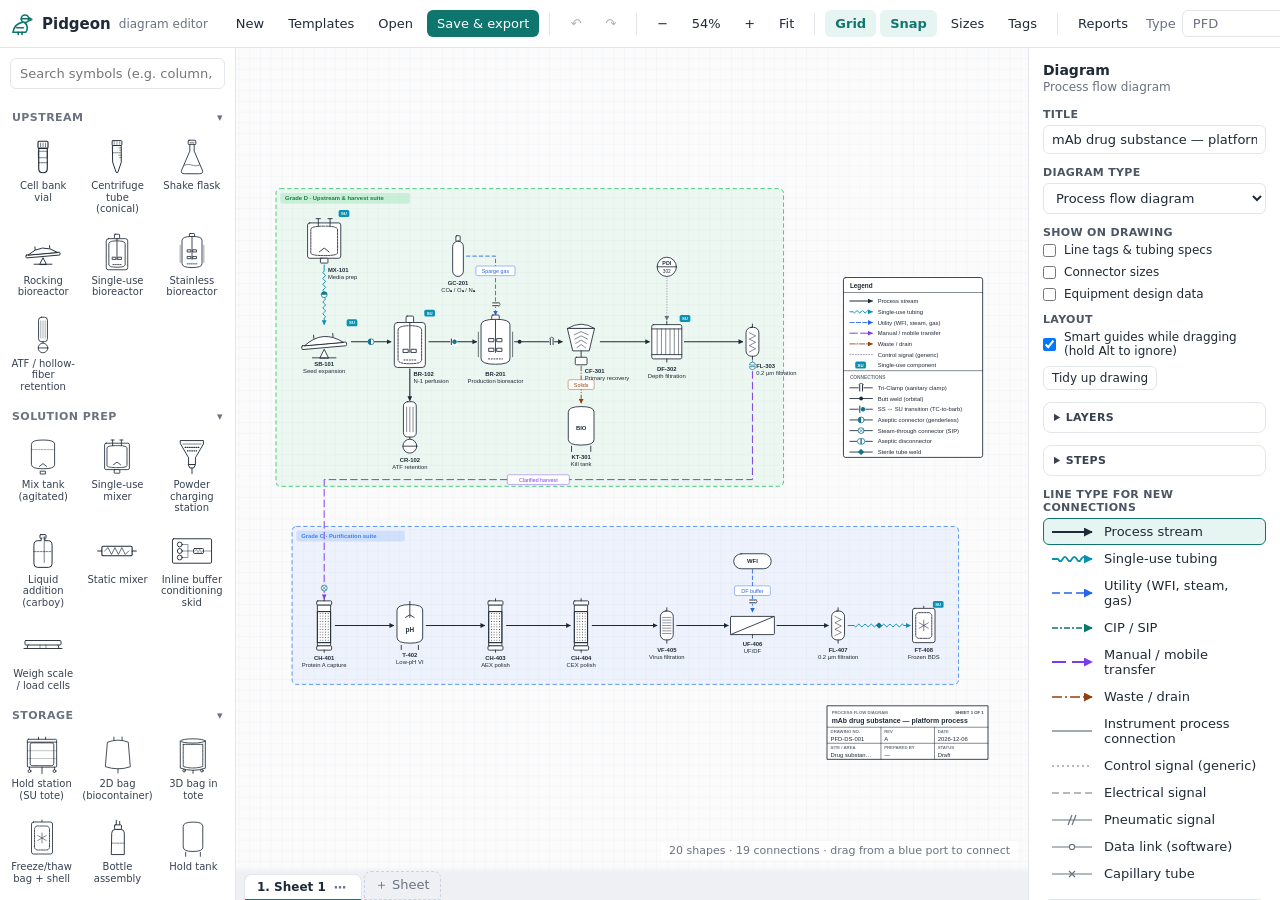
==== commit 2b240ea5: "Smart guides, Tidy up, right-drag pan and scroll zoom - Dragging snaps shapes to neighbours' edges a" ====
--- a/app/index.html
+++ b/app/index.html
@@ -1116,8 +1116,115 @@
   const draw = list => { let o = '', g = ''; for (const n of list) { if (!nodeVis(n, st)) { if (ghostOk(inLayers(n))) g += nodeSVG(n, true); continue; } o += nodeSVG(n, exp); if (badges && n.steps) o += stepBadge(n.steps, n.x + n.w / 2, n.y - 12); } return ghostWrap(g) + o; };
   return {z: draw(doc.nodes.filter(isBack)), e: edgesSVG(exp), n: draw(doc.nodes.filter(n => !isBack(n)))};
 }
+/* ---------- Smart guides ----------
+   While shapes are dragged, their left/centre/right and top/middle/bottom lines snap to the same lines on
+   nearby shapes, and to equal gaps between neighbours in a row or column. Alt suspends it. */
+const GUIDE_SKIP = new Set(['titleblock','legend','bom','revtable','zone','assembly']);
+function boxOf(ns) { const x1 = Math.min(...ns.map(n => n.x)), y1 = Math.min(...ns.map(n => n.y)), x2 = Math.max(...ns.map(n => n.x + n.w)), y2 = Math.max(...ns.map(n => n.y + n.h)); return {x1, y1, x2, y2, cx:(x1 + x2) / 2, cy:(y1 + y2) / 2}; }
+function smartGuides(ids, dx, dy) {
+  const moving = ids.map(id => byId(id)).filter(Boolean), set = new Set(ids);
+  const b0 = boxOf(moving.map(n => ({x:drag.orig[n.id][0], y:drag.orig[n.id][1], w:n.w, h:n.h})));
+  const b = {x1:b0.x1 + dx, x2:b0.x2 + dx, y1:b0.y1 + dy, y2:b0.y2 + dy}; b.cx = (b.x1 + b.x2) / 2; b.cy = (b.y1 + b.y2) / 2;
+  const others = doc.nodes.filter(n => !set.has(n.id) && !GUIDE_SKIP.has(n.type) && nodeVis(n)).map(n => ({x1:n.x, y1:n.y, x2:n.x + n.w, y2:n.y + n.h, cx:n.x + n.w / 2, cy:n.y + n.h / 2}));
+  const tol = 7 / view.k, near = 900;
+  const lines = [];
+  // 1. Edge / centre alignment
+  const bestAlign = (keys, axis) => {
+    let best = null;
+    for (const o of others) {
+      if (Math.abs((axis === 'x' ? o.cy - b.cy : o.cx - b.cx)) > near) continue;
+      for (const k of keys) for (const ok of keys) {
+        if ((k[1] === 'c' || ok[1] === 'c' || k[0] === 'c' || ok[0] === 'c') && k !== ok) continue; // centre↔centre, edge↔edge only
+        const d = o[ok] - b[k];
+        if (Math.abs(d) <= tol && (!best || Math.abs(d) < Math.abs(best.d) - .01)) best = {d, at:o[ok], o};
+      }
+    }
+    return best;
+  };
+  const ax = bestAlign(['x1','cx','x2'], 'x'), ay = bestAlign(['y1','cy','y2'], 'y');
+  // 2. Equal spacing with neighbours in the same row (x) or column (y)
+  const bestGap = axis => {
+    const [lo, hi, plo, phi] = axis === 'x' ? ['x1','x2','y1','y2'] : ['y1','y2','x1','x2'];
+    const band = others.filter(o => o[plo] < b[phi] && o[phi] > b[plo]);
+    const before = band.filter(o => o[hi] <= b[lo] + tol).sort((p, q) => q[hi] - p[hi]), after = band.filter(o => o[lo] >= b[hi] - tol).sort((p, q) => p[lo] - q[lo]);
+    const cands = [];
+    if (before[0] && after[0]) { const free = after[0][lo] - before[0][hi] - (b[hi] - b[lo]); if (free > 0) cands.push({d: before[0][hi] + free / 2 - b[lo], gap: free / 2, segs: [[before[0][hi], before[0][hi] + free / 2], [after[0][lo] - free / 2, after[0][lo]]]}); }
+    if (before[0] && before[1]) { const g = before[0][lo] - before[1][hi]; if (g > 0) cands.push({d: before[0][hi] + g - b[lo], gap:g, segs: [[before[1][hi], before[0][lo]], [before[0][hi], before[0][hi] + g]]}); }
+    if (after[0] && after[1]) { const g = after[1][lo] - after[0][hi]; if (g > 0) cands.push({d: after[0][lo] - g - b[hi], gap:g, segs: [[after[0][lo] - g, after[0][lo]], [after[0][hi], after[1][lo]]]}); }
+    return cands.filter(c => Math.abs(c.d) <= tol).sort((p, q) => Math.abs(p.d) - Math.abs(q.d))[0] || null;
+  };
+  const gx = ax ? null : bestGap('x'), gy = ay ? null : bestGap('y');
+  const sx = ax ? ax.d : gx ? gx.d : 0, sy = ay ? ay.d : gy ? gy.d : 0;
+  const nb = {x1:b.x1 + sx, x2:b.x2 + sx, y1:b.y1 + sy, y2:b.y2 + sy}; nb.cx = (nb.x1 + nb.x2) / 2; nb.cy = (nb.y1 + nb.y2) / 2;
+  if (ax) lines.push({k:'v', x:ax.at, y1:Math.min(nb.y1, ax.o.y1) - 12, y2:Math.max(nb.y2, ax.o.y2) + 12});
+  if (ay) lines.push({k:'h', y:ay.at, x1:Math.min(nb.x1, ay.o.x1) - 12, x2:Math.max(nb.x2, ay.o.x2) + 12});
+  if (gx) for (const [p, q] of gx.segs) lines.push({k:'gx', x1:p, x2:q, y:nb.cy});
+  if (gy) for (const [p, q] of gy.segs) lines.push({k:'gy', y1:p, y2:q, x:nb.cx});
+  return {dx: dx + sx, dy: dy + sy, lines};
+}
+function guidesSVG(lines) {
+  const c = '#e11d48', w = 1 / view.k, t = 4 / view.k;
+  return lines.map(l => l.k === 'v' ? `<line x1="${l.x}" y1="${l.y1}" x2="${l.x}" y2="${l.y2}" stroke="${c}" stroke-width="${w}"/>`
+    : l.k === 'h' ? `<line x1="${l.x1}" y1="${l.y}" x2="${l.x2}" y2="${l.y}" stroke="${c}" stroke-width="${w}"/>`
+    : l.k === 'gx' ? `<path d="M${l.x1},${l.y} H${l.x2} M${l.x1},${l.y - t} V${l.y + t} M${l.x2},${l.y - t} V${l.y + t}" stroke="${c}" stroke-width="${w}" fill="none"/>`
+    : `<path d="M${l.x},${l.y1} V${l.y2} M${l.x - t},${l.y1} H${l.x + t} M${l.x - t},${l.y2} H${l.x + t}" stroke="${c}" stroke-width="${w}" fill="none"/>`).join('');
+}
+
+/* ---------- Tidy up ----------
+   Straightens nearly-straight connections (moves the less-connected shape so the ports line up), lines up
+   shapes whose centres are almost level or plumb, then snaps everything to the grid. Works on the selection,
+   or the whole sheet when nothing is selected. */
+function tidyUp() {
+  const pick = sel.size ? doc.nodes.filter(n => sel.has(n.id)) : doc.nodes.filter(n => nodeVis(n));
+  const ns = pick.filter(n => !GUIDE_SKIP.has(n.type) && SYM[n.type]), ids = new Set(ns.map(n => n.id));
+  if (!ns.length) { toast('Nothing to tidy'); return; }
+  const before = JSON.stringify(ns.map(n => [n.x, n.y]));
+  const deg = id => doc.edges.filter(e => e.from.node === id || e.to.node === id).length;
+  const TOL = 24;
+  for (const axis of ['y', 'x']) {
+    // Connections whose two ports are within TOL of each other across the run
+    const cons = [];
+    for (const e of doc.edges) {
+      const a = byId(e.from.node), b = byId(e.to.node); if (!a || !b || !ids.has(a.id) || !ids.has(b.id) || a === b) continue;
+      const pa = portPos(a, e.from.port), pb = portPos(b, e.to.port), i = axis === 'y' ? 1 : 0;
+      const d = pb[i] - pa[i], run = Math.abs(pb[1 - i] - pa[1 - i]);
+      if (Math.abs(d) > .5 && Math.abs(d) <= TOL && run > Math.abs(d) * 2) cons.push({a, b, pa:e.from.port, pb:e.to.port});
+    }
+    const fixed = new Set();
+    const order = [...ns].sort((p, q) => deg(q.id) - deg(p.id));
+    for (const seed of order) {
+      if (fixed.has(seed.id) || !cons.some(c => c.a === seed || c.b === seed)) continue;
+      fixed.add(seed.id);
+      let changed = true;
+      while (changed) {
+        changed = false;
+        for (const c of cons) {
+          const fa = fixed.has(c.a.id), fb = fixed.has(c.b.id); if (fa === fb) continue;
+          const [src, sp, dst, dp] = fa ? [c.a, c.pa, c.b, c.pb] : [c.b, c.pb, c.a, c.pa];
+          const i = axis === 'y' ? 1 : 0, d = portPos(src, sp)[i] - portPos(dst, dp)[i];
+          if (Math.abs(d) <= TOL) { if (axis === 'y') dst.y += d; else dst.x += d; }
+          fixed.add(dst.id); changed = true;
+        }
+      }
+    }
+    // Unconnected near-misses: shapes whose centres are within 12 px line up on the larger shape's centre
+    const free = ns.filter(n => !fixed.has(n.id));
+    for (const n of free) {
+      const c = axis === 'y' ? n.y + n.h / 2 : n.x + n.w / 2;
+      const m = ns.filter(o => o !== n && Math.abs((axis === 'y' ? o.y + o.h / 2 : o.x + o.w / 2) - c) <= 12 && Math.abs((axis === 'y' ? o.y + o.h / 2 : o.x + o.w / 2) - c) > .5)
+        .sort((p, q) => (q.w * q.h) - (p.w * p.h))[0];
+      if (m && m.w * m.h >= n.w * n.h) { if (axis === 'y') n.y += (m.y + m.h / 2) - c; else n.x += (m.x + m.w / 2) - c; }
+    }
+  }
+  // Snap to the grid as a group per connected run so aligned ports stay aligned
+  for (const n of ns) { const cx = n.x + n.w / 2, cy = n.y + n.h / 2; n.x = snap(cx) - n.w / 2; n.y = snap(cy) - n.h / 2; }
+  if (JSON.stringify(ns.map(n => [n.x, n.y])) === before) { toast('Already tidy'); render(); return; }
+  commit(); renderProps(); toast(sel.size ? 'Tidied the selection' : 'Tidied the drawing');
+}
+
 function overlaySVG() {
   if (!drag) return '';
+  if (drag.mode === 'move' && drag.guides && drag.guides.length && !drag.target) return guidesSVG(drag.guides);
   if (drag.mode === 'move' && drag.target) {
     const e = edgeById(drag.target), p = e && route(e);
     return p ? `<path d="${pathD(p, null)}" fill="none" stroke="#0ea5e9" stroke-width="${8 / view.k}" stroke-opacity=".35" stroke-linecap="round" stroke-linejoin="round"/>` : '';
@@ -1356,7 +1463,7 @@
   hideEditor(true);
   ev.preventDefault(); // keeps focus (and the inline editor) from being stolen by the canvas
   const w = toWorld(ev.clientX, ev.clientY), t = ev.target;
-  if (ev.button === 1 || (ev.button === 0 && spaceDown)) {
+  if (ev.button === 1 || ev.button === 2 || (ev.button === 0 && spaceDown)) {
     drag = {mode:'pan', sx:ev.clientX, sy:ev.clientY, vx:view.x, vy:view.y};
     svg.classList.add('panning'); svg.setPointerCapture(ev.pointerId); ev.preventDefault(); return;
   }
@@ -1410,7 +1517,12 @@
     const dx = w.x - drag.start.x, dy = w.y - drag.start.y;
     if (!drag.moved && Math.hypot(dx, dy) * view.k < 3) return;
     drag.moved = true;
-    for (const [id, [ox, oy]] of Object.entries(drag.orig)) { const n = byId(id); n.x = snap(ox + dx); n.y = snap(oy + dy); }
+    // Grid-snap the first shape, then let smart guides pull the whole group into line with its neighbours
+    const ids0 = Object.keys(drag.orig), [ax, ay] = drag.orig[ids0[0]];
+    let mx = snap(ax + dx) - ax, my = snap(ay + dy) - ay;
+    drag.guides = [];
+    if (settings.guides !== false && !ev.altKey) { const g = smartGuides(ids0, mx, my); mx = g.dx; my = g.dy; drag.guides = g.lines; }
+    for (const [id, [ox, oy]] of Object.entries(drag.orig)) { const n = byId(id); n.x = ox + mx; n.y = oy + my; }
     // A single, unconnected inline part dragged over a line gets inserted into it on drop
     drag.target = null;
     const ids = Object.keys(drag.orig);
@@ -1465,9 +1577,10 @@
 svg.addEventListener('pointercancel', endDrag);
 svg.addEventListener('wheel', ev => {
   ev.preventDefault();
-  if (ev.ctrlKey || ev.metaKey) zoomAt(Math.exp(-ev.deltaY * .01), ev.clientX, ev.clientY);
-  else if (ev.altKey) zoomAt(Math.exp(-ev.deltaY * .002), ev.clientX, ev.clientY);
-  else { view.x -= ev.shiftKey ? ev.deltaY : ev.deltaX; view.y -= ev.shiftKey ? 0 : ev.deltaY; render(); hideEditor(true); }
+  // Scroll zooms around the pointer (pinch arrives as ctrl+wheel); Shift+scroll pans sideways
+  if (ev.shiftKey) { view.x -= ev.deltaY || ev.deltaX; render(); hideEditor(true); return; }
+  const dy = ev.deltaMode === 1 ? ev.deltaY * 16 : ev.deltaMode === 2 ? ev.deltaY * 400 : ev.deltaY;
+  zoomAt(Math.exp(-dy * (ev.ctrlKey || ev.metaKey ? .01 : .0018)), ev.clientX, ev.clientY);
 }, {passive:false});
 svg.addEventListener('contextmenu', ev => ev.preventDefault());
 
@@ -1525,6 +1638,7 @@
   else if (ev.key === 'Enter' || ev.key === 'F2') { if (sel.size === 1) { const id = [...sel][0]; openEditor(byId(id) ? 'node' : 'edge', id); ev.preventDefault(); } }
   else if (k === 'f' && !mod) fitView();
   else if ((k === '[' || k === ']') && !mod && stepsOf().length) stepNav(k === ']' ? 1 : -1);
+  else if (k === 't' && ev.shiftKey && !mod) tidyUp();
   else if (k === 'r' && !mod && ev.shiftKey) { const es = [...sel].map(edgeById).filter(Boolean); if (es.length) { es.forEach(reverseEdge); commit(); renderProps(); } }
   else if (k === 'r' && !mod) rotateSel();
   else if (ev.key === 'PageDown' && (mod || ev.altKey)) { ev.preventDefault(); gotoSheet(doc.cur + 1); }
@@ -1676,9 +1790,11 @@
         check('data-dflag="showLineData"', doc.showLineData, 'Line tags &amp; tubing specs') +
         check('data-dflag="showSizes"', doc.showSizes, 'Connector sizes') +
         check('data-dflag="showEqData"', doc.showEqData, 'Equipment design data') +
-        (mode === 'pid' ? check('data-dflag="jumps"', doc.jumps !== false, 'Line jumps at crossings') : '')) + layersEditor() + stepsEditor() +
+        (mode === 'pid' ? check('data-dflag="jumps"', doc.jumps !== false, 'Line jumps at crossings') : '')) +
+        field('Layout', check('id="sGuides"', settings.guides !== false, 'Smart guides while dragging (hold Alt to ignore)') + `<div class="btns"><button class="btn" data-act="tidy" title="Straighten nearly-straight lines and line up near-aligned shapes (Shift+T)">Tidy up drawing</button></div>`) +
+        layersEditor() + stepsEditor() +
       field('Line type for new connections', lineTypeRows(settings.line, 'data-defline')) +
-      `<div class="tips"><b>Add</b> — drag a symbol from the left, or click it.<br><b>Inline parts</b> — drop a valve, fitting or filter <i>onto a line</i> to insert it.<br><b>Branch</b> — drop a <i>Junction</i> or tee on a line, then draw from its free port.<br><b>Connect</b> — drag from a blue port (small ports = extra nozzles).<br><b>Rotate</b> — <kbd>R</kbd>. <b>Reverse a line</b> — <kbd>Shift</kbd>+<kbd>R</kbd>. <b>Edit text</b> — double-click.<br><b>Pan</b> — scroll or <kbd>Space</kbd>+drag. <b>Zoom</b> — <kbd>Ctrl</kbd>+scroll.</div>`;
+      `<div class="tips"><b>Add</b> — drag a symbol from the left, or click it.<br><b>Inline parts</b> — drop a valve, fitting or filter <i>onto a line</i> to insert it.<br><b>Branch</b> — drop a <i>Junction</i> or tee on a line, then draw from its free port.<br><b>Connect</b> — drag from a blue port (small ports = extra nozzles).<br><b>Rotate</b> — <kbd>R</kbd>. <b>Reverse a line</b> — <kbd>Shift</kbd>+<kbd>R</kbd>. <b>Edit text</b> — double-click.<br><b>Pan</b> — right-drag (or <kbd>Space</kbd>+drag). <b>Zoom</b> — scroll.<br><b>Tidy</b> — <kbd>Shift</kbd>+<kbd>T</kbd> straightens lines; pink guides help line shapes up while dragging (hold <kbd>Alt</kbd> to ignore).</div>`;
   } else if (nodes.length === 1 && !edges.length) {
     const n = nodes[0], s = SYM[n.type];
     h = `<h3>${esc(s.name)}</h3><div class="sub">${esc(s.cat)}</div>`;
@@ -1754,7 +1870,8 @@
   } else {
     h = `<h3>${items.length} items selected</h3><div class="sub">${nodes.length} shapes · ${edges.length} lines</div>`;
     if (nodes.length > 1) h += field('Align', `<div class="btns" style="margin:0">${[['left','Left'],['center','Center'],['right','Right'],['top','Top'],['middle','Middle'],['bottom','Bottom']].map(([v,l]) => `<button class="btn" data-align="${v}">${l}</button>`).join('')}</div>`) +
-      field('Distribute', `<div class="btns" style="margin:0"><button class="btn" data-align="dh">Horizontally</button><button class="btn" data-align="dv">Vertically</button></div>`);
+      field('Distribute', `<div class="btns" style="margin:0"><button class="btn" data-align="dh">Horizontally</button><button class="btn" data-align="dv">Vertically</button></div>`) +
+      field('Clean up', `<div class="btns" style="margin:0"><button class="btn" data-act="tidy" title="Straighten nearly-straight lines and line up near-aligned shapes (Shift+T)">Tidy up selection</button></div>`);
     if (edges.length) h += allDatalists() + arrowRow(edges.every(x => (x.arrow || 'end') === (edges[0].arrow || 'end')) ? edges[0].arrow || 'end' : '') + field('Set line type', lineTypeRows('', 'data-etype')) +
       sect('Set for all selected lines', `<div class="row2">${field('Spec / class', inp('data-bulk="spec"', '', 'SS-BPE-SF4', 'dl-spec'))}${field('Service', inp('data-bulk="service"', '', 'WFI', 'dl-svc'))}</div><div class="row2">${field('Tubing material', inp('data-bulk="tubeMat"', '', 'TPE', 'dl-tmat'))}${field('Tubing ID', inp('data-bulk="tubeId"', '', '⅜"', 'dl-tid'))}</div>`, false);
     h += `<div class="btns">${nodes.some(canRotate) ? '<button class="btn" data-act="rot">Rotate 90°</button>' : ''}<button class="btn" data-act="dup">Duplicate</button><button class="btn danger" data-act="del">Delete</button></div>`;
@@ -1862,6 +1979,7 @@
   if (t.dataset.arrow) { for (const id of items) { const e = edgeById(id); if (e) e.arrow = t.dataset.arrow; } commit(); renderProps(); return; }
   if (t.dataset.etype) { for (const id of items) { const e = edgeById(id); if (e) e.type = t.dataset.etype; } commit(); renderProps(); return; }
   const a = t.dataset.act;
+  if (a === 'tidy') { tidyUp(); return; }
   if (a && a.startsWith('step')) { stepAction(a); return; }
   if (a && a.startsWith('lay')) { layerAction(a); return; }
   if (a === 'del') deleteSel();
@@ -1917,7 +2035,7 @@
 document.addEventListener('change', ev => { const id = ev.target.dataset && ev.target.dataset.lshow; if (!id) return; if (ev.target.checked) hiddenLayers.delete(id); else hiddenLayers.add(id); refreshLayers(true); });
 function setStepView(id) { stepView[doc.sheets[doc.cur].id] = id; sel.clear(); hideEditor(false); render(); renderProps(); renderTabs(); }
 function stepNav(d) { const ss = stepsOf(), i = stepIdx(curStep()); const j = i < 0 ? (d > 0 ? 0 : -1) : i + d; setStepView(j < 0 ? '' : ss[Math.min(j, ss.length - 1)].id); }
-document.addEventListener('change', ev => { if (ev.target.id === 'stepSel') setStepView(ev.target.value); });
+document.addEventListener('change', ev => { if (ev.target.id === 'stepSel') setStepView(ev.target.value); if (ev.target.id === 'sGuides') { settings.guides = ev.target.checked; } });
 document.addEventListener('click', ev => { const b = ev.target.closest('[data-stepnav]'); if (b) stepNav(+b.dataset.stepnav); });
 function gotoSheet(i, focusId) {
   if (i < 0 || i >= doc.sheets.length) return;
@@ -2715,7 +2833,7 @@
   });
 }
 function openHelp() {
-  const rows = [['Drag symbol → canvas','Add shape'],['Drop valve / fitting on a line','Insert it inline (splits the line)'],['R','Rotate 90°'],['Drag from blue port','Connect two shapes'],['Double-click / Enter','Edit label'],['Drag empty canvas','Box-select'],['Shift + click','Add to selection'],['Space + drag, or scroll','Pan'],['Ctrl + scroll / pinch','Zoom'],['F','Fit diagram to screen'],['Delete','Delete selection'],['Ctrl + C / V / D','Copy / paste / duplicate'],['Ctrl + Z / Y','Undo / redo'],['Arrow keys (+Shift)','Nudge 10 px (50 px)'],['Ctrl + S','Save & export']];
+  const rows = [['Drag symbol → canvas','Add shape'],['Drop valve / fitting on a line','Insert it inline (splits the line)'],['R','Rotate 90°'],['Drag from blue port','Connect two shapes'],['Double-click / Enter','Edit label'],['Drag empty canvas','Box-select'],['Shift + click','Add to selection'],['Right-drag (or Space + drag)','Pan'],['Scroll / pinch','Zoom'],['Shift + scroll','Pan sideways'],['Shift + T','Tidy up (selection or whole sheet)'],['Alt while dragging','Ignore smart guides'],['F','Fit diagram to screen'],['Delete','Delete selection'],['Ctrl + C / V / D','Copy / paste / duplicate'],['Ctrl + Z / Y','Undo / redo'],['Arrow keys (+Shift)','Nudge 10 px (50 px)'],['Ctrl + S','Save & export']];
   openModal('Keyboard & mouse', `<table class="keys">${rows.map(([a,b]) => `<tr><td><b>${a}</b></td><td>${b}</td></tr>`).join('')}</table><p class="note">Line types follow common PFD conventions: solid = process stream, solid cyan = single-use tubing (closed SU flowpath), dashed blue = utility, dash-dot teal = CIP/SIP, long-dash purple = manual or mobile-vessel transfer, brown = waste, dotted grey = control signal. Cleanroom zones use EU GMP Annex 1 grades.</p><p class="note"><b>Pidgeon</b> is created by Minhazuddin Mohammed (MinaryBytes) and is free and open source under the MIT licence. It runs entirely in your browser: drawings are stored on this device and in the files you save, never uploaded. It is not validated for GMP use — treat drawings as drafts until issued through your controlled document system. Source code and issues: <a href="${REPO_URL}" target="_blank" rel="noopener">${REPO_URL.replace('https://', '')}</a></p>`);
 }
 
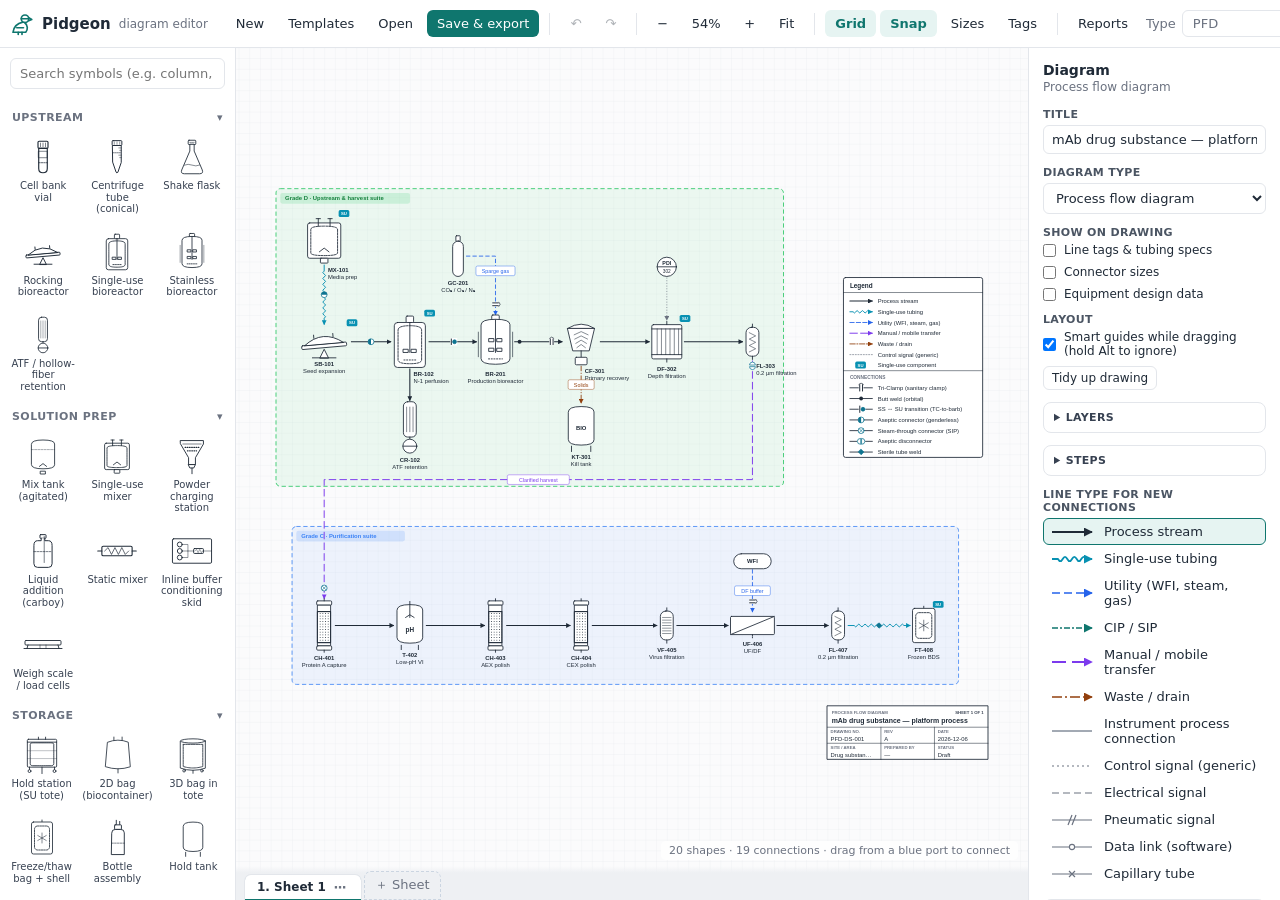
==== commit c1b8d771: "Reshape lines by dragging segment handles A selected line shows a handle on each segment; dragging i" ====
--- a/app/index.html
+++ b/app/index.html
@@ -56,6 +56,7 @@
 .ehit{cursor:pointer}
 .handle{fill:#fff;stroke:var(--sel);stroke-width:1.5;cursor:nwse-resize}
 .eend{fill:#fff;stroke:var(--sel);stroke-width:1.5;cursor:crosshair}
+.seg{fill:var(--sel);stroke:#fff;stroke-width:1.2}.seg.h{cursor:ns-resize}.seg.v{cursor:ew-resize}.seg:hover{fill:#0369a1}
 .layerbar{position:relative}.layerbar+.stepbar{margin-left:6px}
 .lbtn{border:1px solid #cbd5e1;background:#fff;border-radius:6px;padding:3px 9px;font-size:12px;cursor:pointer;color:#334155}.lbtn b{color:var(--accent)}
 .lpop{position:fixed;min-width:240px;max-height:60vh;overflow:auto;background:#fff;border:1px solid var(--line);border-radius:8px;box-shadow:0 8px 24px rgba(15,23,42,.14);padding:6px;z-index:20;font-weight:500;color:#1f2937}
@@ -753,7 +754,57 @@
 function route(e) {
   const a = byId(e.from.node), b = byId(e.to.node);
   if (!a || !b) return null;
-  return orth(portPos(a, e.from.port), e.from.port, portPos(b, e.to.port), e.to.port);
+  const p1 = portPos(a, e.from.port), p2 = portPos(b, e.to.port);
+  return e.via && e.via.length ? simplify(fullRoute(e, p1, p2)) : orth(p1, e.from.port, p2, e.to.port);
+}
+/* Reshaped lines: e.via holds the user's bend points between the two port stubs. The full path is
+   port → stub → bends → stub → port, with an elbow added wherever two neighbours are no longer square
+   (e.g. after a shape was moved), so the line always stays orthogonal. */
+const STUB_LEN = 18;
+function stubOf(p, port) { const [dx, dy] = DIRS[port[0]]; return [p[0] + dx * STUB_LEN, p[1] + dy * STUB_LEN]; }
+function squareUp(pts) {
+  const o = [pts[0]];
+  for (let i = 1; i < pts.length; i++) {
+    const P = o[o.length - 1], Q = pts[i];
+    if (Math.abs(P[0] - Q[0]) > .5 && Math.abs(P[1] - Q[1]) > .5) {
+      const R = o[o.length - 2], prevH = R ? Math.abs(R[1] - P[1]) < .5 : true;
+      o.push(prevH ? [Q[0], P[1]] : [P[0], Q[1]]);
+    }
+    o.push(Q);
+  }
+  return o;
+}
+function fullRoute(e, p1, p2) { return squareUp([p1, stubOf(p1, e.from.port), ...e.via.map(v => [v[0], v[1]]), stubOf(p2, e.to.port), p2]); }
+// Unsimplified path used for dragging segments (stubs kept explicit so ports never move)
+function editRoute(e) {
+  const a = byId(e.from.node), b = byId(e.to.node), r = route(e); if (!r) return [];
+  const s1 = stubOf(portPos(a, e.from.port), e.from.port), s2 = stubOf(portPos(b, e.to.port), e.to.port), o = r.map(p => [p[0], p[1]]);
+  // put back the stub ends that simplify() merged into longer runs, so ports never move while dragging
+  if (o.length > 1 && !near(o[1], s1)) o.splice(1, 0, s1);
+  if (o.length > 2 && !near(o[o.length - 2], s2)) o.splice(o.length - 1, 0, s2);
+  return dedupe(o);
+}
+const near = (p, q) => Math.abs(p[0] - q[0]) < .5 && Math.abs(p[1] - q[1]) < .5;
+function dedupe(pts) { const o = []; for (const p of pts) if (!o.length || !near(o[o.length - 1], p)) o.push(p); return o; }
+// Move segment j (between pts[j] and pts[j+1]) to a new perpendicular position; stubs stay put by adding bends
+// After a drag, keep only the bends that matter (the simplified path between the two stubs)
+function viaFrom(e, r) {
+  const a = byId(e.from.node), b = byId(e.to.node), s1 = stubOf(portPos(a, e.from.port), e.from.port), s2 = stubOf(portPos(b, e.to.port), e.to.port);
+  const inner = r.slice(1, -1).filter(p => !near(p, s1) && !near(p, s2));
+  // if the path no longer leaves straight through its stubs, keep the stub ends as bends too
+  return inner.length ? inner : [];
+}
+function shiftVias(ids, dx, dy) { for (const e of doc.edges) if (e.via && ids.has(e.from.node) && ids.has(e.to.node)) e.via = e.via.map(([x, y]) => [x + dx, y + dy]); }
+function moveSegment(pts, j, c) {
+  const P = pts[j], Q = pts[j + 1], horiz = Math.abs(P[1] - Q[1]) < .5, ax = horiz ? 1 : 0;
+  const out = pts.map(p => [p[0], p[1]]);
+  const np = p => { const r = [p[0], p[1]]; r[ax] = c; return r; };
+  // Points 0,1 and n-2,n-1 are the ports and stub ends: never move them, add a bend instead
+  const last = out.length - 1;
+  let A = j, B = j + 1;
+  if (A <= 1) { out.splice(A + 1, 0, np(out[A])); B++; } else out[A] = np(out[A]);
+  if (B >= last - 1) out.splice(B, 0, np(out[B])); else out[B] = np(out[B]);
+  return out;
 }
 function midpoint(pts) {
   let L = 0; const seg = [];
@@ -1067,8 +1118,14 @@
     const m = midpoint(pts), tw = e.label.length * 6.1 + 12;
     o += `<rect x="${m[0]-tw/2}" y="${m[1]-9}" width="${tw}" height="18" rx="3" fill="#fff" stroke="${L.color}" stroke-width=".8"/>` + T(m[0], m[1]+4, e.label, {size:10, weight:500, fill:L.color === INK ? INK : L.color});
   }
-  if (isSel && sel.size === 1) {
+  if (isSel && sel.size === 1 && !exp) {
     const a = pts[0], b = pts[pts.length-1];
+    const ep = editRoute(e);
+    for (let j = 1; j < ep.length - 2; j++) {
+      const P = ep[j], Q = ep[j + 1], len = Math.hypot(Q[0] - P[0], Q[1] - P[1]); if (len < 14) continue;
+      const horiz = Math.abs(P[1] - Q[1]) < .5, mx = (P[0] + Q[0]) / 2, my = (P[1] + Q[1]) / 2;
+      o += `<rect class="seg ${horiz ? 'h' : 'v'}" data-seg="${e.id}:${j}" x="${mx - (horiz ? 9 : 3.5)}" y="${my - (horiz ? 3.5 : 9)}" width="${horiz ? 18 : 7}" height="${horiz ? 7 : 18}" rx="3.5"/>`;
+    }
     o += `<circle class="eend" data-eend="${e.id}:from" cx="${a[0]}" cy="${a[1]}" r="5"/><circle class="eend" data-eend="${e.id}:to" cx="${b[0]}" cy="${b[1]}" r="5"/>`;
   }
   return o + '</g>';
@@ -1364,8 +1421,8 @@
   const [ix, iy] = portPos({x:0, y:0, w:n.w, h:n.h}, pin), [ox, oy] = portPos({x:0, y:0, w:n.w, h:n.h}, pout);
   n.x = Math.round(px - (ix + ox) / 2); n.y = Math.round(py - (iy + oy) / 2);
   const arr = e.arrow || 'end';
-  const e1 = {...e, id:uid(), to:{node:n.id, port:pin}, cTo:undefined, cToSize:undefined, toNoz:undefined, arrow: arr === 'mid' ? 'mid' : arr === 'start' || arr === 'both' ? 'start' : 'none'};
-  const e2 = {...e, id:uid(), from:{node:n.id, port:pout}, cFrom:undefined, cFromSize:undefined, fromNoz:undefined, label:'', cMid:undefined, cMidSize:undefined, arrow: arr === 'mid' ? 'mid' : arr === 'end' || arr === 'both' ? 'end' : 'none'};
+  const e1 = {...e, via:undefined, id:uid(), to:{node:n.id, port:pin}, cTo:undefined, cToSize:undefined, toNoz:undefined, arrow: arr === 'mid' ? 'mid' : arr === 'start' || arr === 'both' ? 'start' : 'none'};
+  const e2 = {...e, via:undefined, id:uid(), from:{node:n.id, port:pout}, cFrom:undefined, cFromSize:undefined, fromNoz:undefined, label:'', cMid:undefined, cMidSize:undefined, arrow: arr === 'mid' ? 'mid' : arr === 'end' || arr === 'both' ? 'end' : 'none'};
   doc.edges.splice(doc.edges.indexOf(e), 1, e1, e2);
   return true;
 }
@@ -1411,6 +1468,7 @@
   for (const c of nodes) if (SYM[c.type].prefix && !c.tag) { doc.nodes.push(c); c.tag = nextTag(SYM[c.type].prefix); doc.nodes.pop(); }
   const edges = clip.edges.map(e => ({...JSON.parse(JSON.stringify(e)), id:uid(), from:{...e.from, node:map[e.from.node]}, to:{...e.to, node:map[e.to.node]}}));
   doc.nodes.push(...nodes); doc.edges.push(...edges);
+  for (const e of edges) if (e.via) e.via = e.via.map(([x, y]) => [x + off, y + off]);
   sel = new Set([...nodes.map(n => n.id), ...edges.map(e => e.id)]);
   commit(); renderProps();
 }
@@ -1474,6 +1532,12 @@
     drag = {mode:'connect', from:{node:id, port:p}, cur:w, type:settings.line};
     svg.classList.add('connecting'); svg.setPointerCapture(ev.pointerId); render(); return;
   }
+  const segEl = t.closest('[data-seg]');
+  if (segEl) {
+    const [id, j] = segEl.dataset.seg.split(':'), e = edgeById(id), pts = editRoute(e), P = pts[+j], Q = pts[+j + 1];
+    drag = {mode:'seg', id, j:+j, pts, horiz: Math.abs(P[1] - Q[1]) < .5, moved:false};
+    svg.setPointerCapture(ev.pointerId); return;
+  }
   const endEl = t.closest('[data-eend]');
   if (endEl) {
     const [id, end] = endEl.dataset.eend.split(':'), e = edgeById(id);
@@ -1493,7 +1557,10 @@
     else clickSelect = id;
     const orig = {};
     for (const n of doc.nodes) if (sel.has(n.id)) orig[n.id] = [n.x, n.y];
-    drag = {mode:'move', start:w, orig, moved:false, clickSelect};
+    // Reshaped lines between two moving shapes travel with them
+    const origVia = {};
+    for (const e of doc.edges) if (e.via && orig[e.from.node] && orig[e.to.node]) origVia[e.id] = e.via.map(p => [...p]);
+    drag = {mode:'move', start:w, orig, origVia, moved:false, clickSelect};
     svg.setPointerCapture(ev.pointerId); render(); renderProps(); return;
   }
   const eEl = t.closest('[data-edge]');
@@ -1523,6 +1590,7 @@
     drag.guides = [];
     if (settings.guides !== false && !ev.altKey) { const g = smartGuides(ids0, mx, my); mx = g.dx; my = g.dy; drag.guides = g.lines; }
     for (const [id, [ox, oy]] of Object.entries(drag.orig)) { const n = byId(id); n.x = ox + mx; n.y = oy + my; }
+    for (const [id, v] of Object.entries(drag.origVia || {})) { const e = edgeById(id); if (e) e.via = v.map(([x, y]) => [x + mx, y + my]); }
     // A single, unconnected inline part dragged over a line gets inserted into it on drop
     drag.target = null;
     const ids = Object.keys(drag.orig);
@@ -1539,6 +1607,12 @@
     const n = byId(drag.id); n.w = Math.max(40, snap(drag.ow + w.x - drag.start.x)); n.h = Math.max(24, snap(drag.oh + w.y - drag.start.y)); render(); return;
   }
   if (drag.mode === 'connect') { drag.cur = w; render(); return; }
+  if (drag.mode === 'seg') {
+    const e = edgeById(drag.id), c = snap(drag.horiz ? w.y : w.x);
+    const np = moveSegment(drag.pts, drag.j, c);
+    e.via = np.slice(2, -2).map(p => [Math.round(p[0] * 10) / 10, Math.round(p[1] * 10) / 10]);
+    drag.moved = true; render(); return;
+  }
   if (drag.mode === 'marquee') {
     drag.cur = w;
     const x1 = Math.min(drag.start.x, w.x), x2 = Math.max(drag.start.x, w.x), y1 = Math.min(drag.start.y, w.y), y2 = Math.max(drag.start.y, w.y);
@@ -1559,11 +1633,12 @@
     }
     if (d.moved) commit(); else if (d.clickSelect) { sel = new Set([d.clickSelect]); render(); renderProps(); } }
   else if (d.mode === 'resize') commit();
+  else if (d.mode === 'seg') { if (d.moved) { const e = edgeById(d.id); const r = route(e); e.via = r && r.length > 4 ? viaFrom(e, r) : undefined; if (!e.via || !e.via.length) delete e.via; commit(); renderProps(); } }
   else if (d.mode === 'connect') {
     const t = nodeAt(d.cur.x, d.cur.y, d.from.node);
     if (t) {
       const port = nearestPort(t, d.cur.x, d.cur.y);
-      if (d.reconnect) { const e = edgeById(d.reconnect.id); e[d.reconnect.end] = {node:t.id, port}; sel = new Set([e.id]); }
+      if (d.reconnect) { const e = edgeById(d.reconnect.id); e[d.reconnect.end] = {node:t.id, port}; delete e.via; sel = new Set([e.id]); }
       else {
         const e = {id:uid(), from:d.from, to:{node:t.id, port}, type:settings.line, label:'', arrow: LINES[settings.line].sig ? 'none' : 'end'};
         if (doc.mode === 'pid' && !LINES[e.type].sig) { e.lineNo = nextLineNo(); e.service = DEF_SERVICE[e.type] || 'PR'; }
@@ -1649,7 +1724,7 @@
     const ns = doc.nodes.filter(n => sel.has(n.id)); if (!ns.length) return;
     ev.preventDefault(); const st = ev.shiftKey ? GRID*5 : GRID;
     const [dx, dy] = {ArrowLeft:[-st,0], ArrowRight:[st,0], ArrowUp:[0,-st], ArrowDown:[0,st]}[ev.key];
-    ns.forEach(n => { n.x += dx; n.y += dy; }); commit();
+    ns.forEach(n => { n.x += dx; n.y += dy; }); shiftVias(new Set(ns.map(n => n.id)), dx, dy); commit();
   }
 });
 document.addEventListener('keyup', ev => { if (ev.key === ' ') { spaceDown = false; svg.classList.remove('space'); } });
@@ -1794,7 +1869,7 @@
         field('Layout', check('id="sGuides"', settings.guides !== false, 'Smart guides while dragging (hold Alt to ignore)') + `<div class="btns"><button class="btn" data-act="tidy" title="Straighten nearly-straight lines and line up near-aligned shapes (Shift+T)">Tidy up drawing</button></div>`) +
         layersEditor() + stepsEditor() +
       field('Line type for new connections', lineTypeRows(settings.line, 'data-defline')) +
-      `<div class="tips"><b>Add</b> — drag a symbol from the left, or click it.<br><b>Inline parts</b> — drop a valve, fitting or filter <i>onto a line</i> to insert it.<br><b>Branch</b> — drop a <i>Junction</i> or tee on a line, then draw from its free port.<br><b>Connect</b> — drag from a blue port (small ports = extra nozzles).<br><b>Rotate</b> — <kbd>R</kbd>. <b>Reverse a line</b> — <kbd>Shift</kbd>+<kbd>R</kbd>. <b>Edit text</b> — double-click.<br><b>Pan</b> — right-drag (or <kbd>Space</kbd>+drag). <b>Zoom</b> — scroll.<br><b>Tidy</b> — <kbd>Shift</kbd>+<kbd>T</kbd> straightens lines; pink guides help line shapes up while dragging (hold <kbd>Alt</kbd> to ignore).</div>`;
+      `<div class="tips"><b>Add</b> — drag a symbol from the left, or click it.<br><b>Inline parts</b> — drop a valve, fitting or filter <i>onto a line</i> to insert it.<br><b>Branch</b> — drop a <i>Junction</i> or tee on a line, then draw from its free port.<br><b>Connect</b> — drag from a blue port (small ports = extra nozzles).<br><b>Reshape a line</b> — select it and drag the handles on its segments.<br><b>Rotate</b> — <kbd>R</kbd>. <b>Reverse a line</b> — <kbd>Shift</kbd>+<kbd>R</kbd>. <b>Edit text</b> — double-click.<br><b>Pan</b> — right-drag (or <kbd>Space</kbd>+drag). <b>Zoom</b> — scroll.<br><b>Tidy</b> — <kbd>Shift</kbd>+<kbd>T</kbd> straightens lines; pink guides help line shapes up while dragging (hold <kbd>Alt</kbd> to ignore).</div>`;
   } else if (nodes.length === 1 && !edges.length) {
     const n = nodes[0], s = SYM[n.type];
     h = `<h3>${esc(s.name)}</h3><div class="sub">${esc(s.cat)}</div>`;
@@ -1848,6 +1923,7 @@
     h = `<h3>Line</h3><div class="sub">${esc(nm(a))} → ${esc(nm(b))}${lineTag(e) ? ' · ' + esc(lineTag(e)) : ''}</div>` + allDatalists() +
       field('Stream label', `<input data-e="label" value="${esc(e.label)}" placeholder="e.g. Clarified harvest">`) +
       arrowRow(e.arrow || 'end') +
+      (e.via ? field('Shape', `<div class="btns" style="margin:0"><button class="btn" data-act="reroute" title="Go back to the automatic route">Reset to automatic route</button></div>`) : `<p class="note" style="margin:-4px 0 10px">Drag the small handles on the line's segments to reshape it.</p>`) +
       sect(`Line type — ${esc(LINES[e.type]?.name || '')}`, lineTypeRows(e.type, 'data-etype'), mode === 'pfd') +
       (sig ? '' : sect('Line data (P&amp;ID)',
         `<div class="row2">${field('Size', inp('data-e="size"', e.size, '1.5"', 'dl-pipe'))}${field('Service', inp('data-e="service"', e.service, 'WFI', 'dl-svc'))}</div>` +
@@ -1980,6 +2056,7 @@
   if (t.dataset.etype) { for (const id of items) { const e = edgeById(id); if (e) e.type = t.dataset.etype; } commit(); renderProps(); return; }
   const a = t.dataset.act;
   if (a === 'tidy') { tidyUp(); return; }
+  if (a === 'reroute') { for (const id of items) { const e = edgeById(id); if (e) delete e.via; } commit(); renderProps(); return; }
   if (a && a.startsWith('step')) { stepAction(a); return; }
   if (a && a.startsWith('lay')) { layerAction(a); return; }
   if (a === 'del') deleteSel();
@@ -2833,7 +2910,7 @@
   });
 }
 function openHelp() {
-  const rows = [['Drag symbol → canvas','Add shape'],['Drop valve / fitting on a line','Insert it inline (splits the line)'],['R','Rotate 90°'],['Drag from blue port','Connect two shapes'],['Double-click / Enter','Edit label'],['Drag empty canvas','Box-select'],['Shift + click','Add to selection'],['Right-drag (or Space + drag)','Pan'],['Scroll / pinch','Zoom'],['Shift + scroll','Pan sideways'],['Shift + T','Tidy up (selection or whole sheet)'],['Alt while dragging','Ignore smart guides'],['F','Fit diagram to screen'],['Delete','Delete selection'],['Ctrl + C / V / D','Copy / paste / duplicate'],['Ctrl + Z / Y','Undo / redo'],['Arrow keys (+Shift)','Nudge 10 px (50 px)'],['Ctrl + S','Save & export']];
+  const rows = [['Drag symbol → canvas','Add shape'],['Drop valve / fitting on a line','Insert it inline (splits the line)'],['R','Rotate 90°'],['Drag from blue port','Connect two shapes'],['Drag a handle on a selected line','Reshape the line (Reset in the panel undoes it)'],['Double-click / Enter','Edit label'],['Drag empty canvas','Box-select'],['Shift + click','Add to selection'],['Right-drag (or Space + drag)','Pan'],['Scroll / pinch','Zoom'],['Shift + scroll','Pan sideways'],['Shift + T','Tidy up (selection or whole sheet)'],['Alt while dragging','Ignore smart guides'],['F','Fit diagram to screen'],['Delete','Delete selection'],['Ctrl + C / V / D','Copy / paste / duplicate'],['Ctrl + Z / Y','Undo / redo'],['Arrow keys (+Shift)','Nudge 10 px (50 px)'],['Ctrl + S','Save & export']];
   openModal('Keyboard & mouse', `<table class="keys">${rows.map(([a,b]) => `<tr><td><b>${a}</b></td><td>${b}</td></tr>`).join('')}</table><p class="note">Line types follow common PFD conventions: solid = process stream, solid cyan = single-use tubing (closed SU flowpath), dashed blue = utility, dash-dot teal = CIP/SIP, long-dash purple = manual or mobile-vessel transfer, brown = waste, dotted grey = control signal. Cleanroom zones use EU GMP Annex 1 grades.</p><p class="note"><b>Pidgeon</b> is created by Minhazuddin Mohammed (MinaryBytes) and is free and open source under the MIT licence. It runs entirely in your browser: drawings are stored on this device and in the files you save, never uploaded. It is not validated for GMP use — treat drawings as drafts until issued through your controlled document system. Source code and issues: <a href="${REPO_URL}" target="_blank" rel="noopener">${REPO_URL.replace('https://', '')}</a></p>`);
 }
 
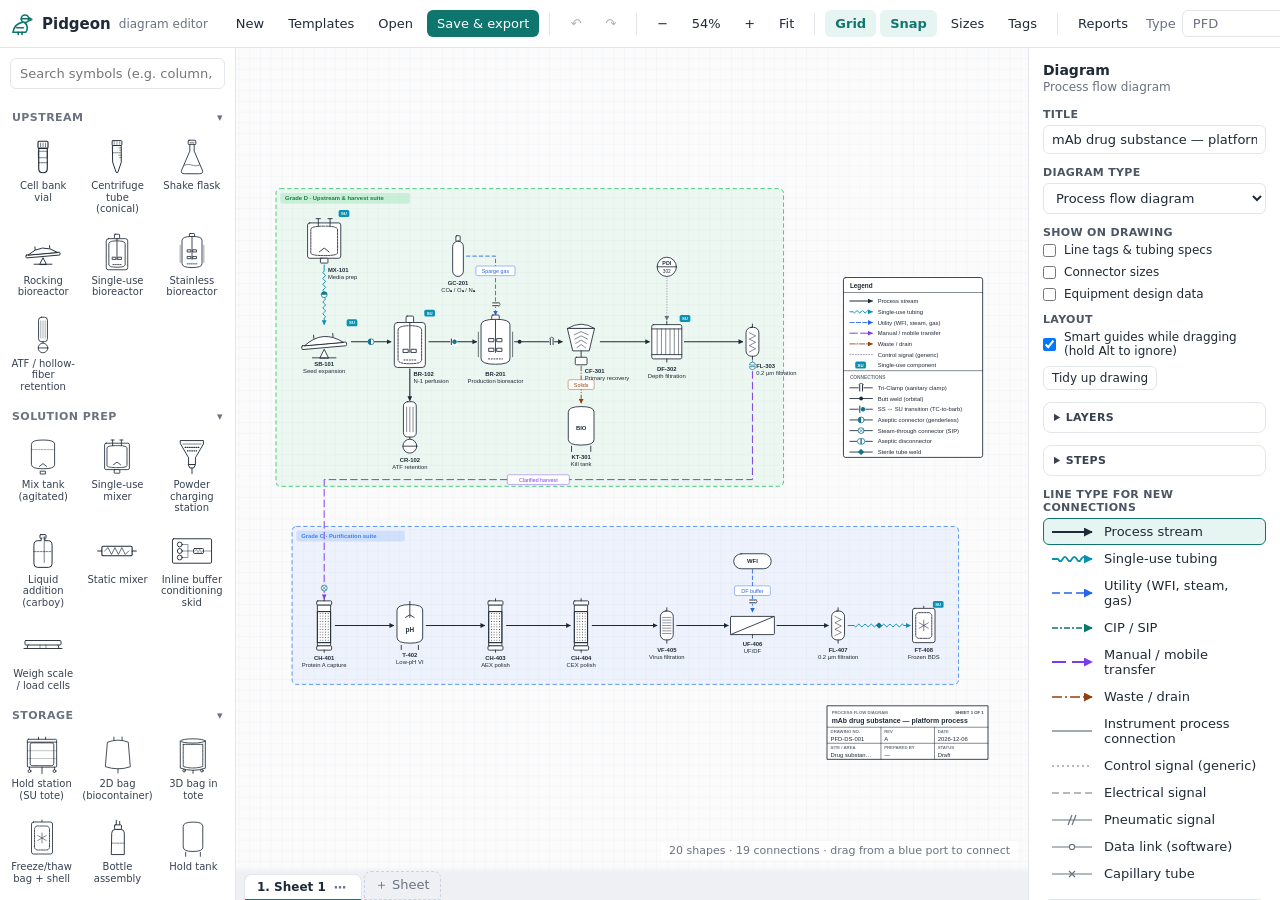
==== commit ca49ec5b: "Fix Delete doing nothing after using the symbol search Clicking the canvas kept focus in the palette" ====
--- a/app/index.html
+++ b/app/index.html
@@ -1520,6 +1520,9 @@
 svg.addEventListener('pointerdown', ev => {
   hideEditor(true);
   ev.preventDefault(); // keeps focus (and the inline editor) from being stolen by the canvas
+  // ...but a search box or panel field that still has focus would swallow Delete and the other shortcuts
+  const ae = document.activeElement;
+  if (ae && ae !== ed && /^(INPUT|TEXTAREA|SELECT)$/.test(ae.tagName)) ae.blur();
   const w = toWorld(ev.clientX, ev.clientY), t = ev.target;
   if (ev.button === 1 || ev.button === 2 || (ev.button === 0 && spaceDown)) {
     drag = {mode:'pan', sx:ev.clientX, sy:ev.clientY, vx:view.x, vy:view.y};
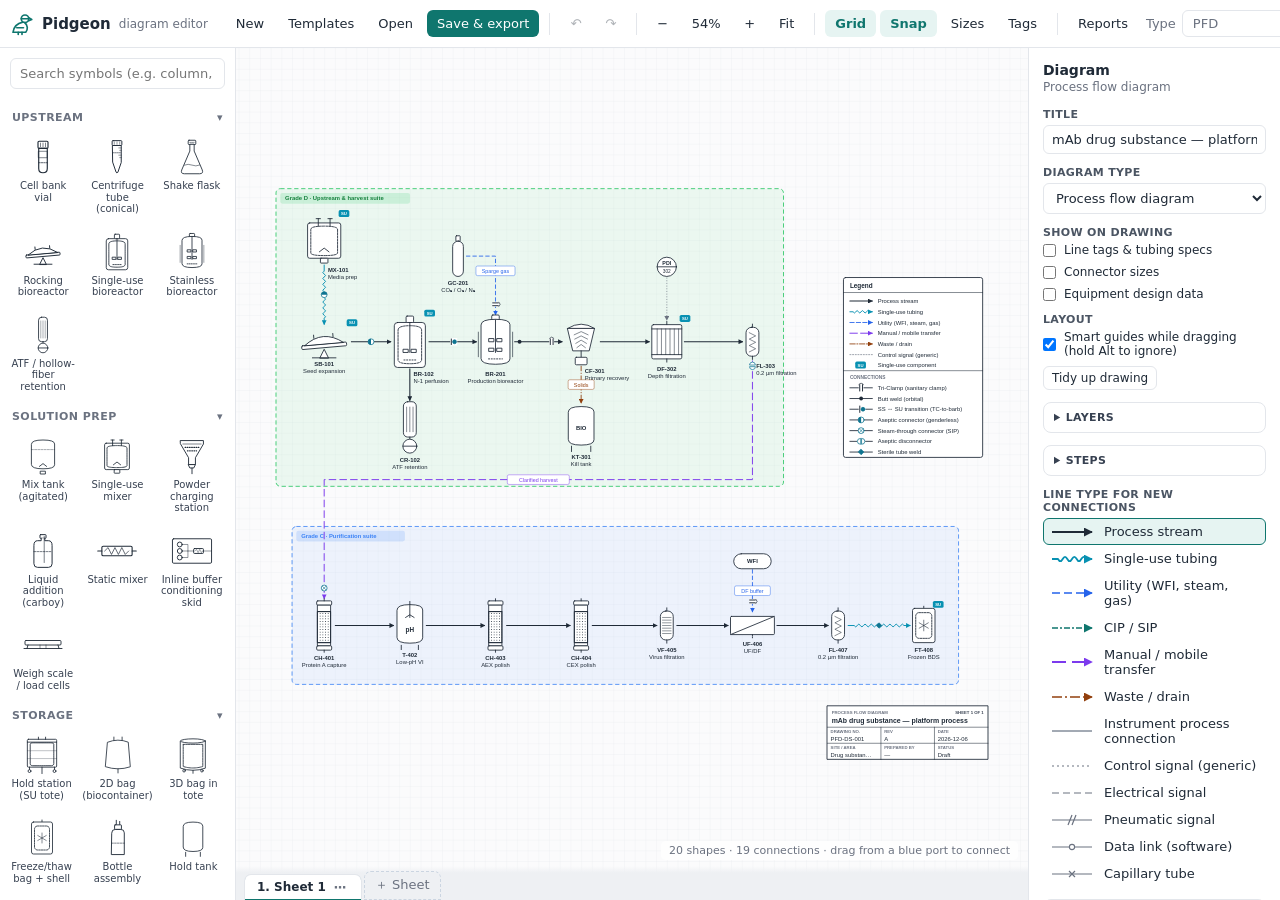
==== commit 01e027ff: "Line end handles can be grabbed again The handles for a selected line's ends sat underneath the shap" ====
--- a/app/index.html
+++ b/app/index.html
@@ -1118,16 +1118,6 @@
     const m = midpoint(pts), tw = e.label.length * 6.1 + 12;
     o += `<rect x="${m[0]-tw/2}" y="${m[1]-9}" width="${tw}" height="18" rx="3" fill="#fff" stroke="${L.color}" stroke-width=".8"/>` + T(m[0], m[1]+4, e.label, {size:10, weight:500, fill:L.color === INK ? INK : L.color});
   }
-  if (isSel && sel.size === 1 && !exp) {
-    const a = pts[0], b = pts[pts.length-1];
-    const ep = editRoute(e);
-    for (let j = 1; j < ep.length - 2; j++) {
-      const P = ep[j], Q = ep[j + 1], len = Math.hypot(Q[0] - P[0], Q[1] - P[1]); if (len < 14) continue;
-      const horiz = Math.abs(P[1] - Q[1]) < .5, mx = (P[0] + Q[0]) / 2, my = (P[1] + Q[1]) / 2;
-      o += `<rect class="seg ${horiz ? 'h' : 'v'}" data-seg="${e.id}:${j}" x="${mx - (horiz ? 9 : 3.5)}" y="${my - (horiz ? 3.5 : 9)}" width="${horiz ? 18 : 7}" height="${horiz ? 7 : 18}" rx="3.5"/>`;
-    }
-    o += `<circle class="eend" data-eend="${e.id}:from" cx="${a[0]}" cy="${a[1]}" r="5"/><circle class="eend" data-eend="${e.id}:to" cx="${b[0]}" cy="${b[1]}" r="5"/>`;
-  }
   return o + '</g>';
 }
 function longestRun(pts) {
@@ -1279,6 +1269,23 @@
   commit(); renderProps(); toast(sel.size ? 'Tidied the selection' : 'Tidied the drawing');
 }
 
+// Handles for the selected line: drawn in the overlay, above the shapes, so the ends can be grabbed
+// even though they sit on a shape's connection point
+function edgeHandlesSVG() {
+  if (sel.size !== 1 || drag) return '';
+  const e = edgeById([...sel][0]); if (!e || !edgeVis(e)) return '';
+  const pts = route(e); if (!pts) return '';
+  const a = pts[0], b = pts[pts.length - 1];
+  let o = '';
+  const ep = editRoute(e);
+  for (let j = 1; j < ep.length - 2; j++) {
+    const P = ep[j], Q = ep[j + 1], len = Math.hypot(Q[0] - P[0], Q[1] - P[1]); if (len < 14) continue;
+    const horiz = Math.abs(P[1] - Q[1]) < .5, mx = (P[0] + Q[0]) / 2, my = (P[1] + Q[1]) / 2;
+    o += `<rect class="seg ${horiz ? 'h' : 'v'}" data-seg="${e.id}:${j}" x="${mx - (horiz ? 9 : 3.5)}" y="${my - (horiz ? 3.5 : 9)}" width="${horiz ? 18 : 7}" height="${horiz ? 7 : 18}" rx="3.5"/>`;
+  }
+  o += `<circle class="eend" data-eend="${e.id}:from" cx="${a[0]}" cy="${a[1]}" r="6.5"/><circle class="eend" data-eend="${e.id}:to" cx="${b[0]}" cy="${b[1]}" r="6.5"/>`;
+  return o;
+}
 function overlaySVG() {
   if (!drag) return '';
   if (drag.mode === 'move' && drag.guides && drag.guides.length && !drag.target) return guidesSVG(drag.guides);
@@ -1302,7 +1309,7 @@
 }
 function render() {
   const L = layers(false);
-  $('#Lz').innerHTML = L.z; $('#Le').innerHTML = L.e; $('#Ln').innerHTML = L.n; $('#Lo').innerHTML = overlaySVG();
+  $('#Lz').innerHTML = L.z; $('#Le').innerHTML = L.e; $('#Ln').innerHTML = L.n; $('#Lo').innerHTML = overlaySVG() + edgeHandlesSVG();
   $('#world').setAttribute('transform', `translate(${view.x},${view.y}) scale(${view.k})`);
   const gp = document.getElementById('grid');
   if (gp) gp.setAttribute('patternTransform', `translate(${view.x},${view.y}) scale(${view.k})`);
@@ -1636,7 +1643,13 @@
     }
     if (d.moved) commit(); else if (d.clickSelect) { sel = new Set([d.clickSelect]); render(); renderProps(); } }
   else if (d.mode === 'resize') commit();
-  else if (d.mode === 'seg') { if (d.moved) { const e = edgeById(d.id); const r = route(e); e.via = r && r.length > 4 ? viaFrom(e, r) : undefined; if (!e.via || !e.via.length) delete e.via; commit(); renderProps(); } }
+  else if (d.mode === 'seg') { if (d.moved) {
+    const e = edgeById(d.id), r = route(e), A = byId(e.from.node), B = byId(e.to.node);
+    const auto = orth(portPos(A, e.from.port), e.from.port, portPos(B, e.to.port), e.to.port);
+    // keep the bends unless the drag happened to land back on the automatic route
+    if (r && JSON.stringify(r) !== JSON.stringify(auto)) e.via = viaFrom(e, r); else delete e.via;
+    if (e.via && !e.via.length) delete e.via;
+    commit(); renderProps(); } }
   else if (d.mode === 'connect') {
     const t = nodeAt(d.cur.x, d.cur.y, d.from.node);
     if (t) {
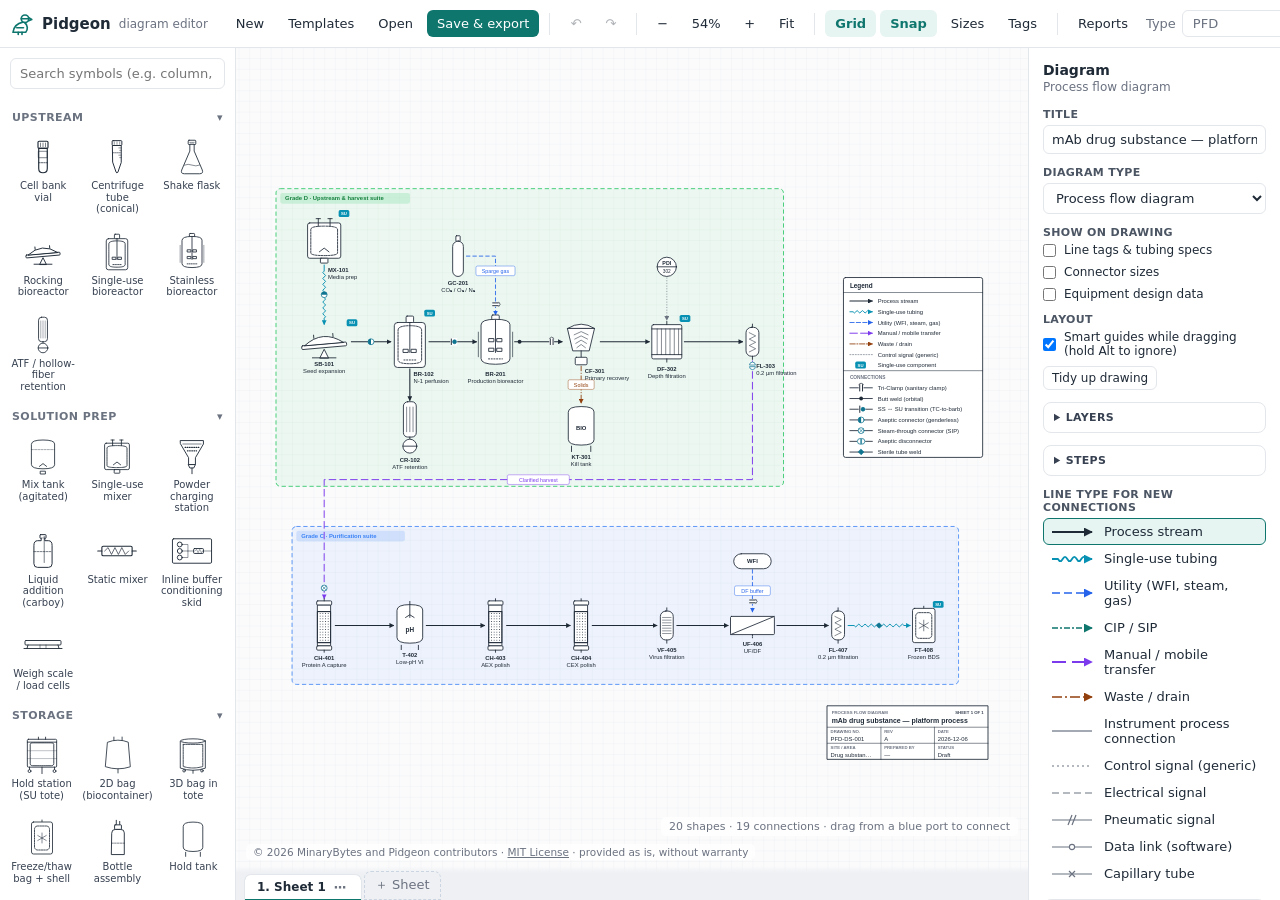
==== commit bcae12da: "Copyright and licence notice on every page Site pages (home, guide, 404) get a copyright / MIT / no-" ====
--- a/app/index.html
+++ b/app/index.html
@@ -83,6 +83,8 @@
 .tab .tmenu:hover{color:var(--ink)}
 .tab-add{border:1px dashed #cbd5e1;background:transparent;border-radius:7px 7px 0 0;padding:4px 10px 5px;cursor:pointer;color:var(--muted);font-size:13px}
 .tab-add:hover{color:var(--accent);border-color:var(--accent)}
+#legal{position:absolute;left:10px;bottom:40px;max-width:calc(100% - 20px);font-size:10.5px;color:var(--muted);background:rgba(255,255,255,.8);padding:2px 7px;border-radius:5px;pointer-events:none;white-space:nowrap;overflow:hidden;text-overflow:ellipsis}#status{bottom:64px!important}#legal a{color:inherit;pointer-events:auto}
+@media (max-width:900px){#legal{display:none}}
 #status{position:absolute;right:10px;bottom:40px;font-size:11px;color:var(--muted);background:rgba(255,255,255,.85);padding:3px 8px;border-radius:5px;pointer-events:none}
 #editor{position:absolute;display:none;z-index:20;width:180px;min-height:28px;padding:4px 6px;border:1.5px solid var(--sel);border-radius:5px;font-size:12px;text-align:center;resize:none;outline:none;box-shadow:0 4px 14px rgba(0,0,0,.12)}
 /* props */
@@ -201,6 +203,7 @@
     <textarea id="editor" rows="1"></textarea>
     <div id="tabs"></div>
     <div id="status"></div>
+    <div id="legal">© 2026 MinaryBytes and Pidgeon contributors · <a href="https://pidgeon.studio/LICENSE" target="_blank" rel="noopener">MIT License</a> · provided as is, without warranty</div>
   </main>
 
   <aside id="props"></aside>
@@ -2927,7 +2930,7 @@
 }
 function openHelp() {
   const rows = [['Drag symbol → canvas','Add shape'],['Drop valve / fitting on a line','Insert it inline (splits the line)'],['R','Rotate 90°'],['Drag from blue port','Connect two shapes'],['Drag a handle on a selected line','Reshape the line (Reset in the panel undoes it)'],['Double-click / Enter','Edit label'],['Drag empty canvas','Box-select'],['Shift + click','Add to selection'],['Right-drag (or Space + drag)','Pan'],['Scroll / pinch','Zoom'],['Shift + scroll','Pan sideways'],['Shift + T','Tidy up (selection or whole sheet)'],['Alt while dragging','Ignore smart guides'],['F','Fit diagram to screen'],['Delete','Delete selection'],['Ctrl + C / V / D','Copy / paste / duplicate'],['Ctrl + Z / Y','Undo / redo'],['Arrow keys (+Shift)','Nudge 10 px (50 px)'],['Ctrl + S','Save & export']];
-  openModal('Keyboard & mouse', `<table class="keys">${rows.map(([a,b]) => `<tr><td><b>${a}</b></td><td>${b}</td></tr>`).join('')}</table><p class="note">Line types follow common PFD conventions: solid = process stream, solid cyan = single-use tubing (closed SU flowpath), dashed blue = utility, dash-dot teal = CIP/SIP, long-dash purple = manual or mobile-vessel transfer, brown = waste, dotted grey = control signal. Cleanroom zones use EU GMP Annex 1 grades.</p><p class="note"><b>Pidgeon</b> is created by Minhazuddin Mohammed (MinaryBytes) and is free and open source under the MIT licence. It runs entirely in your browser: drawings are stored on this device and in the files you save, never uploaded. It is not validated for GMP use — treat drawings as drafts until issued through your controlled document system. Source code and issues: <a href="${REPO_URL}" target="_blank" rel="noopener">${REPO_URL.replace('https://', '')}</a></p>`);
+  openModal('Keyboard & mouse', `<table class="keys">${rows.map(([a,b]) => `<tr><td><b>${a}</b></td><td>${b}</td></tr>`).join('')}</table><p class="note">Line types follow common PFD conventions: solid = process stream, solid cyan = single-use tubing (closed SU flowpath), dashed blue = utility, dash-dot teal = CIP/SIP, long-dash purple = manual or mobile-vessel transfer, brown = waste, dotted grey = control signal. Cleanroom zones use EU GMP Annex 1 grades.</p><p class="note"><b>Pidgeon</b> is created by Minhazuddin Mohammed (MinaryBytes) and is free and open source under the MIT licence. It runs entirely in your browser: drawings are stored on this device and in the files you save, never uploaded. It is not validated for GMP use — treat drawings as drafts until issued through your controlled document system. Source code and issues: <a href="${REPO_URL}" target="_blank" rel="noopener">${REPO_URL.replace('https://', '')}</a></p><p class="note">© 2026 MinaryBytes and Pidgeon contributors. Released under the MIT License: you may use, copy, modify and distribute Pidgeon, provided the copyright and licence notice are kept. The software is provided “as is”, without warranty of any kind. Pidgeon claims no rights in the drawings you make with it.</p>`);
 }
 
 /* ---------- Toolbar wiring ---------- */
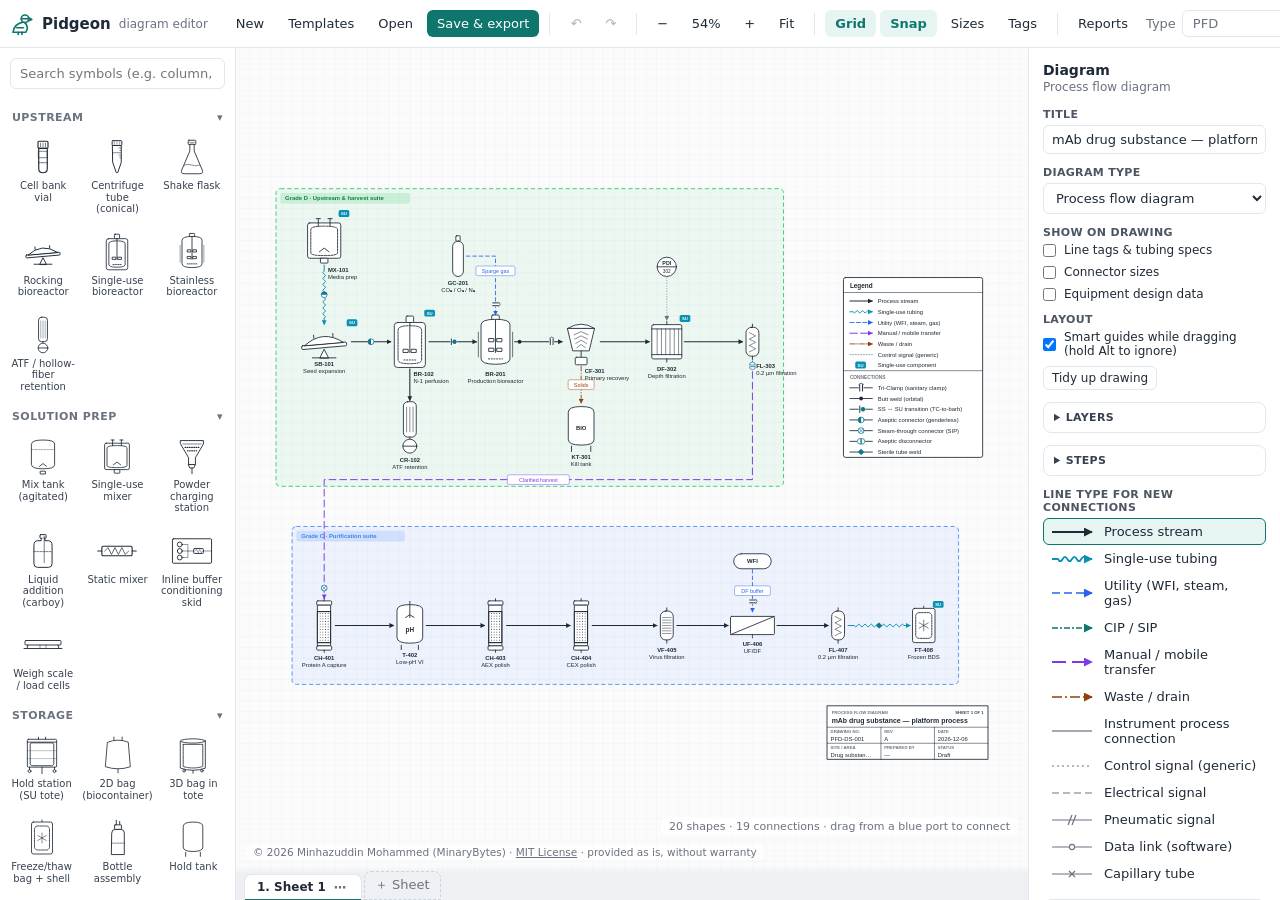
==== commit 0bf3ccb8: "Copyright holder: Minhazuddin Mohammed (MinaryBytes) Co-Authored-By: Claude Opus 5.5 <noreply@anthro" ====
--- a/app/index.html
+++ b/app/index.html
@@ -203,7 +203,7 @@
     <textarea id="editor" rows="1"></textarea>
     <div id="tabs"></div>
     <div id="status"></div>
-    <div id="legal">© 2026 MinaryBytes and Pidgeon contributors · <a href="https://pidgeon.studio/LICENSE" target="_blank" rel="noopener">MIT License</a> · provided as is, without warranty</div>
+    <div id="legal">© 2026 Minhazuddin Mohammed (MinaryBytes) · <a href="https://pidgeon.studio/LICENSE" target="_blank" rel="noopener">MIT License</a> · provided as is, without warranty</div>
   </main>
 
   <aside id="props"></aside>
@@ -2930,7 +2930,7 @@
 }
 function openHelp() {
   const rows = [['Drag symbol → canvas','Add shape'],['Drop valve / fitting on a line','Insert it inline (splits the line)'],['R','Rotate 90°'],['Drag from blue port','Connect two shapes'],['Drag a handle on a selected line','Reshape the line (Reset in the panel undoes it)'],['Double-click / Enter','Edit label'],['Drag empty canvas','Box-select'],['Shift + click','Add to selection'],['Right-drag (or Space + drag)','Pan'],['Scroll / pinch','Zoom'],['Shift + scroll','Pan sideways'],['Shift + T','Tidy up (selection or whole sheet)'],['Alt while dragging','Ignore smart guides'],['F','Fit diagram to screen'],['Delete','Delete selection'],['Ctrl + C / V / D','Copy / paste / duplicate'],['Ctrl + Z / Y','Undo / redo'],['Arrow keys (+Shift)','Nudge 10 px (50 px)'],['Ctrl + S','Save & export']];
-  openModal('Keyboard & mouse', `<table class="keys">${rows.map(([a,b]) => `<tr><td><b>${a}</b></td><td>${b}</td></tr>`).join('')}</table><p class="note">Line types follow common PFD conventions: solid = process stream, solid cyan = single-use tubing (closed SU flowpath), dashed blue = utility, dash-dot teal = CIP/SIP, long-dash purple = manual or mobile-vessel transfer, brown = waste, dotted grey = control signal. Cleanroom zones use EU GMP Annex 1 grades.</p><p class="note"><b>Pidgeon</b> is created by Minhazuddin Mohammed (MinaryBytes) and is free and open source under the MIT licence. It runs entirely in your browser: drawings are stored on this device and in the files you save, never uploaded. It is not validated for GMP use — treat drawings as drafts until issued through your controlled document system. Source code and issues: <a href="${REPO_URL}" target="_blank" rel="noopener">${REPO_URL.replace('https://', '')}</a></p><p class="note">© 2026 MinaryBytes and Pidgeon contributors. Released under the MIT License: you may use, copy, modify and distribute Pidgeon, provided the copyright and licence notice are kept. The software is provided “as is”, without warranty of any kind. Pidgeon claims no rights in the drawings you make with it.</p>`);
+  openModal('Keyboard & mouse', `<table class="keys">${rows.map(([a,b]) => `<tr><td><b>${a}</b></td><td>${b}</td></tr>`).join('')}</table><p class="note">Line types follow common PFD conventions: solid = process stream, solid cyan = single-use tubing (closed SU flowpath), dashed blue = utility, dash-dot teal = CIP/SIP, long-dash purple = manual or mobile-vessel transfer, brown = waste, dotted grey = control signal. Cleanroom zones use EU GMP Annex 1 grades.</p><p class="note"><b>Pidgeon</b> is created by Minhazuddin Mohammed (MinaryBytes) and is free and open source under the MIT licence. It runs entirely in your browser: drawings are stored on this device and in the files you save, never uploaded. It is not validated for GMP use — treat drawings as drafts until issued through your controlled document system. Source code and issues: <a href="${REPO_URL}" target="_blank" rel="noopener">${REPO_URL.replace('https://', '')}</a></p><p class="note">© 2026 Minhazuddin Mohammed (MinaryBytes). Released under the MIT License: you may use, copy, modify and distribute Pidgeon, provided the copyright and licence notice are kept. The software is provided “as is”, without warranty of any kind. Pidgeon claims no rights in the drawings you make with it.</p>`);
 }
 
 /* ---------- Toolbar wiring ---------- */
